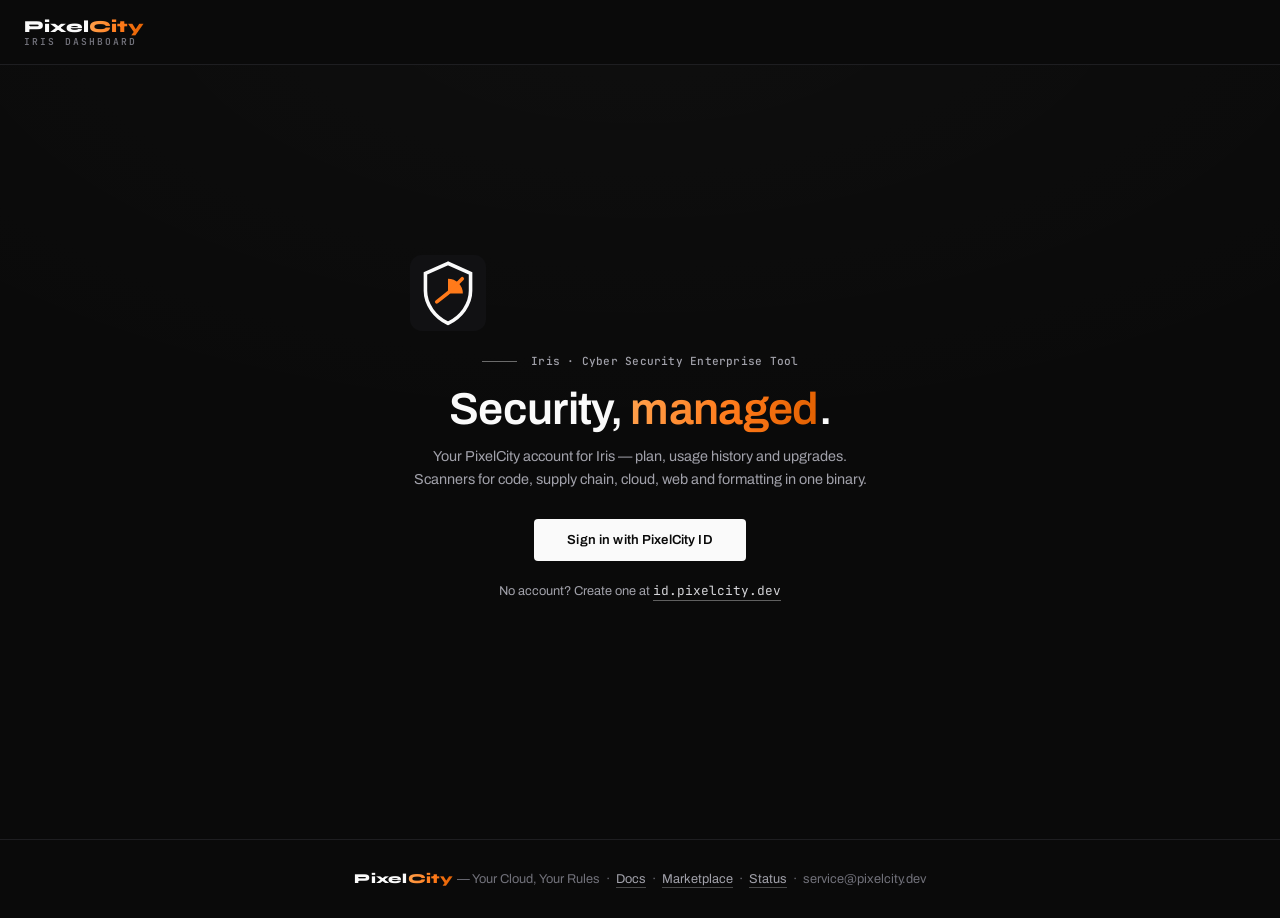
==== dashboard/web/index.html @ 7419ed1f "feat: trend range selector (7/30/90 days) - both trend panels get inline 7d/30d/90d links; selection" ====
<!DOCTYPE html>
<html lang="en">
<head>
<meta charset="UTF-8">
<meta name="viewport" content="width=device-width, initial-scale=1.0">
<title>Iris Dashboard · PixelCity</title>
<link rel="icon" type="image/svg+xml" href="data:image/svg+xml,%3Csvg xmlns='http://www.w3.org/2000/svg' viewBox='0 0 64 64'%3E%3Crect width='64' height='64' rx='10' fill='%230a0a0a'/%3E%3Cpath d='M32 7 13 15.5v14.7c0 11.4 8 22.3 19 27.3 11-5 19-15.9 19-27.3V15.5L32 7z' fill='none' stroke='%23fafafa' stroke-width='3.4' stroke-linejoin='round'/%3E%3Cpath d='M32 20a12.5 12.5 0 0 1 12.5 12.5H32V20z' fill='%23ff7a1a'/%3E%3Cpath d='M22.5 39.5 32 32l12-12' fill='none' stroke='%23ff7a1a' stroke-width='3.2' stroke-linecap='round' stroke-linejoin='round'/%3E%3C/svg%3E">
<link rel="preconnect" href="https://fonts.googleapis.com">
<link rel="preconnect" href="https://fonts.gstatic.com" crossorigin>
<link href="https://fonts.googleapis.com/css2?family=Archivo:wght@400;500;600;700&family=JetBrains+Mono:wght@400;500;600&family=Syne:wght@600;700;800&display=swap" rel="stylesheet">
<style>
/*
 * Iris Dashboard — PixelCity Marketplace design system.
 * Precision monochrome: neutral grayscale ramp, white primary actions,
 * hairlines over borders, Archivo for type, JetBrains Mono for metadata,
 * PixelCity brand orange for the wordmark + accents.
 */
:root {
  --color-ink: #0a0a0a;
  --color-panel: #111113;
  --color-panel-2: #17171a;
  --color-line: #27272a;
  --color-line-soft: #1e1e21;
  --color-muted: #a1a1aa;
  --color-dim: #71717a;
  --color-bright: #fafafa;
  --color-accent: #fafafa;
  --color-accent-2: #d4d4d8;
  --color-good: #86efac;
  --color-warn: #fbbf24;
  --color-bad: #fca5a5;
  --pc-orange: #ff7a1a;
  --pc-orange-soft: #ffa14d;
  --font-sans: "Archivo", ui-sans-serif, system-ui, -apple-system, "Segoe UI", Roboto, Helvetica, Arial, sans-serif;
  --font-display: "Archivo", ui-sans-serif, system-ui, sans-serif;
  --font-brand: "Syne", "Archivo", ui-sans-serif, sans-serif;
  --font-mono: "JetBrains Mono", "SFMono-Regular", Consolas, monospace;
}

* { box-sizing: border-box; margin: 0; padding: 0; }

:root { color-scheme: dark; }

html { background: var(--color-ink); scroll-behavior: smooth; }

body {
  margin: 0;
  min-height: 100vh;
  background:
    radial-gradient(140% 90% at 50% 0%, rgba(255, 255, 255, 0.02), transparent 55%),
    var(--color-ink);
  color: var(--color-bright);
  font-family: var(--font-sans);
  font-size: 15px;
  line-height: 1.6;
  text-rendering: optimizeLegibility;
  -webkit-font-smoothing: antialiased;
  -moz-osx-font-smoothing: grayscale;
}

a { color: inherit; text-decoration: none; }
button { font: inherit; cursor: pointer; }
h1, h2, h3 { font-family: var(--font-display); }

::selection { background: var(--color-accent); color: #0a0a0a; }
::-webkit-scrollbar { width: 4px; height: 4px; }
::-webkit-scrollbar-track { background: var(--color-ink); }
::-webkit-scrollbar-thumb { background: #27272a; }
::-webkit-scrollbar-thumb:hover { background: #3f3f46; }

.container-shell { width: min(1240px, calc(100% - 3rem)); margin: 0 auto; }

/* ---------------- brand ---------------- */

.brand {
  font-family: var(--font-brand);
  font-weight: 800;
  letter-spacing: 0.01em;
}

.brand-orange {
  background-image: linear-gradient(100deg, var(--pc-orange-soft), var(--pc-orange) 55%, #e05f00);
  background-clip: text;
  -webkit-background-clip: text;
  color: transparent;
}

.brand-mark { flex: 0 0 auto; display: flex; }

/* ---------------- header ---------------- */

header {
  position: sticky;
  top: 0;
  z-index: 50;
  border-bottom: 1px solid var(--color-line-soft);
  background: rgba(10, 10, 10, 0.9);
  backdrop-filter: blur(12px);
}

.header-shell { display: flex; height: 64px; align-items: center; gap: 16px; }

.header-title { display: flex; flex-direction: column; line-height: 1.15; }

.header-title .brand { font-size: 1.05rem; }

.header-title .sub {
  color: var(--color-dim);
  font-family: var(--font-mono);
  font-size: 0.6rem;
  font-weight: 600;
  letter-spacing: 0.22em;
  text-transform: uppercase;
}

.user-chip { margin-left: auto; display: flex; align-items: center; gap: 12px; font-size: 0.84rem; color: var(--color-muted); }
.user-chip .username { color: var(--color-bright); font-weight: 500; }

/* ---------------- buttons ---------------- */

.btn {
  display: inline-flex;
  align-items: center;
  justify-content: center;
  gap: 0.5rem;
  min-height: 2.6rem;
  padding: 0.6rem 1.5rem;
  border: 1px solid transparent;
  border-radius: 4px;
  font-size: 0.82rem;
  font-weight: 600;
  letter-spacing: 0.01em;
  line-height: 1;
  white-space: nowrap;
  transition: background-color 180ms ease, border-color 180ms ease, color 180ms ease, opacity 180ms ease;
}

.btn-primary { background: var(--color-accent); color: #0a0a0a; }
.btn-primary:hover { background: var(--color-accent-2); }

.btn-secondary { background: transparent; border-color: var(--color-line); color: var(--color-bright); }
.btn-secondary:hover { border-color: var(--color-accent); color: var(--color-accent-2); }

.btn-ghost { background: transparent; border-color: transparent; color: var(--color-muted); }
.btn-ghost:hover { color: var(--color-bright); }

.btn-orange { background: var(--pc-orange); color: #0a0a0a; }
.btn-orange:hover { background: var(--pc-orange-soft); }

.grid-2 { display: grid; grid-template-columns: 1fr 1fr; gap: 26px; }
@media (max-width: 760px) { .grid-2 { grid-template-columns: 1fr; } }
.form-row { display: grid; gap: 6px; margin-bottom: 12px; }
.form-row label { font-size: 0.78rem; color: var(--color-muted); }
.form-row input {
  background: var(--color-panel-2); border: 1px solid var(--color-line);
  border-radius: 4px; color: var(--color-bright); padding: 9px 12px; font: inherit; width: 100%;
}
.form-row input:focus { outline: none; border-color: var(--pc-orange); }
.form-note { font-size: 0.78rem; color: var(--color-dim); margin-left: 10px; }
.form-note.ok { color: var(--color-good); }
.form-note.err { color: var(--color-bad); }
.billing-toggle { display: flex; gap: 8px; margin: 12px 0 14px; }
.interval-btn.active { border-color: var(--pc-orange); color: var(--pc-orange-soft); }

.btn:focus-visible, a:focus-visible { outline: 1px solid var(--color-accent); outline-offset: 3px; }

/* ---------------- layout ---------------- */

main { padding: 48px 0 96px; }

.eyebrow {
  color: var(--color-muted);
  font-family: var(--font-mono);
  font-size: 0.7rem;
  font-weight: 500;
  letter-spacing: 0.02em;
}

.rule-label { display: flex; align-items: center; gap: 0.9rem; }
.rule-label::before { content: ""; width: 2.2rem; height: 1px; background: var(--color-accent); opacity: 0.4; }

.section-title {
  font-size: clamp(1.7rem, 3vw, 2.5rem);
  font-weight: 600;
  letter-spacing: -0.015em;
  line-height: 1.08;
}

.sub { color: var(--color-muted); font-size: 0.9rem; }

.view { display: none; }
.view.active { display: block; }

/* ---------------- cards + stats ---------------- */

.stats { display: grid; grid-template-columns: repeat(auto-fit, minmax(220px, 1fr)); gap: 14px; margin: 28px 0; }

.card {
  background: var(--color-panel);
  border: 1px solid var(--color-line-soft);
  border-radius: 4px;
  padding: 20px;
  transition: border-color 200ms ease, background-color 200ms ease;
}

.card:hover { border-color: #333338; background: var(--color-panel-2); }

.card .label {
  color: var(--color-dim);
  font-family: var(--font-mono);
  font-size: 0.66rem;
  font-weight: 600;
  letter-spacing: 0.16em;
  text-transform: uppercase;
  margin-bottom: 10px;
}

.card .value { font-size: 1.7rem; font-weight: 600; letter-spacing: -0.01em; }
.card .value.orange { color: var(--pc-orange); }

.bar { height: 3px; border-radius: 1px; background: var(--color-line-soft); margin-top: 14px; overflow: hidden; }
.bar-fill { height: 100%; background: var(--color-bright); transition: width 400ms ease; }
.bar-fill.warn { background: var(--pc-orange); }
.bar-fill.full { background: var(--color-bad); }

/* ---------------- sections ---------------- */

section.panel {
  background: var(--color-panel);
  border: 1px solid var(--color-line-soft);
  border-radius: 4px;
  padding: 26px;
  margin-bottom: 18px;
}

section.panel > h2 {
  font-size: 1.05rem;
  font-weight: 600;
  letter-spacing: -0.01em;
  margin-bottom: 18px;
}

/* ---------------- table ---------------- */

.table-shell { overflow: auto; border: 1px solid var(--color-line-soft); border-radius: 4px; }

.data-table { width: 100%; border-collapse: collapse; font-size: 0.88rem; }

.data-table th, .data-table td {
  padding: 0.85rem 0.95rem;
  border-bottom: 1px solid var(--color-line-soft);
  text-align: left;
  vertical-align: middle;
}

.data-table th {
  color: var(--color-dim);
  font-family: var(--font-mono);
  font-size: 0.66rem;
  font-weight: 600;
  letter-spacing: 0.16em;
  text-transform: uppercase;
}

.data-table tr:last-child td { border-bottom: 0; }
.data-table tbody tr { transition: background-color 150ms ease; }
.data-table tbody tr:hover { background: var(--color-panel-2); }

/* ---------------- badges ---------------- */

.badge {
  display: inline-flex;
  align-items: center;
  gap: 0.4rem;
  padding: 0.28rem 0.55rem;
  border: 1px solid var(--color-line);
  border-radius: 2px;
  background: transparent;
  color: var(--color-muted);
  font-family: var(--font-mono);
  font-size: 0.64rem;
  font-weight: 600;
  letter-spacing: 0.14em;
  text-transform: uppercase;
}

.badge-accent { border-color: rgba(255, 255, 255, 0.3); color: var(--color-accent-2); }
.badge-good { border-color: rgba(134, 239, 172, 0.35); color: var(--color-good); }
.badge-warn { border-color: rgba(251, 191, 36, 0.4); color: var(--color-warn); }
.badge-bad { border-color: rgba(252, 165, 165, 0.4); color: var(--color-bad); }
.badge-orange { border-color: rgba(255, 122, 26, 0.5); color: var(--pc-orange); }

/* ---------------- plans ---------------- */

.plan-cards { display: grid; grid-template-columns: repeat(auto-fit, minmax(280px, 1fr)); gap: 16px; }

.plan-card {
  border: 1px solid var(--color-line-soft);
  border-radius: 4px;
  background: var(--color-panel);
  padding: 26px;
  position: relative;
  transition: border-color 200ms ease, background-color 200ms ease;
}

.plan-card:hover { border-color: #333338; background: var(--color-panel-2); }
.plan-card.featured { border-color: rgba(255, 122, 26, 0.55); }

.plan-card h2 { font-size: 1.2rem; font-weight: 600; }
.plan-card .price { font-size: 2rem; font-weight: 600; margin: 12px 0; letter-spacing: -0.02em; }
.plan-card .price small { font-size: 0.78rem; color: var(--color-dim); font-weight: 400; }

.plan-card ul { list-style: none; margin: 18px 0 22px; }
.plan-card li { padding: 5px 0; font-size: 0.86rem; color: var(--color-muted); }
.plan-card li::before { content: "— "; color: var(--color-dim); }

.plan-card .badge { position: absolute; top: -10px; right: 16px; background: var(--color-ink); }
.plan-card .badge.filled { background: var(--pc-orange); border-color: var(--pc-orange); color: #0a0a0a; }

/* ---------------- upcoming ---------------- */

.upcoming-item { padding: 16px 0; border-bottom: 1px solid var(--color-line-soft); }
.upcoming-item:last-child { border-bottom: none; }
.upcoming-item h4 { font-size: 0.95rem; font-weight: 600; margin-bottom: 4px; display: flex; align-items: center; gap: 10px; }
.upcoming-item p { font-size: 0.86rem; color: var(--color-muted); }
.upcoming-item .meta { display: flex; gap: 8px; margin-top: 10px; align-items: center; flex-wrap: wrap; }

.tag {
  padding: 0.2rem 0.5rem;
  border: 1px solid var(--color-line);
  border-radius: 2px;
  color: var(--color-dim);
  font-family: var(--font-mono);
  font-size: 0.62rem;
  font-weight: 600;
  letter-spacing: 0.12em;
  text-transform: uppercase;
}

.notice {
  padding: 14px 18px;
  border: 1px solid rgba(255, 122, 26, 0.35);
  border-radius: 4px;
  background: rgba(255, 122, 26, 0.05);
  color: var(--color-muted);
  font-size: 0.86rem;
  margin-bottom: 20px;
}

.notice strong { color: var(--color-bright); font-weight: 600; }

.error {
  border: 1px solid rgba(252, 165, 165, 0.45);
  color: var(--color-bad);
  padding: 12px 16px;
  border-radius: 4px;
  font-size: 0.84rem;
  margin-bottom: 16px;
}

.mono { font-family: var(--font-mono); }

.spinner {
  width: 16px; height: 16px;
  border: 1.5px solid var(--color-line);
  border-top-color: var(--color-bright);
  border-radius: 50%;
  animation: spin 0.8s linear infinite;
  display: inline-block; vertical-align: middle;
}
@keyframes spin { to { transform: rotate(360deg); } }

/* ---------------- login ---------------- */

.login-wrap { min-height: 70vh; display: flex; align-items: center; justify-content: center; text-align: center; }
.login-wrap .section-title { font-size: clamp(2rem, 4vw, 2.8rem); }
.login-wrap .brand { font-size: clamp(2rem, 4vw, 2.8rem); }

footer {
  border-top: 1px solid var(--color-line-soft);
  padding: 28px 0;
  color: var(--color-dim);
  font-size: 0.8rem;
  text-align: center;
}
footer a { color: var(--color-muted); border-bottom: 1px solid rgba(255,255,255,0.25); padding-bottom: 1px; }
footer a:hover { color: var(--color-bright); border-color: var(--color-accent-2); }
footer .brand { font-size: 0.85rem; letter-spacing: 0.02em; }

@media (max-width: 640px) {
  .container-shell { width: min(100% - 1.75rem, 1240px); }
}
</style>
</head>
<body>

<header>
  <div class="container-shell header-shell">
    <a href="/" class="header-title" style="display:flex;flex-direction:column;">
      <span class="brand"><span style="color:var(--color-bright)">Pixel</span><span class="brand-orange">City</span></span>
      <span class="sub">Iris Dashboard</span>
    </a>
    <div class="user-chip" id="user-chip" style="display:none;">
      <span class="username" id="username"></span>
      <a class="btn btn-ghost" href="/auth/logout">Sign out</a>
    </div>
  </div>
</header>

<main class="container-shell">
  <!-- Not signed in -->
  <div id="view-login" class="view">
    <div class="login-wrap">
      <div>
        <svg class="brand-mark" viewBox="0 0 64 64" width="76" height="76" aria-hidden="true">
          <rect width="64" height="64" rx="10" fill="#111113"/>
          <path d="M32 7 13 15.5v14.7c0 11.4 8 22.3 19 27.3 11-5 19-15.9 19-27.3V15.5L32 7z" fill="none" stroke="#fafafa" stroke-width="3"/>
          <path d="M32 20a12.5 12.5 0 0 1 12.5 12.5H32V20z" fill="#ff7a1a"/>
          <path d="M22.5 39.5 32 32l12-12" fill="none" stroke="#ff7a1a" stroke-width="3" stroke-linecap="round" stroke-linejoin="round"/>
        </svg>
        <div class="rule-label" style="justify-content:center;margin-top:22px;">
          <span class="eyebrow">Iris · Cyber Security Enterprise Tool</span>
        </div>
        <h1 class="section-title" style="margin-top:14px;">Security, <span class="brand-orange">managed</span>.</h1>
        <p class="sub" style="max-width:460px;margin:12px auto 28px;">
          Your PixelCity account for Iris — plan, usage history and upgrades.
          Scanners for code, supply chain, cloud, web and formatting in one binary.
        </p>
        <a class="btn btn-primary" href="/auth/login" style="padding:0.8rem 2rem;">Sign in with PixelCity ID</a>
        <p class="sub" style="margin-top:20px;font-size:0.8rem;">
          No account? Create one at <a class="mono" href="https://id.pixelcity.dev" style="color:var(--color-accent-2);border-bottom:1px solid rgba(255,255,255,.35);padding-bottom:1px;">id.pixelcity.dev</a>
        </p>
      </div>
    </div>
  </div>

  <!-- Signed in -->
  <div id="view-app" class="view" style="display:none;">
    <div id="error-box" class="error" style="display:none;"></div>

    <div class="rule-label"><span class="eyebrow" id="plan-sub">Loading your plan…</span></div>
    <h1 class="section-title" id="greeting" style="margin-top:12px;">Welcome back</h1>

    <div class="stats">
      <div class="card">
        <div class="label">Plan</div>
        <div class="value" id="plan-tier">—</div>
      </div>
      <div class="card">
        <div class="label">Scans this period</div>
        <div class="value" id="scans-used">—</div>
        <div class="bar"><div class="bar-fill" id="scans-bar" style="width:0%"></div></div>
      </div>
      <div class="card">
        <div class="label">AI pages</div>
        <div class="value" id="ai-used">—</div>
        <div class="bar"><div class="bar-fill" id="ai-bar" style="width:0%"></div></div>
      </div>
      <div class="card">
        <div class="label">Renews</div>
        <div class="value" style="font-size:1.15rem;" id="renew-date">—</div>
      </div>
    </div>

    <section class="panel" id="section-admin" style="display:none;">
      <h2>Administration</h2>
      <div id="admin-trend" style="margin-bottom:14px"></div>
      <div class="table-shell">
        <table class="data-table">
          <thead><tr><th>User</th><th>Email</th><th>Scans</th><th>Last scan</th></tr></thead>
          <tbody id="admin-users-body"><tr><td colspan="4"><span class="spinner"></span></td></tr></tbody>
        </table>
      </div>
      <h3 style="margin-top:22px;">All scans</h3>
      <div id="admin-scans-filter" style="display:none;margin-bottom:8px;font-size:0.8rem;color:var(--color-muted)"></div>
      <div class="table-shell">
        <table class="data-table">
          <thead><tr><th>Time</th><th>User</th><th>Scanner</th><th>Target</th><th>Findings</th></tr></thead>
          <tbody id="admin-scans-body"><tr><td colspan="5"><span class="spinner"></span></td></tr></tbody>
        </table>
      </div>
    </section>

    <section class="panel">
      <h2>Scan history</h2>
      <div id="trend-chart" style="margin-bottom:14px"></div>
      <div class="table-shell">
        <table class="data-table">
          <thead><tr><th>Time</th><th>Scanner</th><th>Target</th><th>Findings</th><th>Duration</th></tr></thead>
          <tbody id="scans-body"><tr><td colspan="5"><span class="spinner"></span></td></tr></tbody>
        </table>
      </div>
    </section>

    <section class="panel">
      <h2>Billing history</h2>
      <div class="table-shell">
        <table class="data-table">
          <thead><tr><th>Date</th><th>Description</th><th>Amount</th><th>Status</th><th></th></tr></thead>
          <tbody id="usage-body"><tr><td colspan="5"><span class="spinner"></span></td></tr></tbody>
        </table>
      </div>
    </section>

    <section class="panel" id="section-account">
      <h2>Account</h2>
      <div class="grid-2">
        <div>
          <h3>Profile</h3>
          <div class="form-row"><label>Username</label><input id="acct-username" autocomplete="username"></div>
          <div class="form-row"><label>Email</label><input id="acct-email" type="email" autocomplete="email"></div>
          <div class="form-row"><label>First name</label><input id="acct-firstname" autocomplete="given-name"></div>
          <div class="form-row"><label>Last name</label><input id="acct-lastname" autocomplete="family-name"></div>
          <button class="btn btn-secondary" onclick="saveProfile()">Save profile</button>
          <span class="form-note" id="profile-note"></span>
        </div>
        <div>
          <h3>Change password</h3>
          <div class="form-row"><label>Current password</label><input id="pw-current" type="password" autocomplete="current-password"></div>
          <div class="form-row"><label>New password</label><input id="pw-new" type="password" autocomplete="new-password"></div>
          <div class="form-row"><label>Confirm new password</label><input id="pw-confirm" type="password" autocomplete="new-password"></div>
          <button class="btn btn-secondary" onclick="changePassword()">Update password</button>
          <span class="form-note" id="pw-note"></span>
        </div>
      </div>
      <h3 style="margin-top:22px;">Active sessions</h3>
      <div class="table-shell">
        <table class="data-table">
          <thead><tr><th>Started</th><th>Last access</th><th>IP address</th><th>Clients</th><th></th></tr></thead>
          <tbody id="sessions-body"><tr><td colspan="5"><span class="spinner"></span></td></tr></tbody>
        </table>
      </div>
    </section>

    <section class="panel" id="section-plans">
      <h2>Upgrade your plan</h2>
      <div class="plan-cards">
        <div class="plan-card">
          <h2>Free</h2>
          <div class="price">€0 <small>/ month</small></div>
          <ul>
            <li>All 10 core scanners</li>
            <li>Automated build tests</li>
            <li>Community rules &amp; formats</li>
            <li>CLI + CI integrations</li>
          </ul>
          <span class="badge">Current default</span>
        </div>
        <div class="plan-card featured">
          <span class="badge filled">Most popular</span>
          <h2>Pro</h2>
          <div class="price">$15 <small>/ month</small><br><span class="sub">or $150 / year</span></div>
          <ul>
            <li>Everything in Free</li>
            <li>Priority scan queue</li>
            <li>Extended rule packs &amp; history</li>
            <li>AI Agent (fair-use limits, your code never trains models)</li>
            <li>Email support</li>
          </ul>
          <div class="billing-toggle" role="group" aria-label="Pro billing interval">
            <button class="btn btn-ghost interval-btn" data-plan="pro" data-interval="monthly" onclick="setInterval('pro','monthly',this)">Monthly</button>
            <button class="btn btn-ghost interval-btn" data-plan="pro" data-interval="yearly" onclick="setInterval('pro','yearly',this)">Yearly −17%</button>
          </div>
          <button class="btn btn-orange" onclick="checkout('pro')">Buy Pro</button>
        </div>
        <div class="plan-card">
          <span class="badge">Enterprise</span>
          <h2>Enterprise</h2>
          <div class="price">$49 <small>/ month</small><br><span class="sub">or $490 / year</span></div>
          <ul>
            <li>Everything in Pro</li>
            <li>Unlimited seats &amp; org management</li>
            <li>SSO / SCIM via PixelCity ID</li>
            <li>Air-gapped DB updates, SLA 99.9%</li>
            <li>Dedicated support channel</li>
          </ul>
          <div class="billing-toggle" role="group" aria-label="Enterprise billing interval">
            <button class="btn btn-ghost interval-btn" data-plan="enterprise" data-interval="monthly" onclick="setInterval('enterprise','monthly',this)">Monthly</button>
            <button class="btn btn-ghost interval-btn" data-plan="enterprise" data-interval="yearly" onclick="setInterval('enterprise','yearly',this)">Yearly −17%</button>
          </div>
          <button class="btn btn-secondary" onclick="checkout('enterprise')">Buy Enterprise</button>
        </div>
      </div>
    </section>

    <section class="panel" id="section-upcoming">
      <h2 style="display:flex;align-items:center;gap:12px;">Upcoming Features <span class="badge badge-warn">Roadmap</span></h2>
      <div class="notice">
        These features are announced and in development — documentation is available, runtime is not
        enabled yet. The AI Agent ships with <strong>active usage limits</strong>; your code and findings
        are <strong>never used for model training</strong>.
      </div>
      <div class="upcoming-item">
        <h4>AI Agent <span class="badge badge-orange">Upcoming</span></h4>
        <p>AI-assisted remediation: ask questions about findings, generate fixes, review patches.
           Rate-limited per plan; data stays yours — no model training, ever.</p>
        <div class="meta"><span class="tag">docs</span><span class="tag">iris.ai</span><span class="tag">no-training</span></div>
      </div>
      <div class="upcoming-item">
        <h4>Team &amp; Organizations</h4>
        <p>Shared baselines, org-wide policies and per-team usage reporting.</p>
        <div class="meta"><span class="tag">roadmap</span></div>
      </div>
      <div class="upcoming-item">
        <h4>Scheduled Cloud Scans</h4>
        <p>Cron-style recurring scans of repos and URLs with drift alerts.</p>
        <div class="meta"><span class="tag">roadmap</span></div>
      </div>
    </section>
  </div>
</main>

<footer>
  <div class="container-shell">
    <span class="brand"><span style="color:var(--color-bright)">Pixel</span><span class="brand-orange">City</span></span>
    — Your Cloud, Your Rules &nbsp;·&nbsp;
    <a href="https://pixelcity.top/docs/iris">Docs</a> &nbsp;·&nbsp;
    <a href="https://marketplace.pixelcity.dev">Marketplace</a> &nbsp;·&nbsp;
    <a href="https://status.pixelcity.top">Status</a> &nbsp;·&nbsp;
    service@pixelcity.dev
  </div>
</footer>

<script>
const $ = (id) => document.getElementById(id);

async function init() {
  try {
    const me = await api('/api/v1/me');
    $('view-login').style.display = 'none';
    $('view-app').style.display = 'block';
    $('user-chip').style.display = 'flex';
    $('username').textContent = me.username || me.email;
    $('greeting').textContent = `Welcome back, ${me.username || 'user'}`;
    loadPlan();
    loadUsage();
    loadAccount();
    loadSessions();
    loadScans();
    loadTrend();
    if (me.admin) {
      $('section-admin').style.display = 'block';
      loadAdmin();
      loadAdminTrend();
    }
  } catch (e) {
    $('view-login').style.display = 'block';
    $('view-app').style.display = 'none';
  }
}

async function api(path, opts) {
  const r = await fetch(path, opts);
  if (r.status === 401) { showLogin(); throw new Error('unauthorized'); }
  const data = await r.json().catch(() => ({}));
  if (!r.ok) throw new Error(data.error || r.statusText);
  return data;
}

async function loadPlan() {
  try {
    const p = await api('/api/v1/plan');
    const tier = p.tier || 'free';
    const badge = tier === 'enterprise' ? 'badge-orange' : tier === 'pro' ? 'badge-accent' : '';
    $('plan-tier').innerHTML = `<span class="badge ${badge}">${tier.toUpperCase()}</span>`;
    $('plan-sub').textContent = p.name ? `${p.name} plan · PixelCity ID` : 'Iris plan · PixelCity ID';
    const used = p.scans_used ?? 0, quota = p.scan_quota ?? 0;
    $('scans-used').textContent = quota ? `${used} / ${quota}` : used;
    setBar('scans-bar', quota ? used / quota : 0);
    const aiUsed = p.ai_pages_used ?? 0, aiQuota = p.ai_pages_quota ?? 0;
    $('ai-used').textContent = aiQuota ? `${aiUsed} / ${aiQuota}` : tier === 'free' ? '—' : aiUsed;
    setBar('ai-bar', aiQuota ? aiUsed / aiQuota : 0);
    if (p.valid_until) $('renew-date').textContent = new Date(p.valid_until).toLocaleDateString();
  } catch (e) { planFallback(); }
}

function planFallback() {
  $('plan-tier').innerHTML = '<span class="badge">FREE</span>';
  $('plan-sub').textContent = 'Plan service unreachable — showing defaults.';
}

function setBar(id, frac) {
  const el = $(id); if (!el) return;
  el.style.width = Math.min(100, frac * 100) + '%';
  el.className = 'bar-fill' + (frac >= 1 ? ' full' : frac > .8 ? ' warn' : '');
}

async function loadScans() {
  try {
    const s = await api('/api/v1/scans?limit=25');
    const body = $('scans-body');
    if (!s.entries || !s.entries.length) {
      body.innerHTML = '<tr><td colspan="5" style="color:var(--color-dim)">No scans recorded yet — run <span class="mono">iris webscan https://example.com</span></td></tr>';
      return;
    }
    body.innerHTML = s.entries.map(e => `<tr style="cursor:pointer" onclick="toggleScanDetail(this,'${e.id}',5)">
      <td class="mono" style="font-size:0.78rem;color:var(--color-muted)">${e.time ? new Date(e.time).toLocaleString() : '—'}</td>
      <td><span class="mono">${esc(e.scanner)}</span></td>
      <td class="mono" style="font-size:0.78rem">${esc(shorten(e.target))}</td>
      <td style="white-space:nowrap">${sevChips(e)}</td>
      <td class="mono">${(e.duration_seconds ?? 0).toFixed(2)}s</td>
    </tr>`).join('');
  } catch (e) {
    $('scans-body').innerHTML = '<tr><td colspan="5" style="color:var(--color-dim)">Scan history unavailable.</td></tr>';
  }
}

let adminUserFilter = '';
let adminUsers = [];

async function loadAdmin() {
  try {
    const u = await api('/api/v1/admin/users');
    adminUsers = u.users || [];
    $('admin-users-body').innerHTML = adminUsers.map((x, i) => `<tr style="cursor:pointer" title="Show this user's scans" onclick="filterAdminScans(${i})">
      <td class="mono"><span style="border-bottom:1px dashed var(--color-dim)">${esc(x.username || '—')}</span></td>
      <td class="mono" style="font-size:0.78rem">${esc(x.email || '—')}</td>
      <td>${x.scans ?? 0}</td>
      <td class="mono" style="font-size:0.78rem">${x.last_scan ? new Date(x.last_scan).toLocaleString() : '—'}</td>
    </tr>`).join('') || '<tr><td colspan="4" style="color:var(--color-dim)">No users yet.</td></tr>';
  } catch (e) {
    $('admin-users-body').innerHTML = '<tr><td colspan="4" style="color:var(--color-dim)">Admin data unavailable.</td></tr>';
  }
  await loadAdminScans(adminUserFilter);
}

function filterAdminScans(i) {
  const u = (typeof adminUsers !== 'undefined' && adminUsers[i]) || null;
  if (!u) return;
  adminUserFilter = u.username || u.email || '';
  if (adminUserFilter) loadAdminScans(adminUserFilter);
}

function clearAdminFilter() { adminUserFilter = ''; loadAdminScans(''); }

async function loadAdminScans(userFilter) {
  try {
    const q = '/api/v1/admin/scans?limit=50' + (userFilter ? '&user=' + encodeURIComponent(userFilter) : '');
    const s = await api(q);
    const f = $('admin-scans-filter');
    if (userFilter) {
      f.style.display = 'block';
      f.innerHTML = `Filtered: <strong>${esc(userFilter)}</strong> — ${s.total} scan(s) · <a href="#" onclick="clearAdminFilter(); return false">show all</a>`;
    } else {
      f.style.display = 'none';
      f.innerHTML = '';
    }
    $('admin-scans-body').innerHTML = (s.entries || []).map(e => `<tr style="cursor:pointer" onclick="toggleScanDetail(this,'${e.id}',5)">
      <td class="mono" style="font-size:0.78rem">${e.time ? new Date(e.time).toLocaleString() : '—'}</td>
      <td class="mono">${esc(e.username || e.email || '—')}</td>
      <td><span class="mono">${esc(e.scanner)}</span></td>
      <td class="mono" style="font-size:0.78rem">${esc(shorten(e.target))}</td>
      <td style="white-space:nowrap">${sevChips(e)}</td>
    </tr>`).join('') || '<tr><td colspan="5" style="color:var(--color-dim)">No scans recorded yet.</td></tr>';
  } catch (e) {
    $('admin-scans-body').innerHTML = '<tr><td colspan="5" style="color:var(--color-dim)">Admin data unavailable.</td></tr>';
  }
}

const SEV_COLORS = { CRITICAL:'#ef4444', HIGH:'#f97316', MEDIUM:'#eab308', LOW:'#38bdf8', INFO:'#94a3b8' };

function sevChips(e) {
  const total = e.findings ?? 0;
  const c = e.severity_counts;
  if (!c || !Object.keys(c).length) return `<span class="mono">${total}</span>`;
  const chips = ['critical','high','medium','low','info'].filter(k => c[k]).map(k =>
    `<span style="color:${SEV_COLORS[k.toUpperCase()]};font-weight:600;font-size:0.72rem;margin-right:6px;white-space:nowrap">${k[0].toUpperCase()}·${c[k]}</span>`).join('');
  return `<span class="mono" style="margin-right:4px">${total}</span>${chips}`;
}

async function toggleScanDetail(row, id, colspan) {
  const tbody = row.parentElement;
  const open = tbody.querySelector('.scan-detail-row');
  if (open && open.dataset.id === id) {
    open.remove();
    tbody.querySelectorAll('tr[onclick]').forEach(r => r.style.background = '');
    return;
  }
  tbody.querySelectorAll('.scan-detail-row').forEach(n => n.remove());
  tbody.querySelectorAll('tr[onclick]').forEach(r => r.style.background = '');
  row.style.background = 'rgba(99,102,241,0.08)';
  const tr = document.createElement('tr');
  tr.className = 'scan-detail-row';
  tr.dataset.id = id;
  tr.innerHTML = `<td colspan="${colspan}"><span class="spinner"></span></td>`;
  tbody.appendChild(tr);
  try {
    const d = await api(`/api/v1/scans/${encodeURIComponent(id)}`);
    if (!tr.isConnected) return;
    tr.innerHTML = `<td colspan="${colspan}" style="padding:10px 8px 14px">${renderScanDetail(d)}</td>`;
  } catch (e) {
    if (!tr.isConnected) return;
    tr.innerHTML = `<td colspan="${colspan}" style="color:var(--color-dim);padding:10px">Could not load report: ${esc(String((e && e.message) || e))}</td>`;
  }
}

function renderScanDetail(d) {
  const e = d.entry || {};
  let h = '<div style="display:flex;flex-wrap:wrap;gap:14px;align-items:baseline;padding:2px 0 10px;border-bottom:1px solid rgba(148,163,184,0.18);margin-bottom:8px">';
  h += `<span class="mono" style="font-size:0.82rem">${esc(e.target || '')}</span>`;
  h += `<span class="mono" style="font-size:0.75rem;color:var(--color-muted)">${esc(e.scanner || '')} · ${e.time ? new Date(e.time).toLocaleString() : ''} · ${(e.duration_seconds ?? 0).toFixed(2)}s</span>`;
  if (e.iris_version) h += `<span class="mono" style="font-size:0.75rem;color:var(--color-muted)">iris ${esc(e.iris_version)}</span>`;
  h += `<span style="font-size:0.78rem">${sevChips(e)}</span>`;
  if (e.report_bytes > 0) {
    const id = encodeURIComponent(e.id);
    const link = f => `<a href="/api/v1/scans/${id}?format=${f}" style="color:#818cf8" onclick="event.stopPropagation()">${f.toUpperCase()}</a>`;
    h += `<span style="font-size:0.75rem;color:var(--color-muted)">Export: ${link('sarif')} · ${link('html')} · ${link('json')} · ${link('csv')}</span>`;
  }
  h += '</div>';

  const report = d.report;
  if (!report) {
    const note = e.report_omitted
      ? 'Full report exceeded the storage cap — metadata only.'
      : 'No stored report (this scan predates full-output storage).';
    return h + `<div style="color:var(--color-dim);font-size:0.85rem">${note}</div>`;
  }
  const findings = [];
  (report.results || []).forEach(r => (r.findings || []).forEach(f => findings.push(f)));
  if (!findings.length) {
    return h + '<div style="color:var(--color-dim);font-size:0.85rem">Clean scan — no findings recorded.</div>';
  }
  const MAX = 300;
  h += '<div class="table-shell"><table class="data-table"><thead><tr><th style="width:88px">Severity</th><th>Rule</th><th>Finding</th><th style="width:150px">Category</th></tr></thead><tbody>';
  findings.slice(0, MAX).forEach(f => {
    const sev = String(f.severity || 'INFO').toUpperCase();
    h += `<tr>
      <td><span style="color:${SEV_COLORS[sev] || SEV_COLORS.INFO};font-weight:600;font-size:0.78rem">${esc(sev)}</span></td>
      <td class="mono" style="font-size:0.74rem">${esc(f.rule_id || '')}</td>
      <td>${esc(f.title || '')}
        ${f.description ? `<div style="color:var(--color-muted);font-size:0.78rem;margin-top:2px">${esc(f.description)}</div>` : ''}
        ${f.fix ? `<div style="color:var(--color-dim);font-size:0.76rem;margin-top:2px">Fix: ${esc(f.fix)}</div>` : ''}
        ${f.code ? `<pre style="margin:6px 0 0;padding:6px 8px;background:#0b1220;border:1px solid rgba(148,163,184,0.2);border-radius:6px;font-size:0.72rem;overflow-x:auto;max-height:130px">${esc(f.code)}</pre>` : ''}
      </td>
      <td class="mono" style="font-size:0.74rem;color:var(--color-muted)">${esc(f.category || '')}</td>
    </tr>`;
  });
  h += '</tbody></table></div>';
  if (findings.length > MAX) h += `<div style="color:var(--color-dim);font-size:0.78rem;margin-top:6px">Showing first ${MAX} of ${findings.length} findings — full report available via <span class="mono">iris cloud usage</span> or the JSON API.</div>`;
  return h;
}

let trendDays = 30;
let adminTrendDays = 30;

function trendSelector(which) {
  const cur = which === 'admin' ? adminTrendDays : trendDays;
  const btn = d => `<a href="#" onclick="setTrendDays('${which}',${d});return false" style="margin-left:7px;${d === cur ? 'color:#818cf8;font-weight:600' : 'color:var(--color-muted)'}">${d}d</a>`;
  return `<span style="float:right">${btn(7)}${btn(30)}${btn(90)}</span>`;
}

function setTrendDays(which, d) {
  if (which === 'admin') { adminTrendDays = d; loadAdminTrend(); }
  else { trendDays = d; loadTrend(); }
}

async function loadTrend() {
  try {
    const t = await api('/api/v1/scans/trend?days=' + trendDays);
    renderTrend($('trend-chart'), t, 'Last ' + trendDays + ' days', 'own');
  } catch (e) { /* chart is non-critical */ }
}

async function loadAdminTrend() {
  try {
    const t = await api('/api/v1/admin/trend?days=' + adminTrendDays);
    renderTrend($('admin-trend'), t, 'All users · last ' + adminTrendDays + ' days', 'admin');
  } catch (e) { /* chart is non-critical */ }
}

// renderTrend draws a stacked-severity SVG bar chart of daily findings.
function renderTrend(el, t, label, which) {
  if (!el) return;
  const pts = (t && t.points) || [];
  if (!pts.length) return;
  const sel = which ? trendSelector(which) : '';
  const totalScans = pts.reduce((a, p) => a + (p.scans || 0), 0);
  const totalFindings = pts.reduce((a, p) => a + (p.findings || 0), 0);
  const summary = `<div style="font-size:0.78rem;color:var(--color-muted);margin-bottom:6px">${sel}${label} · <strong style="color:var(--color-fg,#e2e8f0)">${totalScans}</strong> scans · <strong style="color:var(--color-fg,#e2e8f0)">${totalFindings}</strong> findings</div>`;

  if (!totalFindings) {
    el.innerHTML = summary + '<div style="height:6px;background:rgba(148,163,184,0.15);border-radius:4px"></div>';
    return;
  }
  const W = 720, H = 96, n = pts.length, gap = n > 45 ? 1 : 2;
  const bw = Math.max(1.5, (W - gap * (n - 1)) / n);
  const max = Math.max(1, ...pts.map(p => p.findings));
  const order = ['critical', 'high', 'medium', 'low', 'info', 'unknown'];
  let bars = '';
  pts.forEach((p, i) => {
    const x = i * (bw + gap);
    const buckets = Object.assign({}, p.severity || {});
    const known = Object.keys(buckets).reduce((a, k) => a + buckets[k], 0);
    if (p.findings > known) buckets.unknown = p.findings - known;
    let y = H - 14;
    order.forEach(k => {
      const v = buckets[k] || 0;
      if (!v) return;
      const h = (v / max) * (H - 22);
      y -= h;
      const color = k === 'unknown' ? '#64748b' : (SEV_COLORS[k.toUpperCase()] || '#64748b');
      bars += `<rect x="${x.toFixed(1)}" y="${y.toFixed(1)}" width="${bw.toFixed(1)}" height="${Math.max(1, h).toFixed(1)}" fill="${color}"><title>${p.date} · ${k}: ${v} (${p.scans} scans)</title></rect>`;
    });
    if (!p.findings && p.scans) {
      bars += `<rect x="${x.toFixed(1)}" y="${H - 16}" width="${bw.toFixed(1)}" height="2" fill="#334155"><title>${p.date} · ${p.scans} scans · clean</title></rect>`;
    }
  });
  const first = pts[0].date, mid = pts[Math.floor(n / 2)].date, last = pts[n - 1].date;
  el.innerHTML = summary +
    `<svg viewBox="0 0 ${W} ${H}" preserveAspectRatio="none" style="width:100%;height:96px;display:block">${bars}<line x1="0" y1="${H - 13}" x2="${W}" y2="${H - 13}" stroke="rgba(148,163,184,0.25)" stroke-width="1"/></svg>` +
    `<div style="display:flex;justify-content:space-between;font-size:0.7rem;color:var(--color-muted);margin-top:3px"><span>${first}</span><span>${mid}</span><span>${last}</span></div>`;
}

function money(cents, currency) {
  if (cents == null) return '—';
  try {
    return new Intl.NumberFormat('en-US', { style: 'currency', currency: currency || 'USD' }).format(cents / 100);
  } catch (e) { return (cents / 100).toFixed(2); }
}

async function loadUsage() {
  try {
    const u = await api('/api/v1/usage?limit=25');
    const body = $('usage-body');
    if (!u.entries || !u.entries.length) {
      body.innerHTML = '<tr><td colspan="5" style="color:var(--color-dim)">No payments yet — upgrade below to get started.</td></tr>';
      return;
    }
    body.innerHTML = u.entries.map(e => `<tr>
      <td class="mono" style="font-size:0.78rem;color:var(--color-muted)">${e.date ? new Date(e.date * 1000).toLocaleString() : '—'}</td>
      <td>${esc(e.label || 'Payment')}</td>
      <td class="mono">${money(e.amount, e.currency)}</td>
      <td><span class="badge">${esc(e.status || 'unknown')}</span></td>
      <td>${e.url ? `<a class="btn btn-ghost" href="${esc(e.url)}" target="_blank" rel="noopener">Receipt</a>` : ''}</td>
    </tr>`).join('');
  } catch (e) {
    $('usage-body').innerHTML = '<tr><td colspan="5" style="color:var(--color-dim)">Usage service unreachable.</td></tr>';
  }
}

const billingInterval = { pro: 'monthly', enterprise: 'monthly' };

function setInterval(plan, interval, btn) {
  billingInterval[plan] = interval;
  document.querySelectorAll(`.interval-btn[data-plan="${plan}"]`).forEach(b =>
    b.classList.toggle('active', b === btn));
}
document.addEventListener('DOMContentLoaded', () => {
  document.querySelectorAll('.interval-btn[data-interval="monthly"]').forEach(b => b.classList.add('active'));
});

async function checkout(plan) {
  try {
    const cs = await api('/api/v1/billing/checkout', {
      method: 'POST',
      headers: { 'Content-Type': 'application/x-www-form-urlencoded' },
      body: `plan=${plan}&interval=${billingInterval[plan] || 'monthly'}`
    });
    if (cs.url) location.href = cs.url;
  } catch (e) { showError('Checkout failed: ' + e.message); }
}

async function loadAccount() {
  try {
    const a = await api('/api/v1/account');
    $('acct-username').value = a.username || '';
    $('acct-email').value = a.email || '';
    $('acct-firstname').value = a.firstName || a.first_name || '';
    $('acct-lastname').value = a.lastName || a.last_name || '';
  } catch (e) { /* leave fields empty */ }
}

async function saveProfile() {
  const note = $('profile-note');
  note.className = 'form-note'; note.textContent = 'Saving…';
  try {
    await api('/api/v1/account', {
      method: 'PATCH',
      headers: { 'Content-Type': 'application/json' },
      body: JSON.stringify({
        username: $('acct-username').value.trim(),
        email: $('acct-email').value.trim(),
        firstName: $('acct-firstname').value.trim(),
        lastName: $('acct-lastname').value.trim()
      })
    });
    note.className = 'form-note ok'; note.textContent = 'Profile saved.';
    init();
  } catch (e) {
    note.className = 'form-note err'; note.textContent = 'Save failed: ' + e.message;
  }
}

async function changePassword() {
  const note = $('pw-note');
  const np = $('pw-new').value, cp = $('pw-confirm').value;
  if (!np || np !== cp) {
    note.className = 'form-note err'; note.textContent = 'New passwords do not match.';
    return;
  }
  note.className = 'form-note'; note.textContent = 'Updating…';
  try {
    await api('/api/v1/account/password', {
      method: 'POST',
      headers: { 'Content-Type': 'application/json' },
      body: JSON.stringify({
        currentPassword: $('pw-current').value,
        newPassword: np,
        confirmation: cp
      })
    });
    $('pw-current').value = $('pw-new').value = $('pw-confirm').value = '';
    note.className = 'form-note ok'; note.textContent = 'Password updated.';
  } catch (e) {
    note.className = 'form-note err'; note.textContent = 'Update failed: ' + e.message;
  }
}

async function loadSessions() {
  try {
    const s = await api('/api/v1/account/sessions');
    const body = $('sessions-body');
    const list = s.sessions || s || [];
    if (!list.length) {
      body.innerHTML = '<tr><td colspan="5" style="color:var(--color-dim)">No active sessions.</td></tr>';
      return;
    }
    body.innerHTML = list.map(x => `<tr>
      <td class="mono" style="font-size:0.78rem">${x.started ? new Date(x.started * 1000).toLocaleString() : '—'}</td>
      <td class="mono" style="font-size:0.78rem">${x.lastAccess ? new Date(x.lastAccess * 1000).toLocaleString() : '—'}</td>
      <td class="mono">${esc(x.ipAddress || x.ip || '—')}</td>
      <td class="mono" style="font-size:0.78rem">${esc((x.clients || []).join(', ') || '—')}</td>
      <td><button class="btn btn-ghost" onclick="revokeSession('${esc(x.id)}')">Revoke</button></td>
    </tr>`).join('');
  } catch (e) {
    $('sessions-body').innerHTML = '<tr><td colspan="5" style="color:var(--color-dim)">Sessions unavailable.</td></tr>';
  }
}

async function revokeSession(id) {
  if (!confirm('Revoke this session?')) return;
  try {
    await api(`/api/v1/account/sessions/${encodeURIComponent(id)}`, { method: 'DELETE' });
    loadSessions();
  } catch (e) { showError('Revoke failed: ' + e.message); }
}

function showError(msg) { const el = $('error-box'); el.textContent = msg; el.style.display = 'block'; }
function esc(s) { const d = document.createElement('div'); d.textContent = s ?? ''; return d.innerHTML; }
function shorten(s) { s = s ?? ''; return s.length > 42 ? s.slice(0, 39) + '…' : s; }
function showLogin() { $('view-login').style.display = 'block'; $('view-app').style.display = 'none'; }

init();
</script>
</body>
</html>
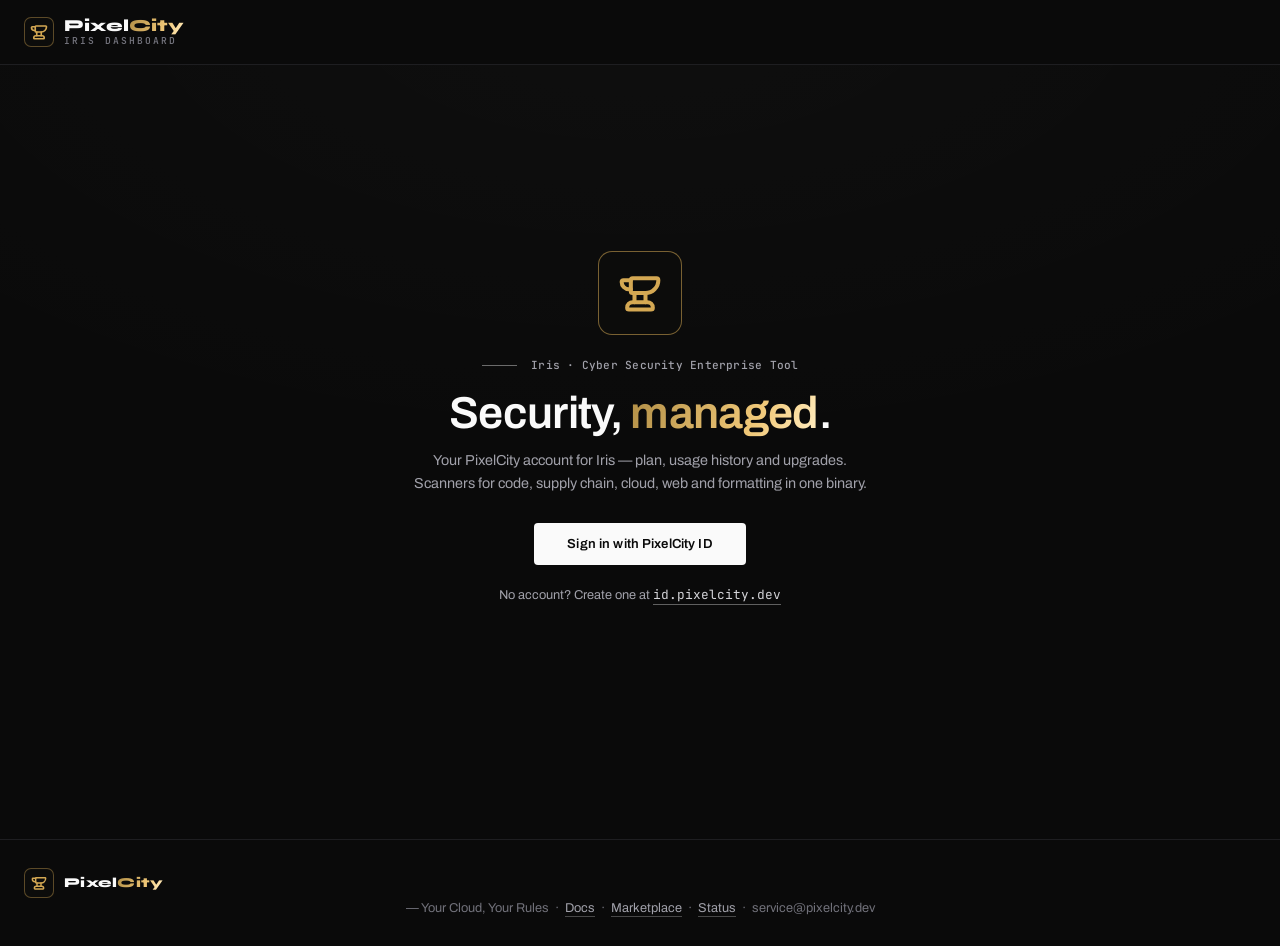
==== commit 47e06646: "feat: marketplace gold-anvil rebrand + power features for users and admins Rebrand (matches marketpl" ====
--- a/dashboard/web/index.html
+++ b/dashboard/web/index.html
@@ -4,7 +4,7 @@
 <meta charset="UTF-8">
 <meta name="viewport" content="width=device-width, initial-scale=1.0">
 <title>Iris Dashboard · PixelCity</title>
-<link rel="icon" type="image/svg+xml" href="data:image/svg+xml,%3Csvg xmlns='http://www.w3.org/2000/svg' viewBox='0 0 64 64'%3E%3Crect width='64' height='64' rx='10' fill='%230a0a0a'/%3E%3Cpath d='M32 7 13 15.5v14.7c0 11.4 8 22.3 19 27.3 11-5 19-15.9 19-27.3V15.5L32 7z' fill='none' stroke='%23fafafa' stroke-width='3.4' stroke-linejoin='round'/%3E%3Cpath d='M32 20a12.5 12.5 0 0 1 12.5 12.5H32V20z' fill='%23ff7a1a'/%3E%3Cpath d='M22.5 39.5 32 32l12-12' fill='none' stroke='%23ff7a1a' stroke-width='3.2' stroke-linecap='round' stroke-linejoin='round'/%3E%3C/svg%3E">
+<link rel="icon" type="image/svg+xml" href="data:image/svg+xml,%3Csvg xmlns='http://www.w3.org/2000/svg' viewBox='0 0 32 32'%3E%3Crect width='32' height='32' rx='7' fill='%230c0c0b'/%3E%3Cg transform='translate(4 4)' fill='none' stroke='%23d4a853' stroke-width='2' stroke-linecap='round' stroke-linejoin='round'%3E%3Cpath d='M7 10H6a4 4 0 0 1-4-4 1 1 0 0 1 1-1h4'/%3E%3Cpath d='M7 5a1 1 0 0 1 1-1h13a1 1 0 0 1 1 1 7 7 0 0 1-7 7H8a1 1 0 0 1-1-1z'/%3E%3Cpath d='M9 12v5'/%3E%3Cpath d='M15 12v5'/%3E%3Cpath d='M5 20a3 3 0 0 1 3-3h8a3 3 0 0 1 3 3 1 1 0 0 1-1 1H6a1 1 0 0 1-1-1'/%3E%3C/g%3E%3C/svg%3E">
 <link rel="preconnect" href="https://fonts.googleapis.com">
 <link rel="preconnect" href="https://fonts.gstatic.com" crossorigin>
 <link href="https://fonts.googleapis.com/css2?family=Archivo:wght@400;500;600;700&family=JetBrains+Mono:wght@400;500;600&family=Syne:wght@600;700;800&display=swap" rel="stylesheet">
@@ -78,12 +78,45 @@
   letter-spacing: 0.01em;
 }
 
-.brand-orange {
-  background-image: linear-gradient(100deg, var(--pc-orange-soft), var(--pc-orange) 55%, #e05f00);
+/* White-yellow marketplace wordmark: white "Pixel" + animated gold "City". */
+.brand-gold {
+  color: transparent;
+  background-image: linear-gradient(115deg, #b08d45, #f0c878 35%, #ffe9b8 50%, #d4a853 65%, #8b6a2a);
+  background-size: 200% 100%;
   background-clip: text;
   -webkit-background-clip: text;
-  color: transparent;
-}
+  animation: 8s ease-in-out infinite gold-shift;
+}
+@keyframes gold-shift { 0%, 100% { background-position: 0% 50%; } 50% { background-position: 100% 50%; } }
+@media (prefers-reduced-motion: reduce) {
+  .brand-gold { animation: none; }
+  .anvil-tile.big { animation: none; }
+}
+
+/* Anvil mark: dark rounded tile, gold stroke, draw-in animation. */
+.anvil-tile {
+  display: inline-flex;
+  align-items: center;
+  justify-content: center;
+  background: #0c0c0b;
+  border: 1px solid rgba(212, 168, 83, 0.4);
+  border-radius: 7px;
+  color: #d4a853;
+  flex: 0 0 auto;
+}
+.anvil-tile svg { display: block; }
+.anvil-tile.big {
+  width: 84px; height: 84px; border-radius: 14px;
+  border-color: rgba(212, 168, 83, 0.55);
+  animation: anvil-glow 3.2s ease-in-out infinite;
+}
+@keyframes anvil-glow {
+  0%, 100% { box-shadow: 0 0 0 1px rgba(212,168,83,0.12), 0 12px 40px rgba(212,168,83,0.10); }
+  50% { box-shadow: 0 0 0 1px rgba(212,168,83,0.35), 0 14px 52px rgba(212,168,83,0.26); }
+}
+.anvil-tile.small { width: 30px; height: 30px; }
+
+.brand-lockup { display: flex; align-items: center; gap: 10px; }
 
 .brand-mark { flex: 0 0 auto; display: flex; }
 
@@ -100,7 +133,7 @@
 
 .header-shell { display: flex; height: 64px; align-items: center; gap: 16px; }
 
-.header-title { display: flex; flex-direction: column; line-height: 1.15; }
+.header-title { display: flex; align-items: center; line-height: 1.15; }
 
 .header-title .brand { font-size: 1.05rem; }
 
@@ -156,6 +189,11 @@
   border-radius: 4px; color: var(--color-bright); padding: 9px 12px; font: inherit; width: 100%;
 }
 .form-row input:focus { outline: none; border-color: var(--pc-orange); }
+#section-tools input, #section-tools select {
+  background: var(--color-panel-2); border: 1px solid var(--color-line);
+  border-radius: 4px; color: var(--color-bright); padding: 9px 12px; font: inherit;
+}
+#section-tools input:focus, #section-tools select:focus { outline: none; border-color: var(--pc-orange); }
 .form-note { font-size: 0.78rem; color: var(--color-dim); margin-left: 10px; }
 .form-note.ok { color: var(--color-good); }
 .form-note.err { color: var(--color-bad); }
@@ -163,6 +201,40 @@
 .interval-btn.active { border-color: var(--pc-orange); color: var(--pc-orange-soft); }
 
 .btn:focus-visible, a:focus-visible { outline: 1px solid var(--color-accent); outline-offset: 3px; }
+
+/* ---------------- overview / palette ---------------- */
+.ov-grid { display: grid; grid-template-columns: 240px 1fr 240px; gap: 22px; align-items: start; }
+@media (max-width: 900px) { .ov-grid { grid-template-columns: 1fr; } }
+.donut-legend { display: grid; gap: 6px; margin-top: 10px; font-size: 0.78rem; }
+.donut-legend .row { display: flex; justify-content: space-between; color: var(--color-muted); }
+.donut-legend .dot { display: inline-block; width: 8px; height: 8px; border-radius: 50%; margin-right: 6px; }
+.top-rule { display: flex; align-items: baseline; gap: 10px; padding: 7px 0; border-bottom: 1px solid rgba(148,163,184,0.12); font-size: 0.83rem; }
+.top-rule .cnt { margin-left: auto; color: var(--color-bright); font-weight: 600; font-family: var(--font-mono); font-size: 0.78rem; }
+.scanner-chip { display: inline-block; border: 1px solid var(--color-line); background: var(--color-panel-2); border-radius: 999px; padding: 3px 11px; font-size: 0.74rem; margin: 0 6px 6px 0; color: var(--color-muted); }
+.scanner-chip b { color: var(--color-bright); }
+.toolbar { display: flex; flex-wrap: wrap; gap: 8px; align-items: center; margin-bottom: 10px; }
+.toolbar .spacer { flex: 1; }
+.sel-col { width: 30px; }
+#sel-all, .scan-sel { accent-color: var(--pc-orange); cursor: pointer; }
+.danger-zone { color: var(--color-bad); border-color: rgba(252,165,165,0.4); }
+.sys-grid { display: grid; grid-template-columns: repeat(auto-fill, minmax(190px, 1fr)); gap: 12px; }
+.sys-cell { background: var(--color-panel-2); border: 1px solid var(--color-line-soft); border-radius: 6px; padding: 10px 12px; }
+.sys-cell .k { font: 600 0.62rem/1 var(--font-mono); letter-spacing: 0.16em; text-transform: uppercase; color: var(--color-dim); }
+.sys-cell .v { margin-top: 5px; font-size: 0.95rem; color: var(--color-bright); word-break: break-all; }
+
+/* command palette */
+#palette { position: fixed; inset: 0; z-index: 200; background: rgba(5,5,7,0.7); backdrop-filter: blur(3px); display: none; align-items: flex-start; justify-content: center; padding-top: 12vh; }
+#palette.open { display: flex; }
+.pal-box { width: min(560px, calc(100vw - 2rem)); background: #141418; border: 1px solid var(--color-line); border-radius: 10px; box-shadow: 0 24px 80px rgba(0,0,0,0.6); overflow: hidden; }
+#pal-input { width: 100%; background: transparent; border: 0; border-bottom: 1px solid var(--color-line-soft); color: var(--color-bright); padding: 15px 16px; font: inherit; font-size: 0.95rem; outline: none; }
+#pal-list { max-height: 46vh; overflow-y: auto; padding: 6px; }
+.pal-item { display: flex; gap: 10px; align-items: center; padding: 9px 11px; border-radius: 6px; font-size: 0.86rem; color: var(--color-muted); cursor: pointer; }
+.pal-item .pal-key { margin-left: auto; font: 600 0.62rem var(--font-mono); letter-spacing: 0.1em; color: var(--color-dim); border: 1px solid var(--color-line); border-radius: 4px; padding: 2px 6px; }
+.pal-item.active { background: rgba(212,168,83,0.12); color: var(--color-bright); }
+.pal-hint { padding: 8px 14px; font-size: 0.7rem; color: var(--color-dim); border-top: 1px solid var(--color-line-soft); }
+
+.share-box { margin-top: 8px; font-size: 0.78rem; }
+.share-box input { width: 100%; background: var(--color-panel-2); border: 1px solid var(--color-line); color: var(--color-bright); border-radius: 4px; padding: 7px 10px; font-family: var(--font-mono); font-size: 0.74rem; }
 
 /* ---------------- layout ---------------- */
 
@@ -390,15 +462,21 @@
 @media (max-width: 640px) {
   .container-shell { width: min(100% - 1.75rem, 1240px); }
 }
+@keyframes toastIn { from { transform: translateX(24px); opacity: 0; } to { transform: none; opacity: 1; } }
 </style>
 </head>
 <body>
 
 <header>
   <div class="container-shell header-shell">
-    <a href="/" class="header-title" style="display:flex;flex-direction:column;">
-      <span class="brand"><span style="color:var(--color-bright)">Pixel</span><span class="brand-orange">City</span></span>
-      <span class="sub">Iris Dashboard</span>
+    <a href="/" class="header-title">
+      <span class="brand-lockup">
+        <span class="anvil-tile small"><svg viewBox="0 0 24 24" width="18" height="18" fill="none" stroke="currentColor" stroke-width="2.2" stroke-linecap="round" stroke-linejoin="round" aria-hidden="true"><path d="M7 10H6a4 4 0 0 1-4-4 1 1 0 0 1 1-1h4"/><path d="M7 5a1 1 0 0 1 1-1h13a1 1 0 0 1 1 1 7 7 0 0 1-7 7H8a1 1 0 0 1-1-1z"/><path d="M9 12v5"/><path d="M15 12v5"/><path d="M5 20a3 3 0 0 1 3-3h8a3 3 0 0 1 3 3 1 1 0 0 1-1 1H6a1 1 0 0 1-1-1"/></svg></span>
+        <span style="display:flex;flex-direction:column;line-height:1.1">
+          <span class="brand"><span style="color:var(--color-bright)">Pixel</span><span class="brand-gold">City</span></span>
+          <span class="sub">Iris Dashboard</span>
+        </span>
+      </span>
     </a>
     <div class="user-chip" id="user-chip" style="display:none;">
       <span class="username" id="username"></span>
@@ -412,16 +490,11 @@
   <div id="view-login" class="view">
     <div class="login-wrap">
       <div>
-        <svg class="brand-mark" viewBox="0 0 64 64" width="76" height="76" aria-hidden="true">
-          <rect width="64" height="64" rx="10" fill="#111113"/>
-          <path d="M32 7 13 15.5v14.7c0 11.4 8 22.3 19 27.3 11-5 19-15.9 19-27.3V15.5L32 7z" fill="none" stroke="#fafafa" stroke-width="3"/>
-          <path d="M32 20a12.5 12.5 0 0 1 12.5 12.5H32V20z" fill="#ff7a1a"/>
-          <path d="M22.5 39.5 32 32l12-12" fill="none" stroke="#ff7a1a" stroke-width="3" stroke-linecap="round" stroke-linejoin="round"/>
-        </svg>
+        <div class="anvil-tile big"><svg viewBox="0 0 24 24" width="44" height="44" fill="none" stroke="currentColor" stroke-width="2.2" stroke-linecap="round" stroke-linejoin="round" aria-hidden="true"><path d="M7 10H6a4 4 0 0 1-4-4 1 1 0 0 1 1-1h4"/><path d="M7 5a1 1 0 0 1 1-1h13a1 1 0 0 1 1 1 7 7 0 0 1-7 7H8a1 1 0 0 1-1-1z"/><path d="M9 12v5"/><path d="M15 12v5"/><path d="M5 20a3 3 0 0 1 3-3h8a3 3 0 0 1 3 3 1 1 0 0 1-1 1H6a1 1 0 0 1-1-1"/></svg></div>
         <div class="rule-label" style="justify-content:center;margin-top:22px;">
           <span class="eyebrow">Iris · Cyber Security Enterprise Tool</span>
         </div>
-        <h1 class="section-title" style="margin-top:14px;">Security, <span class="brand-orange">managed</span>.</h1>
+        <h1 class="section-title" style="margin-top:14px;">Security, <span class="brand-gold">managed</span>.</h1>
         <p class="sub" style="max-width:460px;margin:12px auto 28px;">
           Your PixelCity account for Iris — plan, usage history and upgrades.
           Scanners for code, supply chain, cloud, web and formatting in one binary.
@@ -471,6 +544,8 @@
           <tbody id="admin-users-body"><tr><td colspan="4"><span class="spinner"></span></td></tr></tbody>
         </table>
       </div>
+      <h3 style="margin-top:22px;">System</h3>
+      <div class="sys-grid" id="admin-system"><div class="sys-cell"><div class="k">status</div><div class="v">loading…</div></div></div>
       <h3 style="margin-top:22px;">All scans</h3>
       <div id="admin-scans-filter" style="display:none;margin-bottom:8px;font-size:0.8rem;color:var(--color-muted)"></div>
       <div class="table-shell">
@@ -481,14 +556,79 @@
       </div>
     </section>
 
+    <section class="panel" id="section-overview">
+      <h2 style="display:flex;align-items:center;gap:12px;">Security overview <span class="badge" id="ov-badge">loading</span></h2>
+      <div class="ov-grid">
+        <div>
+          <div id="ov-donut" style="display:flex;justify-content:center"></div>
+          <div class="donut-legend" id="ov-legend"></div>
+        </div>
+        <div>
+          <h3>Top rules</h3>
+          <div id="ov-top-rules"><span class="spinner"></span></div>
+        </div>
+        <div>
+          <h3>Scanners</h3>
+          <div id="ov-scanners"></div>
+          <div style="margin-top:14px;color:var(--color-dim);font-size:0.78rem" id="ov-note"></div>
+        </div>
+      </div>
+    </section>
+
     <section class="panel">
       <h2>Scan history</h2>
+      <div class="toolbar">
+        <button class="btn btn-ghost" onclick="loadScans();loadTrend();toast('Refreshed.')">Refresh</button>
+        <button class="btn btn-ghost" id="auto-btn" onclick="toggleAutoRefresh()">Auto-refresh: off</button>
+        <span class="spacer"></span>
+        <button class="btn btn-ghost danger-zone" id="bulk-btn" onclick="bulkDeleteSelected()" disabled>Delete selected</button>
+      </div>
       <div id="trend-chart" style="margin-bottom:14px"></div>
       <div class="table-shell">
         <table class="data-table">
-          <thead><tr><th>Time</th><th>Scanner</th><th>Target</th><th>Findings</th><th>Duration</th></tr></thead>
-          <tbody id="scans-body"><tr><td colspan="5"><span class="spinner"></span></td></tr></tbody>
+          <thead><tr><th class="sel-col"><input type="checkbox" id="sel-all" title="Select all" onclick="toggleSelectAll(this)"></th><th>Time</th><th>Scanner</th><th>Target</th><th>Findings</th><th>Duration</th></tr></thead>
+          <tbody id="scans-body"><tr><td colspan="6"><span class="spinner"></span></td></tr></tbody>
         </table>
+      </div>
+    </section>
+
+    <section class="panel" id="section-tools">
+      <h2>Tools</h2>
+      <div class="grid-2" style="align-items:end;margin-bottom:14px;">
+        <div>
+          <h3>Findings explorer</h3>
+          <div style="display:flex;gap:8px;flex-wrap:wrap;">
+            <input id="fx-q" placeholder="Search findings…" style="flex:1;min-width:180px" onkeydown="if(event.key==='Enter')runFindings()">
+            <select id="fx-sev">
+              <option value="">All severities</option>
+              <option>CRITICAL</option><option>HIGH</option><option>MEDIUM</option><option>LOW</option><option>INFO</option>
+            </select>
+            <button class="btn btn-secondary" onclick="runFindings()">Search</button>
+            <button class="btn btn-ghost" onclick="exportFindingsCSV()">CSV</button>
+          </div>
+          <label id="fx-allwrap" style="display:none;margin-top:8px;font-size:0.78rem;color:var(--color-muted);cursor:pointer">
+            <input type="checkbox" id="fx-all" style="vertical-align:-2px"> Search all users (admin)
+          </label>
+        </div>
+        <div>
+          <h3>Compare scans</h3>
+          <div style="display:flex;gap:8px;flex-wrap:wrap;align-items:center;">
+            <select id="cmp-a" style="flex:1;min-width:140px"></select>
+            <span style="color:var(--color-muted)">vs</span>
+            <select id="cmp-b" style="flex:1;min-width:140px"></select>
+            <button class="btn btn-secondary" onclick="runCompare()">Compare</button>
+          </div>
+        </div>
+      </div>
+      <div id="findings-results" style="display:none"></div>
+      <div id="compare-results" style="display:none"></div>
+      <div style="margin-top:18px;border-top:1px solid rgba(148,163,184,0.18);padding-top:14px;">
+        <h3>Web search</h3>
+        <div style="display:flex;gap:8px;flex-wrap:wrap;">
+          <input id="ws-q" placeholder="Search the web…" style="flex:1;min-width:200px" onkeydown="if(event.key==='Enter')runWebSearch()">
+          <button class="btn btn-secondary" onclick="runWebSearch()">Search</button>
+        </div>
+        <div id="ws-results" style="margin-top:12px"></div>
       </div>
     </section>
 
@@ -610,9 +750,20 @@
   </div>
 </main>
 
+<div id="palette" onclick="if(event.target===this)closePalette()">
+  <div class="pal-box">
+    <input id="pal-input" placeholder="Type a command or jump to…" autocomplete="off" spellcheck="false" oninput="renderPalette()" onkeydown="paletteKey(event)">
+    <div id="pal-list"></div>
+    <div class="pal-hint">↑↓ navigate · Enter run · Esc close · Ctrl+K anywhere</div>
+  </div>
+</div>
+
 <footer>
   <div class="container-shell">
-    <span class="brand"><span style="color:var(--color-bright)">Pixel</span><span class="brand-orange">City</span></span>
+    <span class="brand-lockup">
+      <span class="anvil-tile small"><svg viewBox="0 0 24 24" width="16" height="16" fill="none" stroke="currentColor" stroke-width="2.2" stroke-linecap="round" stroke-linejoin="round" aria-hidden="true"><path d="M7 10H6a4 4 0 0 1-4-4 1 1 0 0 1 1-1h4"/><path d="M7 5a1 1 0 0 1 1-1h13a1 1 0 0 1 1 1 7 7 0 0 1-7 7H8a1 1 0 0 1-1-1z"/><path d="M9 12v5"/><path d="M15 12v5"/><path d="M5 20a3 3 0 0 1 3-3h8a3 3 0 0 1 3 3 1 1 0 0 1-1 1H6a1 1 0 0 1-1-1"/></svg></span>
+      <span class="brand"><span style="color:var(--color-bright)">Pixel</span><span class="brand-gold">City</span></span>
+    </span>
     — Your Cloud, Your Rules &nbsp;·&nbsp;
     <a href="https://pixelcity.top/docs/iris">Docs</a> &nbsp;·&nbsp;
     <a href="https://marketplace.pixelcity.dev">Marketplace</a> &nbsp;·&nbsp;
@@ -638,11 +789,18 @@
     loadSessions();
     loadScans();
     loadTrend();
+    loadOverview();
     if (me.admin) {
+      me_admin = true;
       $('section-admin').style.display = 'block';
+      $('fx-allwrap').style.display = 'block';
       loadAdmin();
       loadAdminTrend();
+      loadSystem();
     }
+    document.addEventListener('keydown', e => {
+      if ((e.ctrlKey || e.metaKey) && e.key.toLowerCase() === 'k') { e.preventDefault(); openPalette(); }
+    });
   } catch (e) {
     $('view-login').style.display = 'block';
     $('view-app').style.display = 'none';
@@ -661,14 +819,15 @@
   try {
     const p = await api('/api/v1/plan');
     const tier = p.tier || 'free';
-    const badge = tier === 'enterprise' ? 'badge-orange' : tier === 'pro' ? 'badge-accent' : '';
+    const badge = tier === 'admin' || tier === 'enterprise' ? 'badge-orange' : tier === 'pro' ? 'badge-accent' : '';
     $('plan-tier').innerHTML = `<span class="badge ${badge}">${tier.toUpperCase()}</span>`;
     $('plan-sub').textContent = p.name ? `${p.name} plan · PixelCity ID` : 'Iris plan · PixelCity ID';
     const used = p.scans_used ?? 0, quota = p.scan_quota ?? 0;
-    $('scans-used').textContent = quota ? `${used} / ${quota}` : used;
+    const unlimited = tier === 'admin';
+    $('scans-used').textContent = quota ? `${used} / ${quota}` : unlimited ? `${used} · unlimited` : String(used);
     setBar('scans-bar', quota ? used / quota : 0);
     const aiUsed = p.ai_pages_used ?? 0, aiQuota = p.ai_pages_quota ?? 0;
-    $('ai-used').textContent = aiQuota ? `${aiUsed} / ${aiQuota}` : tier === 'free' ? '—' : aiUsed;
+    $('ai-used').textContent = aiQuota ? `${aiUsed} / ${aiQuota}` : unlimited ? `${aiUsed} · unlimited` : tier === 'free' ? '—' : String(aiUsed);
     setBar('ai-bar', aiQuota ? aiUsed / aiQuota : 0);
     if (p.valid_until) $('renew-date').textContent = new Date(p.valid_until).toLocaleDateString();
   } catch (e) { planFallback(); }
@@ -690,18 +849,22 @@
     const s = await api('/api/v1/scans?limit=25');
     const body = $('scans-body');
     if (!s.entries || !s.entries.length) {
-      body.innerHTML = '<tr><td colspan="5" style="color:var(--color-dim)">No scans recorded yet — run <span class="mono">iris webscan https://example.com</span></td></tr>';
+      body.innerHTML = '<tr><td colspan="6" style="color:var(--color-dim)">No scans recorded yet — run <span class="mono">iris webscan https://example.com</span></td></tr>';
+      updateBulkBtn();
       return;
     }
-    body.innerHTML = s.entries.map(e => `<tr style="cursor:pointer" onclick="toggleScanDetail(this,'${e.id}',5)">
+    fillCompareSelects(s.entries || []);
+    body.innerHTML = s.entries.map(e => `<tr style="cursor:pointer" onclick="toggleScanDetail(this,'${e.id}',6)">
+      <td class="sel-col"><input type="checkbox" class="scan-sel" data-id="${esc(e.id)}" onclick="event.stopPropagation()" onchange="updateBulkBtn()"></td>
       <td class="mono" style="font-size:0.78rem;color:var(--color-muted)">${e.time ? new Date(e.time).toLocaleString() : '—'}</td>
       <td><span class="mono">${esc(e.scanner)}</span></td>
       <td class="mono" style="font-size:0.78rem">${esc(shorten(e.target))}</td>
       <td style="white-space:nowrap">${sevChips(e)}</td>
       <td class="mono">${(e.duration_seconds ?? 0).toFixed(2)}s</td>
     </tr>`).join('');
+    updateBulkBtn();
   } catch (e) {
-    $('scans-body').innerHTML = '<tr><td colspan="5" style="color:var(--color-dim)">Scan history unavailable.</td></tr>';
+    $('scans-body').innerHTML = '<tr><td colspan="6" style="color:var(--color-dim)">Scan history unavailable.</td></tr>';
   }
 }
 
@@ -801,11 +964,17 @@
   h += `<span class="mono" style="font-size:0.75rem;color:var(--color-muted)">${esc(e.scanner || '')} · ${e.time ? new Date(e.time).toLocaleString() : ''} · ${(e.duration_seconds ?? 0).toFixed(2)}s</span>`;
   if (e.iris_version) h += `<span class="mono" style="font-size:0.75rem;color:var(--color-muted)">iris ${esc(e.iris_version)}</span>`;
   h += `<span style="font-size:0.78rem">${sevChips(e)}</span>`;
+  h += `<span style="margin-left:auto;font-size:0.75rem;display:flex;gap:8px;align-items:center">
+    <button class="btn btn-ghost" style="border-color:rgba(212,168,83,.45);color:#d4a853" onclick="event.stopPropagation();createShare('${e.id}')">Share</button>
+    <button class="btn btn-ghost" style="color:var(--color-dim);border-color:var(--color-line)" onclick="event.stopPropagation();revokeShares('${e.id}')">Revoke</button>
+    <button class="btn btn-ghost" style="color:var(--color-bad);border-color:rgba(252,165,165,.35)" onclick="event.stopPropagation();deleteScan('${e.id}')">Delete</button>
+  </span>`;
   if (e.report_bytes > 0) {
     const id = encodeURIComponent(e.id);
     const link = f => `<a href="/api/v1/scans/${id}?format=${f}" style="color:#818cf8" onclick="event.stopPropagation()">${f.toUpperCase()}</a>`;
     h += `<span style="font-size:0.75rem;color:var(--color-muted)">Export: ${link('sarif')} · ${link('html')} · ${link('json')} · ${link('csv')}</span>`;
   }
+  h += `<div id="share-${encodeURIComponent(e.id)}"></div>`;
   h += '</div>';
 
   const report = d.report;
@@ -1050,6 +1219,383 @@
 function shorten(s) { s = s ?? ''; return s.length > 42 ? s.slice(0, 39) + '…' : s; }
 function showLogin() { $('view-login').style.display = 'block'; $('view-app').style.display = 'none'; }
 
+// ---- toast notifications ----
+function toast(msg, kind) {
+  let el = $('toast-box');
+  if (!el) {
+    el = document.createElement('div');
+    el.id = 'toast-box';
+    el.style.cssText = 'position:fixed;right:18px;bottom:18px;z-index:99;display:flex;flex-direction:column;gap:8px;max-width:360px';
+    document.body.appendChild(el);
+  }
+  const t = document.createElement('div');
+  const color = kind === 'err' ? 'var(--color-bad)' : kind === 'warn' ? 'var(--color-warn)' : 'var(--color-good)';
+  t.style.cssText = `background:#141418;border:1px solid ${color};border-left-width:4px;border-radius:8px;padding:10px 14px;font-size:0.85rem;color:var(--color-bright);box-shadow:0 8px 24px rgba(0,0,0,.45);animation:toastIn .18s ease`;
+  t.textContent = msg;
+  el.appendChild(t);
+  setTimeout(() => { t.style.opacity = '0'; t.style.transition = 'opacity .3s'; setTimeout(() => t.remove(), 350); }, kind === 'err' ? 6000 : 3500);
+}
+
+// ---- delete scan ----
+async function deleteScan(id) {
+  if (!confirm('Delete this scan and its stored report? This cannot be undone.')) return;
+  try {
+    await api('/api/v1/scans/' + encodeURIComponent(id), { method: 'DELETE' });
+    toast('Scan deleted.');
+    loadScans(); loadPlan(); loadTrend();
+    if (me_admin) { loadAdminScans(adminUserFilter); loadAdminTrend(); }
+  } catch (e) { toast('Delete failed: ' + e.message, 'err'); }
+}
+let me_admin = false;
+
+// ---- findings explorer ----
+async function runFindings() {
+  const box = $('findings-results');
+  box.style.display = 'block';
+  box.innerHTML = '<span class="spinner"></span>';
+  try {
+    const url = findingsURL(false);
+    const r = await api(url);
+    const rows = r.findings || [];
+    if (!rows.length) {
+      box.innerHTML = '<div style="color:var(--color-dim);font-size:0.85rem;padding:8px 0">No findings match — try a broader search or run <span class="mono">iris scan ./repo</span>.</div>';
+      return;
+    }
+    let h = `<div style="color:var(--color-muted);font-size:0.78rem;margin-bottom:8px">${rows.length} finding(s)${r.truncated ? ' (truncated)' : ''} across ${r.scans_searched} scan(s)</div>`;
+    h += '<div class="table-shell"><table class="data-table"><thead><tr><th>Severity</th><th>Rule</th><th>Finding</th><th>File</th><th>Scan</th></tr></thead><tbody>';
+    rows.forEach(f => {
+      const sev = String(f.severity || 'INFO').toUpperCase();
+      h += `<tr>
+        <td><span style="color:${SEV_COLORS[sev] || SEV_COLORS.INFO};font-weight:600;font-size:0.78rem">${esc(sev)}</span></td>
+        <td class="mono" style="font-size:0.74rem">${esc(f.rule_id || '')}</td>
+        <td>${esc(f.title || '')}</td>
+        <td class="mono" style="font-size:0.74rem">${esc(f.file || '')}${f.line ? ':' + f.line : ''}</td>
+        <td class="mono" style="font-size:0.72rem;color:var(--color-muted);cursor:pointer" onclick="toggleScanDetailByRow('${esc(f.scan_id)}')">${esc(shorten(f.target || f.scan_id))}</td>
+      </tr>`;
+    });
+    box.innerHTML = h + '</tbody></table></div>';
+    toast(`${rows.length} finding(s) found.`);
+  } catch (e) { box.innerHTML = ''; toast('Findings search failed: ' + e.message, 'err'); }
+}
+
+function findingsURL(csv) {
+  const q = $('fx-q').value.trim(), sev = $('fx-sev').value;
+  const all = me_admin && $('fx-all') && $('fx-all').checked;
+  let url = '/api/v1/scans/findings?limit=' + (csv ? 500 : 200) +
+    (q ? '&q=' + encodeURIComponent(q) : '') + (sev ? '&severity=' + encodeURIComponent(sev) : '');
+  if (all) url += '&user=*';
+  if (csv) url += '&format=csv';
+  return url;
+}
+
+function exportFindingsCSV() {
+  const a = document.createElement('a');
+  a.href = findingsURL(true);
+  a.download = 'iris-findings.csv';
+  document.body.appendChild(a); a.click(); a.remove();
+  toast('Findings CSV download started.');
+}
+
+function toggleScanDetailByRow(id) {
+  const row = document.querySelector(`#scans-body tr[onclick*="'${id}'"]`);
+  if (row) { row.scrollIntoView({ behavior: 'smooth', block: 'center' }); toggleScanDetail(row, id, 5); }
+  else toast('Scan not in the recent list — open Scan history.', 'warn');
+}
+
+// ---- compare ----
+function fillCompareSelects(entries) {
+  const opts = entries.map(e =>
+    `<option value="${esc(e.id)}">${esc(new Date(e.time).toLocaleDateString())} · ${esc(e.scanner)} · ${esc(shorten(e.target))}</option>`).join('');
+  ['cmp-a', 'cmp-b'].forEach(id => {
+    const el = $(id); if (!el) return;
+    const cur = el.value;
+    el.innerHTML = opts || '<option>No scans yet</option>';
+    if (cur && entries.some(e => e.id === cur)) el.value = cur;
+  });
+}
+
+async function runCompare() {
+  const box = $('compare-results');
+  const a = $('cmp-a').value, b = $('cmp-b').value;
+  if (!a || !b) { toast('Pick two scans to compare.', 'warn'); return; }
+  if (a === b) { toast('Pick two different scans.', 'warn'); return; }
+  box.style.display = 'block';
+  box.innerHTML = '<span class="spinner"></span>';
+  try {
+    const r = await api(`/api/v1/scans/compare?a=${encodeURIComponent(a)}&b=${encodeURIComponent(b)}`);
+    const s = r.summary || {};
+    const chip = (n, color, label) => `<span class="badge" style="border-color:${color};margin-right:8px">${n} ${label}</span>`;
+    let h = `<div style="padding:4px 0 10px">${chip(s.added || 0, 'rgba(252,165,165,.5)', 'new')}${chip(s.resolved || 0, 'rgba(134,239,172,.5)', 'resolved')}${chip(s.unchanged || 0, 'rgba(148,163,184,.4)', 'unchanged')}</div>`;
+    const renderRows = (rows, label) => {
+      if (!rows.length) return '';
+      let x = `<h4 style="margin:10px 0 6px">${label}</h4><div class="table-shell"><table class="data-table"><thead><tr><th>Severity</th><th>Rule</th><th>Finding</th><th>File</th></tr></thead><tbody>`;
+      rows.forEach(f => {
+        const sev = String(f.severity || 'INFO').toUpperCase();
+        x += `<tr><td><span style="color:${SEV_COLORS[sev] || SEV_COLORS.INFO};font-weight:600;font-size:0.78rem">${esc(sev)}</span></td>
+          <td class="mono" style="font-size:0.74rem">${esc(f.rule_id || '')}</td>
+          <td>${esc(f.title || '')}</td>
+          <td class="mono" style="font-size:0.74rem">${esc(f.file || '')}${f.line ? ':' + f.line : ''}</td></tr>`;
+      });
+      return x + '</tbody></table></div>';
+    };
+    h += renderRows(r.added || [], 'New findings') + renderRows(r.resolved || [], 'Resolved findings');
+    if (!(r.added || []).length && !(r.resolved || []).length)
+      h += '<div style="color:var(--color-dim);font-size:0.85rem">No differences — the scans are equivalent.</div>';
+    box.innerHTML = h;
+    toast(`Diff: ${s.added || 0} new, ${s.resolved || 0} resolved.`);
+  } catch (e) { box.innerHTML = ''; toast('Compare failed: ' + e.message, 'err'); }
+}
+
+// ---- web search ----
+async function runWebSearch() {
+  const box = $('ws-results');
+  const q = $('ws-q').value.trim();
+  if (!q) { toast('Type something to search.', 'warn'); return; }
+  box.innerHTML = '<span class="spinner"></span>';
+  try {
+    const r = await api('/api/v1/tools/search?q=' + encodeURIComponent(q));
+    const rows = r.results || [];
+    if (!rows.length) { box.innerHTML = '<div style="color:var(--color-dim);font-size:0.85rem">No results.</div>'; return; }
+    box.innerHTML = rows.map(x => `<div style="padding:8px 0;border-bottom:1px solid rgba(148,163,184,.14)">
+      <a href="${esc(x.url)}" target="_blank" rel="noopener noreferrer" style="color:#818cf8;font-size:0.9rem">${esc(x.title || x.url)}</a>
+      <div style="color:var(--color-muted);font-size:0.78rem;word-break:break-all">${esc(x.url)}</div>
+      ${x.content ? `<div style="color:var(--color-dim);font-size:0.82rem;margin-top:3px">${esc(x.content.slice(0, 300))}</div>` : ''}
+      ${x.engine ? `<span class="mono" style="font-size:0.7rem;color:var(--color-muted)">${esc(x.engine)}</span>` : ''}
+    </div>`).join('');
+    toast(`${rows.length} result(s).`);
+  } catch (e) { box.innerHTML = ''; toast('Search failed: ' + e.message, 'err'); }
+}
+
+// ---- security overview ----
+const SEV_ORDER = ['critical', 'high', 'medium', 'low', 'info'];
+
+async function loadOverview() {
+  try {
+    const st = await api('/api/v1/stats');
+    const sev = st.severity || {};
+    const total = SEV_ORDER.reduce((n, k) => n + (sev[k] || 0), 0);
+    $('ov-badge').textContent = total ? `${total} findings` : 'clean';
+    $('ov-badge').className = 'badge' + (total ? (sev.critical ? ' badge-bad' : sev.high ? ' badge-warn' : ' badge-good') : ' badge-good');
+    renderDonut(sev, total);
+    // top rules
+    const rules = st.top_rules || [];
+    $('ov-top-rules').innerHTML = rules.length ? rules.map(r => {
+      const k = String(r.severity || 'INFO').toUpperCase();
+      return `<div class="top-rule">
+        <span style="color:${SEV_COLORS[k] || SEV_COLORS.INFO};font-weight:700;font-size:0.72rem;width:66px">${esc(k)}</span>
+        <span class="mono" style="font-size:0.74rem;color:var(--color-muted)">${esc(r.rule_id || r.title || '')}</span>
+        <span class="cnt">×${r.count}</span>
+      </div>`;
+    }).join('') : '<div style="color:var(--color-dim);font-size:0.85rem">No findings recorded.</div>';
+    // scanners
+    $('ov-scanners').innerHTML = (st.scanners || []).sort((a, b) => b.count - a.count)
+      .map(x => `<span class="scanner-chip">${esc(x.scanner)} <b>${x.count}</b></span>`).join('')
+      || '<span style="color:var(--color-dim);font-size:0.85rem">No scans yet.</span>';
+    $('ov-note').textContent = `${st.scans || 0} scan(s) · ${st.scans_with_reports || 0} with stored reports`;
+  } catch (e) {
+    $('ov-badge').textContent = 'unavailable';
+    $('ov-top-rules').innerHTML = '<div style="color:var(--color-dim);font-size:0.85rem">Stats unavailable.</div>';
+  }
+}
+
+function renderDonut(sev, total) {
+  const R = 54, C = 2 * Math.PI * R;
+  let off = 0, segs = '', legend = '';
+  const shown = SEV_ORDER.filter(k => sev[k] > 0);
+  shown.forEach(k => {
+    const frac = sev[k] / (total || 1);
+    const len = frac * C;
+    segs += `<circle cx="70" cy="70" r="${R}" fill="none" stroke="${SEV_COLORS[k.toUpperCase()]}" stroke-width="16"
+      stroke-dasharray="${len.toFixed(2)} ${(C - len).toFixed(2)}" stroke-dashoffset="${(-off).toFixed(2)}"
+      transform="rotate(-90 70 70)"><title>${k}: ${sev[k]}</title></circle>`;
+    off += len;
+    legend += `<div class="row"><span><span class="dot" style="background:${SEV_COLORS[k.toUpperCase()]}"></span>${k}</span><span class="mono">${sev[k]}</span></div>`;
+  });
+  if (!shown.length) {
+    segs = `<circle cx="70" cy="70" r="${R}" fill="none" stroke="#233" stroke-width="16"/>`;
+    legend = '<div class="row"><span>No findings</span></div>';
+  }
+  $('ov-donut').innerHTML = `<svg width="140" height="140" viewBox="0 0 140 140" role="img" aria-label="Findings by severity">
+    <circle cx="70" cy="70" r="${R}" fill="none" stroke="rgba(148,163,184,0.10)" stroke-width="16"/>
+    ${segs}
+    <text x="70" y="66" text-anchor="middle" fill="#fafafa" font-size="26" font-weight="700" font-family="ui-monospace,monospace">${total}</text>
+    <text x="70" y="86" text-anchor="middle" fill="#8a8a94" font-size="9" letter-spacing="2" font-family="ui-monospace,monospace">FINDINGS</text>
+  </svg>`;
+  $('ov-legend').innerHTML = legend;
+}
+
+// ---- bulk selection / delete ----
+function toggleSelectAll(box) {
+  document.querySelectorAll('.scan-sel').forEach(c => { c.checked = box.checked; });
+  updateBulkBtn();
+}
+
+function updateBulkBtn() {
+  const n = document.querySelectorAll('.scan-sel:checked').length;
+  const b = $('bulk-btn');
+  b.disabled = n === 0;
+  b.textContent = n ? `Delete selected (${n})` : 'Delete selected';
+}
+
+async function bulkDeleteSelected() {
+  const ids = [...document.querySelectorAll('.scan-sel:checked')].map(c => c.dataset.id);
+  if (!ids.length) return;
+  if (!confirm(`Delete ${ids.length} scan(s) and their stored reports? This cannot be undone.`)) return;
+  try {
+    const r = await api('/api/v1/scans/bulk-delete', {
+      method: 'POST', headers: { 'Content-Type': 'application/json' },
+      body: JSON.stringify({ ids })
+    });
+    toast(`Deleted ${r.deleted_count} scan(s)${r.failed_count ? `, ${r.failed_count} failed` : ''}.`, r.failed_count ? 'warn' : 'ok');
+    loadScans(); loadOverview(); loadPlan(); loadTrend();
+    if (me_admin) loadAdminScans(adminUserFilter);
+  } catch (e) { toast('Bulk delete failed: ' + e.message, 'err'); }
+}
+
+// ---- auto refresh ----
+let autoTimer = null;
+function toggleAutoRefresh() {
+  const b = $('auto-btn');
+  if (autoTimer) {
+    clearInterval(autoTimer); autoTimer = null;
+    b.textContent = 'Auto-refresh: off';
+    b.style.color = '';
+    toast('Auto-refresh off.');
+  } else {
+    autoTimer = setInterval(() => {
+      loadScans(); loadOverview(); loadTrend();
+      if (me_admin) { loadAdminScans(adminUserFilter); loadSystem(); }
+    }, 20000);
+    b.textContent = 'Auto-refresh: 20s';
+    b.style.color = 'var(--color-good)';
+    toast('Auto-refresh on (20s).');
+  }
+}
+
+// ---- share links ----
+async function createShare(id) {
+  try {
+    const r = await api(`/api/v1/scans/${encodeURIComponent(id)}/share`, { method: 'POST' });
+    try { await navigator.clipboard.writeText(r.url); toast('Share link copied to clipboard (expires ' + new Date(r.expires_at).toLocaleDateString() + ').'); }
+    catch (_) { toast('Share link: ' + r.url); }
+    const el = document.getElementById('share-' + encodeURIComponent(id));
+    if (el) el.innerHTML = shareBoxHTML(id, r.url);
+  } catch (e) { toast('Share failed: ' + e.message, 'err'); }
+}
+
+async function revokeShares(id) {
+  try {
+    const r = await api(`/api/v1/scans/${encodeURIComponent(id)}/share`, { method: 'DELETE' });
+    toast(`Revoked ${r.revoked} share link(s).`);
+    const el = document.getElementById('share-' + encodeURIComponent(id));
+    if (el) el.innerHTML = '';
+  } catch (e) { toast('Revoke failed: ' + e.message, 'err'); }
+}
+
+function shareBoxHTML(id, url) {
+  return `<div class="share-box"><input readonly value="${esc(url)}" onclick="this.select()"></div>`;
+}
+
+// ---- command palette ----
+const PAL_ITEMS = [
+  { t: 'Go to overview', k: 'G O', run: () => scrollToId('section-overview') },
+  { t: 'Go to scan history', k: 'G S', run: () => scrollToId('scans-body') },
+  { t: 'Go to tools (findings / compare / search)', k: 'G T', run: () => scrollToId('section-tools') },
+  { t: 'Go to billing history', k: 'G B', run: () => scrollToId('usage-body') },
+  { t: 'Go to account', k: 'G A', run: () => scrollToId('section-account') },
+  { t: 'Go to plans', k: 'G P', run: () => scrollToId('section-plans') },
+  { t: 'Findings explorer: focus search', k: 'F', run: () => { scrollToId('section-tools'); setTimeout(() => $('fx-q').focus(), 350); } },
+  { t: 'Findings explorer: export CSV', k: 'C', run: () => exportFindingsCSV() },
+  { t: 'Web search: focus', k: 'W', run: () => { scrollToId('section-tools'); setTimeout(() => $('ws-q').focus(), 350); } },
+  { t: 'Compare scans: pick A/B', k: 'D', run: () => { scrollToId('section-tools'); setTimeout(() => $('cmp-a').focus(), 350); } },
+  { t: 'Refresh all data', k: 'R', run: () => { loadScans(); loadOverview(); loadTrend(); loadPlan(); toast('Refreshed.'); } },
+  { t: 'Toggle auto-refresh (20s)', k: 'A', run: () => toggleAutoRefresh() },
+  { t: 'Sign out', k: 'Q', run: () => { location.href = '/auth/logout'; } },
+  { t: 'Admin: users', k: '', run: () => scrollToId('admin-users-body'), admin: true },
+  { t: 'Admin: all scans', k: '', run: () => scrollToId('admin-scans-body'), admin: true },
+  { t: 'Admin: system diagnostics', k: '', run: () => scrollToId('admin-system'), admin: true },
+];
+
+function scrollToId(id) {
+  const el = $(id);
+  if (el) el.scrollIntoView({ behavior: 'smooth', block: 'start' });
+}
+
+let palIndex = 0;
+function openPalette() {
+  $('palette').classList.add('open');
+  $('pal-input').value = '';
+  palIndex = 0;
+  renderPalette();
+  setTimeout(() => $('pal-input').focus(), 30);
+}
+function closePalette() { $('palette').classList.remove('open'); }
+
+function palFiltered() {
+  const q = $('pal-input').value.trim().toLowerCase();
+  return PAL_ITEMS.filter(it => (!it.admin || me_admin) && (!q || it.t.toLowerCase().includes(q)));
+}
+
+function renderPalette() {
+  const items = palFiltered();
+  if (palIndex >= items.length) palIndex = Math.max(0, items.length - 1);
+  $('pal-list').innerHTML = items.length ? items.map((it, i) =>
+    `<div class="pal-item${i === palIndex ? ' active' : ''}" onclick="palRun(${i})" onmouseover="palIndex=${i};renderPalette()">
+       <span>${esc(it.t)}</span>${it.k ? `<span class="pal-key">${esc(it.k)}</span>` : ''}
+     </div>`).join('')
+    : '<div class="pal-item">No matches</div>';
+}
+
+function paletteKey(e) {
+  const items = palFiltered();
+  if (e.key === 'Escape') { closePalette(); return; }
+  if (e.key === 'ArrowDown') { e.preventDefault(); palIndex = Math.min(items.length - 1, palIndex + 1); renderPalette(); }
+  else if (e.key === 'ArrowUp') { e.preventDefault(); palIndex = Math.max(0, palIndex - 1); renderPalette(); }
+  else if (e.key === 'Enter') { e.preventDefault(); palRun(palIndex); }
+}
+
+function palRun(i) {
+  const items = palFiltered();
+  const it = items[i];
+  if (!it) return;
+  closePalette();
+  it.run();
+}
+
+// ---- admin system diagnostics ----
+async function loadSystem() {
+  try {
+    const d = await api('/api/v1/admin/system');
+    const fmtB = n => {
+      n = n || 0;
+      if (n >= 1 << 30) return (n / (1 << 30)).toFixed(2) + ' GB';
+      if (n >= 1 << 20) return (n / (1 << 20)).toFixed(2) + ' MB';
+      if (n >= 1 << 10) return (n / (1 << 10)).toFixed(1) + ' KB';
+      return n + ' B';
+    };
+    const up = d.uptime_seconds || 0;
+    const uptime = up >= 86400 ? Math.floor(up / 86400) + 'd ' + Math.floor(up % 86400 / 3600) + 'h'
+      : up >= 3600 ? Math.floor(up / 3600) + 'h ' + Math.floor(up % 3600 / 60) + 'm'
+      : Math.floor(up / 60) + 'm';
+    const cells = [
+      ['version', d.version], ['uptime', uptime],
+      ['scans', d.scans_total], ['users', d.users_total],
+      ['scans file', fmtB(d.storage && d.storage.scans_file_bytes)],
+      ['reports', `${d.storage ? d.storage.reports_count : 0} · ${fmtB(d.storage && d.storage.reports_bytes)}`],
+      ['tokens / shares', `${fmtB(d.storage && d.storage.tokens_bytes)} / ${fmtB(d.storage && d.storage.shares_bytes)}`],
+      ['retention', d.retention_days ? d.retention_days + ' days' : 'forever'],
+      ['report cap', fmtB(d.max_report_bytes)],
+      ['per-user cap', d.max_scans_per_user + ' scans'],
+      ['web search', d.searxng_configured ? 'configured' : 'off'],
+      ['data dir', d.data_dir],
+    ];
+    $('admin-system').innerHTML = cells.map(([k, v]) =>
+      `<div class="sys-cell"><div class="k">${esc(k)}</div><div class="v">${esc(String(v ?? '—'))}</div></div>`).join('');
+  } catch (e) {
+    $('admin-system').innerHTML = '<div class="sys-cell"><div class="k">status</div><div class="v">unavailable</div></div>';
+  }
+}
+
 init();
 </script>
 </body>
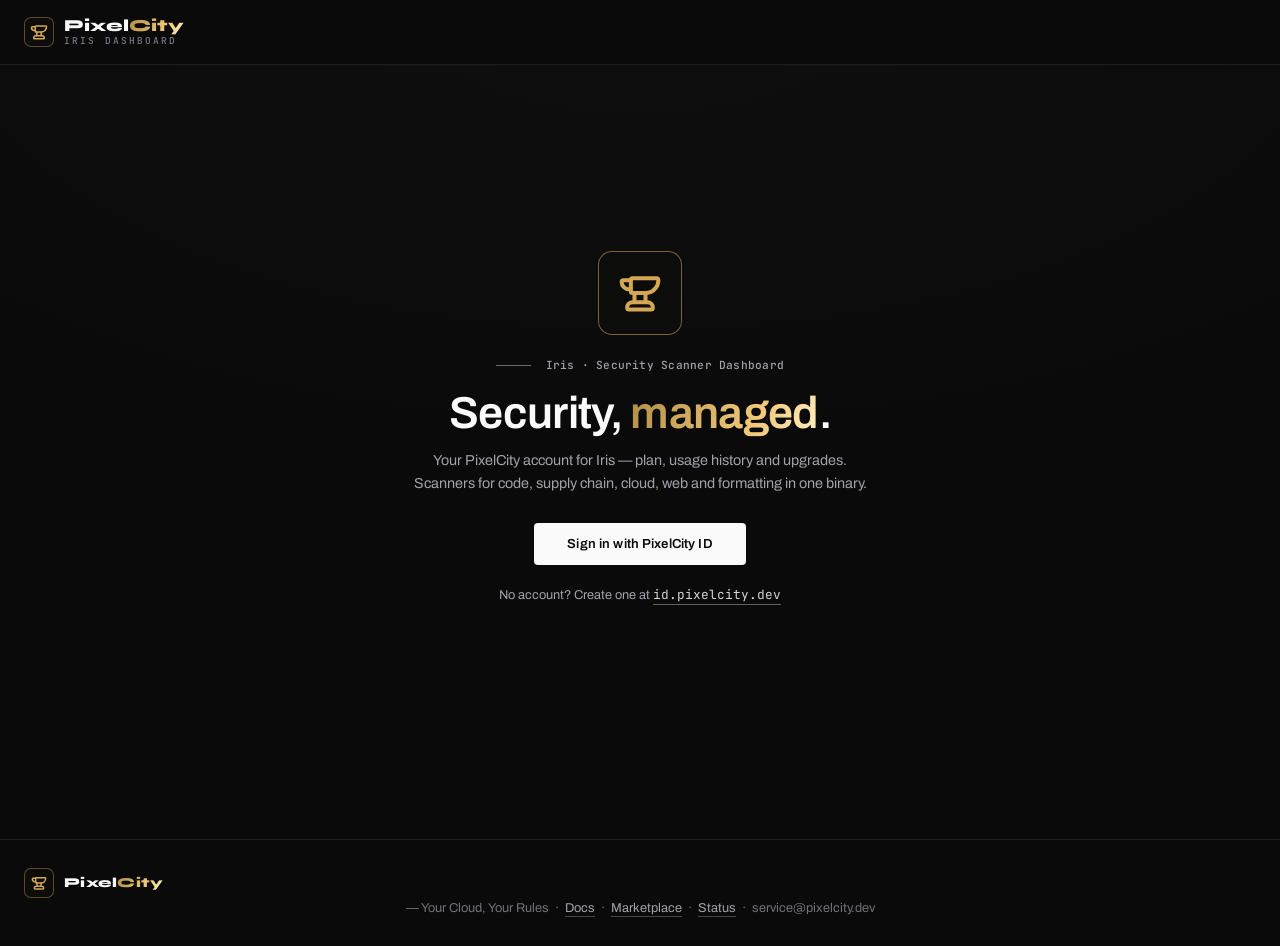
==== commit 6d763a55: "Harden scanners and clarify Iris project onboarding." ====
--- a/dashboard/web/index.html
+++ b/dashboard/web/index.html
@@ -4,468 +4,43 @@
 <meta charset="UTF-8">
 <meta name="viewport" content="width=device-width, initial-scale=1.0">
 <title>Iris Dashboard · PixelCity</title>
+<meta name="description" content="Iris Dashboard — review account usage, scan history, and reports for the Iris security scanning CLI." />
+<meta property="og:type" content="website" />
+<meta property="og:site_name" content="Iris · PixelCity" />
+<meta property="og:title" content="Iris — PixelCity Security Platform" />
+<meta property="og:description" content="Review account usage, scan history, and reports for the Iris security scanning CLI." />
+<meta property="og:url" content="https://dashboard.pixelcity.dev/" />
+<meta property="og:image" content="https://dashboard.pixelcity.dev/og.png" />
+<meta property="og:image:width" content="1200" />
+<meta property="og:image:height" content="630" />
+<meta property="og:image:alt" content="Iris — PixelCity Security Platform" />
+<meta name="twitter:card" content="summary_large_image" />
+<meta name="twitter:title" content="Iris — PixelCity Security Platform" />
+<meta name="twitter:description" content="Review account usage, scan history, and reports for the Iris security scanning CLI." />
+<meta name="twitter:image" content="https://dashboard.pixelcity.dev/og.png" />
+<meta name="theme-color" content="#0c0c0b" />
 <link rel="icon" type="image/svg+xml" href="data:image/svg+xml,%3Csvg xmlns='http://www.w3.org/2000/svg' viewBox='0 0 32 32'%3E%3Crect width='32' height='32' rx='7' fill='%230c0c0b'/%3E%3Cg transform='translate(4 4)' fill='none' stroke='%23d4a853' stroke-width='2' stroke-linecap='round' stroke-linejoin='round'%3E%3Cpath d='M7 10H6a4 4 0 0 1-4-4 1 1 0 0 1 1-1h4'/%3E%3Cpath d='M7 5a1 1 0 0 1 1-1h13a1 1 0 0 1 1 1 7 7 0 0 1-7 7H8a1 1 0 0 1-1-1z'/%3E%3Cpath d='M9 12v5'/%3E%3Cpath d='M15 12v5'/%3E%3Cpath d='M5 20a3 3 0 0 1 3-3h8a3 3 0 0 1 3 3 1 1 0 0 1-1 1H6a1 1 0 0 1-1-1'/%3E%3C/g%3E%3C/svg%3E">
-<link rel="preconnect" href="https://fonts.googleapis.com">
-<link rel="preconnect" href="https://fonts.gstatic.com" crossorigin>
-<link href="https://fonts.googleapis.com/css2?family=Archivo:wght@400;500;600;700&family=JetBrains+Mono:wght@400;500;600&family=Syne:wght@600;700;800&display=swap" rel="stylesheet">
-<style>
-/*
- * Iris Dashboard — PixelCity Marketplace design system.
- * Precision monochrome: neutral grayscale ramp, white primary actions,
- * hairlines over borders, Archivo for type, JetBrains Mono for metadata,
- * PixelCity brand orange for the wordmark + accents.
- */
-:root {
-  --color-ink: #0a0a0a;
-  --color-panel: #111113;
-  --color-panel-2: #17171a;
-  --color-line: #27272a;
-  --color-line-soft: #1e1e21;
-  --color-muted: #a1a1aa;
-  --color-dim: #71717a;
-  --color-bright: #fafafa;
-  --color-accent: #fafafa;
-  --color-accent-2: #d4d4d8;
-  --color-good: #86efac;
-  --color-warn: #fbbf24;
-  --color-bad: #fca5a5;
-  --pc-orange: #ff7a1a;
-  --pc-orange-soft: #ffa14d;
-  --font-sans: "Archivo", ui-sans-serif, system-ui, -apple-system, "Segoe UI", Roboto, Helvetica, Arial, sans-serif;
-  --font-display: "Archivo", ui-sans-serif, system-ui, sans-serif;
-  --font-brand: "Syne", "Archivo", ui-sans-serif, sans-serif;
-  --font-mono: "JetBrains Mono", "SFMono-Regular", Consolas, monospace;
-}
-
-* { box-sizing: border-box; margin: 0; padding: 0; }
-
-:root { color-scheme: dark; }
-
-html { background: var(--color-ink); scroll-behavior: smooth; }
-
-body {
-  margin: 0;
-  min-height: 100vh;
-  background:
-    radial-gradient(140% 90% at 50% 0%, rgba(255, 255, 255, 0.02), transparent 55%),
-    var(--color-ink);
-  color: var(--color-bright);
-  font-family: var(--font-sans);
-  font-size: 15px;
-  line-height: 1.6;
-  text-rendering: optimizeLegibility;
-  -webkit-font-smoothing: antialiased;
-  -moz-osx-font-smoothing: grayscale;
-}
-
-a { color: inherit; text-decoration: none; }
-button { font: inherit; cursor: pointer; }
-h1, h2, h3 { font-family: var(--font-display); }
-
-::selection { background: var(--color-accent); color: #0a0a0a; }
-::-webkit-scrollbar { width: 4px; height: 4px; }
-::-webkit-scrollbar-track { background: var(--color-ink); }
-::-webkit-scrollbar-thumb { background: #27272a; }
-::-webkit-scrollbar-thumb:hover { background: #3f3f46; }
-
-.container-shell { width: min(1240px, calc(100% - 3rem)); margin: 0 auto; }
-
-/* ---------------- brand ---------------- */
-
-.brand {
-  font-family: var(--font-brand);
-  font-weight: 800;
-  letter-spacing: 0.01em;
-}
-
-/* White-yellow marketplace wordmark: white "Pixel" + animated gold "City". */
-.brand-gold {
-  color: transparent;
-  background-image: linear-gradient(115deg, #b08d45, #f0c878 35%, #ffe9b8 50%, #d4a853 65%, #8b6a2a);
-  background-size: 200% 100%;
-  background-clip: text;
-  -webkit-background-clip: text;
-  animation: 8s ease-in-out infinite gold-shift;
-}
-@keyframes gold-shift { 0%, 100% { background-position: 0% 50%; } 50% { background-position: 100% 50%; } }
-@media (prefers-reduced-motion: reduce) {
-  .brand-gold { animation: none; }
-  .anvil-tile.big { animation: none; }
-}
-
-/* Anvil mark: dark rounded tile, gold stroke, draw-in animation. */
-.anvil-tile {
-  display: inline-flex;
-  align-items: center;
-  justify-content: center;
-  background: #0c0c0b;
-  border: 1px solid rgba(212, 168, 83, 0.4);
-  border-radius: 7px;
-  color: #d4a853;
-  flex: 0 0 auto;
-}
-.anvil-tile svg { display: block; }
-.anvil-tile.big {
-  width: 84px; height: 84px; border-radius: 14px;
-  border-color: rgba(212, 168, 83, 0.55);
-  animation: anvil-glow 3.2s ease-in-out infinite;
-}
-@keyframes anvil-glow {
-  0%, 100% { box-shadow: 0 0 0 1px rgba(212,168,83,0.12), 0 12px 40px rgba(212,168,83,0.10); }
-  50% { box-shadow: 0 0 0 1px rgba(212,168,83,0.35), 0 14px 52px rgba(212,168,83,0.26); }
-}
-.anvil-tile.small { width: 30px; height: 30px; }
-
-.brand-lockup { display: flex; align-items: center; gap: 10px; }
-
-.brand-mark { flex: 0 0 auto; display: flex; }
-
-/* ---------------- header ---------------- */
-
-header {
-  position: sticky;
-  top: 0;
-  z-index: 50;
-  border-bottom: 1px solid var(--color-line-soft);
-  background: rgba(10, 10, 10, 0.9);
-  backdrop-filter: blur(12px);
-}
-
-.header-shell { display: flex; height: 64px; align-items: center; gap: 16px; }
-
-.header-title { display: flex; align-items: center; line-height: 1.15; }
-
-.header-title .brand { font-size: 1.05rem; }
-
-.header-title .sub {
-  color: var(--color-dim);
-  font-family: var(--font-mono);
-  font-size: 0.6rem;
-  font-weight: 600;
-  letter-spacing: 0.22em;
-  text-transform: uppercase;
-}
-
-.user-chip { margin-left: auto; display: flex; align-items: center; gap: 12px; font-size: 0.84rem; color: var(--color-muted); }
-.user-chip .username { color: var(--color-bright); font-weight: 500; }
-
-/* ---------------- buttons ---------------- */
-
-.btn {
-  display: inline-flex;
-  align-items: center;
-  justify-content: center;
-  gap: 0.5rem;
-  min-height: 2.6rem;
-  padding: 0.6rem 1.5rem;
-  border: 1px solid transparent;
-  border-radius: 4px;
-  font-size: 0.82rem;
-  font-weight: 600;
-  letter-spacing: 0.01em;
-  line-height: 1;
-  white-space: nowrap;
-  transition: background-color 180ms ease, border-color 180ms ease, color 180ms ease, opacity 180ms ease;
-}
-
-.btn-primary { background: var(--color-accent); color: #0a0a0a; }
-.btn-primary:hover { background: var(--color-accent-2); }
-
-.btn-secondary { background: transparent; border-color: var(--color-line); color: var(--color-bright); }
-.btn-secondary:hover { border-color: var(--color-accent); color: var(--color-accent-2); }
-
-.btn-ghost { background: transparent; border-color: transparent; color: var(--color-muted); }
-.btn-ghost:hover { color: var(--color-bright); }
-
-.btn-orange { background: var(--pc-orange); color: #0a0a0a; }
-.btn-orange:hover { background: var(--pc-orange-soft); }
-
-.grid-2 { display: grid; grid-template-columns: 1fr 1fr; gap: 26px; }
-@media (max-width: 760px) { .grid-2 { grid-template-columns: 1fr; } }
-.form-row { display: grid; gap: 6px; margin-bottom: 12px; }
-.form-row label { font-size: 0.78rem; color: var(--color-muted); }
-.form-row input {
-  background: var(--color-panel-2); border: 1px solid var(--color-line);
-  border-radius: 4px; color: var(--color-bright); padding: 9px 12px; font: inherit; width: 100%;
-}
-.form-row input:focus { outline: none; border-color: var(--pc-orange); }
-#section-tools input, #section-tools select {
-  background: var(--color-panel-2); border: 1px solid var(--color-line);
-  border-radius: 4px; color: var(--color-bright); padding: 9px 12px; font: inherit;
-}
-#section-tools input:focus, #section-tools select:focus { outline: none; border-color: var(--pc-orange); }
-.form-note { font-size: 0.78rem; color: var(--color-dim); margin-left: 10px; }
-.form-note.ok { color: var(--color-good); }
-.form-note.err { color: var(--color-bad); }
-.billing-toggle { display: flex; gap: 8px; margin: 12px 0 14px; }
-.interval-btn.active { border-color: var(--pc-orange); color: var(--pc-orange-soft); }
-
-.btn:focus-visible, a:focus-visible { outline: 1px solid var(--color-accent); outline-offset: 3px; }
-
-/* ---------------- overview / palette ---------------- */
-.ov-grid { display: grid; grid-template-columns: 240px 1fr 240px; gap: 22px; align-items: start; }
-@media (max-width: 900px) { .ov-grid { grid-template-columns: 1fr; } }
-.donut-legend { display: grid; gap: 6px; margin-top: 10px; font-size: 0.78rem; }
-.donut-legend .row { display: flex; justify-content: space-between; color: var(--color-muted); }
-.donut-legend .dot { display: inline-block; width: 8px; height: 8px; border-radius: 50%; margin-right: 6px; }
-.top-rule { display: flex; align-items: baseline; gap: 10px; padding: 7px 0; border-bottom: 1px solid rgba(148,163,184,0.12); font-size: 0.83rem; }
-.top-rule .cnt { margin-left: auto; color: var(--color-bright); font-weight: 600; font-family: var(--font-mono); font-size: 0.78rem; }
-.scanner-chip { display: inline-block; border: 1px solid var(--color-line); background: var(--color-panel-2); border-radius: 999px; padding: 3px 11px; font-size: 0.74rem; margin: 0 6px 6px 0; color: var(--color-muted); }
-.scanner-chip b { color: var(--color-bright); }
-.toolbar { display: flex; flex-wrap: wrap; gap: 8px; align-items: center; margin-bottom: 10px; }
-.toolbar .spacer { flex: 1; }
-.sel-col { width: 30px; }
-#sel-all, .scan-sel { accent-color: var(--pc-orange); cursor: pointer; }
-.danger-zone { color: var(--color-bad); border-color: rgba(252,165,165,0.4); }
-.sys-grid { display: grid; grid-template-columns: repeat(auto-fill, minmax(190px, 1fr)); gap: 12px; }
-.sys-cell { background: var(--color-panel-2); border: 1px solid var(--color-line-soft); border-radius: 6px; padding: 10px 12px; }
-.sys-cell .k { font: 600 0.62rem/1 var(--font-mono); letter-spacing: 0.16em; text-transform: uppercase; color: var(--color-dim); }
-.sys-cell .v { margin-top: 5px; font-size: 0.95rem; color: var(--color-bright); word-break: break-all; }
-
-/* command palette */
-#palette { position: fixed; inset: 0; z-index: 200; background: rgba(5,5,7,0.7); backdrop-filter: blur(3px); display: none; align-items: flex-start; justify-content: center; padding-top: 12vh; }
-#palette.open { display: flex; }
-.pal-box { width: min(560px, calc(100vw - 2rem)); background: #141418; border: 1px solid var(--color-line); border-radius: 10px; box-shadow: 0 24px 80px rgba(0,0,0,0.6); overflow: hidden; }
-#pal-input { width: 100%; background: transparent; border: 0; border-bottom: 1px solid var(--color-line-soft); color: var(--color-bright); padding: 15px 16px; font: inherit; font-size: 0.95rem; outline: none; }
-#pal-list { max-height: 46vh; overflow-y: auto; padding: 6px; }
-.pal-item { display: flex; gap: 10px; align-items: center; padding: 9px 11px; border-radius: 6px; font-size: 0.86rem; color: var(--color-muted); cursor: pointer; }
-.pal-item .pal-key { margin-left: auto; font: 600 0.62rem var(--font-mono); letter-spacing: 0.1em; color: var(--color-dim); border: 1px solid var(--color-line); border-radius: 4px; padding: 2px 6px; }
-.pal-item.active { background: rgba(212,168,83,0.12); color: var(--color-bright); }
-.pal-hint { padding: 8px 14px; font-size: 0.7rem; color: var(--color-dim); border-top: 1px solid var(--color-line-soft); }
-
-.share-box { margin-top: 8px; font-size: 0.78rem; }
-.share-box input { width: 100%; background: var(--color-panel-2); border: 1px solid var(--color-line); color: var(--color-bright); border-radius: 4px; padding: 7px 10px; font-family: var(--font-mono); font-size: 0.74rem; }
-
-/* ---------------- layout ---------------- */
-
-main { padding: 48px 0 96px; }
-
-.eyebrow {
-  color: var(--color-muted);
-  font-family: var(--font-mono);
-  font-size: 0.7rem;
-  font-weight: 500;
-  letter-spacing: 0.02em;
-}
-
-.rule-label { display: flex; align-items: center; gap: 0.9rem; }
-.rule-label::before { content: ""; width: 2.2rem; height: 1px; background: var(--color-accent); opacity: 0.4; }
-
-.section-title {
-  font-size: clamp(1.7rem, 3vw, 2.5rem);
-  font-weight: 600;
-  letter-spacing: -0.015em;
-  line-height: 1.08;
-}
-
-.sub { color: var(--color-muted); font-size: 0.9rem; }
-
-.view { display: none; }
-.view.active { display: block; }
-
-/* ---------------- cards + stats ---------------- */
-
-.stats { display: grid; grid-template-columns: repeat(auto-fit, minmax(220px, 1fr)); gap: 14px; margin: 28px 0; }
-
-.card {
-  background: var(--color-panel);
-  border: 1px solid var(--color-line-soft);
-  border-radius: 4px;
-  padding: 20px;
-  transition: border-color 200ms ease, background-color 200ms ease;
-}
-
-.card:hover { border-color: #333338; background: var(--color-panel-2); }
-
-.card .label {
-  color: var(--color-dim);
-  font-family: var(--font-mono);
-  font-size: 0.66rem;
-  font-weight: 600;
-  letter-spacing: 0.16em;
-  text-transform: uppercase;
-  margin-bottom: 10px;
-}
-
-.card .value { font-size: 1.7rem; font-weight: 600; letter-spacing: -0.01em; }
-.card .value.orange { color: var(--pc-orange); }
-
-.bar { height: 3px; border-radius: 1px; background: var(--color-line-soft); margin-top: 14px; overflow: hidden; }
-.bar-fill { height: 100%; background: var(--color-bright); transition: width 400ms ease; }
-.bar-fill.warn { background: var(--pc-orange); }
-.bar-fill.full { background: var(--color-bad); }
-
-/* ---------------- sections ---------------- */
-
-section.panel {
-  background: var(--color-panel);
-  border: 1px solid var(--color-line-soft);
-  border-radius: 4px;
-  padding: 26px;
-  margin-bottom: 18px;
-}
-
-section.panel > h2 {
-  font-size: 1.05rem;
-  font-weight: 600;
-  letter-spacing: -0.01em;
-  margin-bottom: 18px;
-}
-
-/* ---------------- table ---------------- */
-
-.table-shell { overflow: auto; border: 1px solid var(--color-line-soft); border-radius: 4px; }
-
-.data-table { width: 100%; border-collapse: collapse; font-size: 0.88rem; }
-
-.data-table th, .data-table td {
-  padding: 0.85rem 0.95rem;
-  border-bottom: 1px solid var(--color-line-soft);
-  text-align: left;
-  vertical-align: middle;
-}
-
-.data-table th {
-  color: var(--color-dim);
-  font-family: var(--font-mono);
-  font-size: 0.66rem;
-  font-weight: 600;
-  letter-spacing: 0.16em;
-  text-transform: uppercase;
-}
-
-.data-table tr:last-child td { border-bottom: 0; }
-.data-table tbody tr { transition: background-color 150ms ease; }
-.data-table tbody tr:hover { background: var(--color-panel-2); }
-
-/* ---------------- badges ---------------- */
-
-.badge {
-  display: inline-flex;
-  align-items: center;
-  gap: 0.4rem;
-  padding: 0.28rem 0.55rem;
-  border: 1px solid var(--color-line);
-  border-radius: 2px;
-  background: transparent;
-  color: var(--color-muted);
-  font-family: var(--font-mono);
-  font-size: 0.64rem;
-  font-weight: 600;
-  letter-spacing: 0.14em;
-  text-transform: uppercase;
-}
-
-.badge-accent { border-color: rgba(255, 255, 255, 0.3); color: var(--color-accent-2); }
-.badge-good { border-color: rgba(134, 239, 172, 0.35); color: var(--color-good); }
-.badge-warn { border-color: rgba(251, 191, 36, 0.4); color: var(--color-warn); }
-.badge-bad { border-color: rgba(252, 165, 165, 0.4); color: var(--color-bad); }
-.badge-orange { border-color: rgba(255, 122, 26, 0.5); color: var(--pc-orange); }
-
-/* ---------------- plans ---------------- */
-
-.plan-cards { display: grid; grid-template-columns: repeat(auto-fit, minmax(280px, 1fr)); gap: 16px; }
-
-.plan-card {
-  border: 1px solid var(--color-line-soft);
-  border-radius: 4px;
-  background: var(--color-panel);
-  padding: 26px;
-  position: relative;
-  transition: border-color 200ms ease, background-color 200ms ease;
-}
-
-.plan-card:hover { border-color: #333338; background: var(--color-panel-2); }
-.plan-card.featured { border-color: rgba(255, 122, 26, 0.55); }
-
-.plan-card h2 { font-size: 1.2rem; font-weight: 600; }
-.plan-card .price { font-size: 2rem; font-weight: 600; margin: 12px 0; letter-spacing: -0.02em; }
-.plan-card .price small { font-size: 0.78rem; color: var(--color-dim); font-weight: 400; }
-
-.plan-card ul { list-style: none; margin: 18px 0 22px; }
-.plan-card li { padding: 5px 0; font-size: 0.86rem; color: var(--color-muted); }
-.plan-card li::before { content: "— "; color: var(--color-dim); }
-
-.plan-card .badge { position: absolute; top: -10px; right: 16px; background: var(--color-ink); }
-.plan-card .badge.filled { background: var(--pc-orange); border-color: var(--pc-orange); color: #0a0a0a; }
-
-/* ---------------- upcoming ---------------- */
-
-.upcoming-item { padding: 16px 0; border-bottom: 1px solid var(--color-line-soft); }
-.upcoming-item:last-child { border-bottom: none; }
-.upcoming-item h4 { font-size: 0.95rem; font-weight: 600; margin-bottom: 4px; display: flex; align-items: center; gap: 10px; }
-.upcoming-item p { font-size: 0.86rem; color: var(--color-muted); }
-.upcoming-item .meta { display: flex; gap: 8px; margin-top: 10px; align-items: center; flex-wrap: wrap; }
-
-.tag {
-  padding: 0.2rem 0.5rem;
-  border: 1px solid var(--color-line);
-  border-radius: 2px;
-  color: var(--color-dim);
-  font-family: var(--font-mono);
-  font-size: 0.62rem;
-  font-weight: 600;
-  letter-spacing: 0.12em;
-  text-transform: uppercase;
-}
-
-.notice {
-  padding: 14px 18px;
-  border: 1px solid rgba(255, 122, 26, 0.35);
-  border-radius: 4px;
-  background: rgba(255, 122, 26, 0.05);
-  color: var(--color-muted);
-  font-size: 0.86rem;
-  margin-bottom: 20px;
-}
-
-.notice strong { color: var(--color-bright); font-weight: 600; }
-
-.error {
-  border: 1px solid rgba(252, 165, 165, 0.45);
-  color: var(--color-bad);
-  padding: 12px 16px;
-  border-radius: 4px;
-  font-size: 0.84rem;
-  margin-bottom: 16px;
-}
-
-.mono { font-family: var(--font-mono); }
-
-.spinner {
-  width: 16px; height: 16px;
-  border: 1.5px solid var(--color-line);
-  border-top-color: var(--color-bright);
-  border-radius: 50%;
-  animation: spin 0.8s linear infinite;
-  display: inline-block; vertical-align: middle;
-}
-@keyframes spin { to { transform: rotate(360deg); } }
-
-/* ---------------- login ---------------- */
-
-.login-wrap { min-height: 70vh; display: flex; align-items: center; justify-content: center; text-align: center; }
-.login-wrap .section-title { font-size: clamp(2rem, 4vw, 2.8rem); }
-.login-wrap .brand { font-size: clamp(2rem, 4vw, 2.8rem); }
-
-footer {
-  border-top: 1px solid var(--color-line-soft);
-  padding: 28px 0;
-  color: var(--color-dim);
-  font-size: 0.8rem;
-  text-align: center;
-}
-footer a { color: var(--color-muted); border-bottom: 1px solid rgba(255,255,255,0.25); padding-bottom: 1px; }
-footer a:hover { color: var(--color-bright); border-color: var(--color-accent-2); }
-footer .brand { font-size: 0.85rem; letter-spacing: 0.02em; }
-
-@media (max-width: 640px) {
-  .container-shell { width: min(100% - 1.75rem, 1240px); }
-}
-@keyframes toastIn { from { transform: translateX(24px); opacity: 0; } to { transform: none; opacity: 1; } }
-</style>
+<link rel="preload" href="fonts/Archivo.woff2" as="font" type="font/woff2" crossorigin>
+<link rel="preload" href="fonts/JetBrainsMono.woff2" as="font" type="font/woff2" crossorigin>
+<link rel="stylesheet" href="css/tokens.css">
+<link rel="stylesheet" href="css/base.css">
+<link rel="stylesheet" href="css/layout.css">
+<link rel="stylesheet" href="css/components.css">
+<link rel="stylesheet" href="css/sections.css">
 </head>
 <body>
+<div id="boot" aria-hidden="true">
+  <div class="boot-inner">
+    <svg class="boot-mark" viewBox="0 0 32 32" fill="none" stroke="currentColor" stroke-width="1.6" stroke-linecap="round" stroke-linejoin="round" aria-hidden="true">
+      <path d="M7 10H6a4 4 0 0 1-4-4 1 1 0 0 1 1-1h4"/>
+      <path d="M7 5a1 1 0 0 1 1-1h13a1 1 0 0 1 1 1 7 7 0 0 1-7 7H8a1 1 0 0 1-1-1z"/>
+      <path d="M9 12v5"/><path d="M15 12v5"/>
+      <path d="M5 20a3 3 0 0 1 3-3h8a3 3 0 0 1 3 3 1 1 0 0 1-1 1H6a1 1 0 0 1-1-1"/>
+    </svg>
+    <div class="boot-word">Iris<span> · PixelCity</span></div>
+    <div class="boot-bar"><i></i></div>
+  </div>
+</div>
 
 <header>
   <div class="container-shell header-shell">
@@ -480,7 +55,7 @@
     </a>
     <div class="user-chip" id="user-chip" style="display:none;">
       <span class="username" id="username"></span>
-      <a class="btn btn-ghost" href="/auth/logout">Sign out</a>
+      <button class="btn btn-ghost" type="button" id="sign-out">Sign out</button>
     </div>
   </div>
 </header>
@@ -492,7 +67,7 @@
       <div>
         <div class="anvil-tile big"><svg viewBox="0 0 24 24" width="44" height="44" fill="none" stroke="currentColor" stroke-width="2.2" stroke-linecap="round" stroke-linejoin="round" aria-hidden="true"><path d="M7 10H6a4 4 0 0 1-4-4 1 1 0 0 1 1-1h4"/><path d="M7 5a1 1 0 0 1 1-1h13a1 1 0 0 1 1 1 7 7 0 0 1-7 7H8a1 1 0 0 1-1-1z"/><path d="M9 12v5"/><path d="M15 12v5"/><path d="M5 20a3 3 0 0 1 3-3h8a3 3 0 0 1 3 3 1 1 0 0 1-1 1H6a1 1 0 0 1-1-1"/></svg></div>
         <div class="rule-label" style="justify-content:center;margin-top:22px;">
-          <span class="eyebrow">Iris · Cyber Security Enterprise Tool</span>
+          <span class="eyebrow">Iris · Security Scanner Dashboard</span>
         </div>
         <h1 class="section-title" style="margin-top:14px;">Security, <span class="brand-gold">managed</span>.</h1>
         <p class="sub" style="max-width:460px;margin:12px auto 28px;">
@@ -509,251 +84,411 @@
 
   <!-- Signed in -->
   <div id="view-app" class="view" style="display:none;">
-    <div id="error-box" class="error" style="display:none;"></div>
-
-    <div class="rule-label"><span class="eyebrow" id="plan-sub">Loading your plan…</span></div>
-    <h1 class="section-title" id="greeting" style="margin-top:12px;">Welcome back</h1>
-
-    <div class="stats">
-      <div class="card">
-        <div class="label">Plan</div>
-        <div class="value" id="plan-tier">—</div>
-      </div>
-      <div class="card">
-        <div class="label">Scans this period</div>
-        <div class="value" id="scans-used">—</div>
-        <div class="bar"><div class="bar-fill" id="scans-bar" style="width:0%"></div></div>
-      </div>
-      <div class="card">
-        <div class="label">AI pages</div>
-        <div class="value" id="ai-used">—</div>
-        <div class="bar"><div class="bar-fill" id="ai-bar" style="width:0%"></div></div>
-      </div>
-      <div class="card">
-        <div class="label">Renews</div>
-        <div class="value" style="font-size:1.15rem;" id="renew-date">—</div>
-      </div>
-    </div>
-
-    <section class="panel" id="section-admin" style="display:none;">
-      <h2>Administration</h2>
-      <div id="admin-trend" style="margin-bottom:14px"></div>
-      <div class="table-shell">
-        <table class="data-table">
-          <thead><tr><th>User</th><th>Email</th><th>Scans</th><th>Last scan</th></tr></thead>
-          <tbody id="admin-users-body"><tr><td colspan="4"><span class="spinner"></span></td></tr></tbody>
-        </table>
-      </div>
-      <h3 style="margin-top:22px;">System</h3>
-      <div class="sys-grid" id="admin-system"><div class="sys-cell"><div class="k">status</div><div class="v">loading…</div></div></div>
-      <h3 style="margin-top:22px;">All scans</h3>
-      <div id="admin-scans-filter" style="display:none;margin-bottom:8px;font-size:0.8rem;color:var(--color-muted)"></div>
-      <div class="table-shell">
-        <table class="data-table">
-          <thead><tr><th>Time</th><th>User</th><th>Scanner</th><th>Target</th><th>Findings</th></tr></thead>
-          <tbody id="admin-scans-body"><tr><td colspan="5"><span class="spinner"></span></td></tr></tbody>
-        </table>
-      </div>
-    </section>
-
-    <section class="panel" id="section-overview">
-      <h2 style="display:flex;align-items:center;gap:12px;">Security overview <span class="badge" id="ov-badge">loading</span></h2>
-      <div class="ov-grid">
-        <div>
-          <div id="ov-donut" style="display:flex;justify-content:center"></div>
-          <div class="donut-legend" id="ov-legend"></div>
-        </div>
-        <div>
-          <h3>Top rules</h3>
-          <div id="ov-top-rules"><span class="spinner"></span></div>
-        </div>
-        <div>
-          <h3>Scanners</h3>
-          <div id="ov-scanners"></div>
-          <div style="margin-top:14px;color:var(--color-dim);font-size:0.78rem" id="ov-note"></div>
-        </div>
-      </div>
-    </section>
-
-    <section class="panel">
-      <h2>Scan history</h2>
-      <div class="toolbar">
-        <button class="btn btn-ghost" onclick="loadScans();loadTrend();toast('Refreshed.')">Refresh</button>
-        <button class="btn btn-ghost" id="auto-btn" onclick="toggleAutoRefresh()">Auto-refresh: off</button>
-        <span class="spacer"></span>
-        <button class="btn btn-ghost danger-zone" id="bulk-btn" onclick="bulkDeleteSelected()" disabled>Delete selected</button>
-      </div>
-      <div id="trend-chart" style="margin-bottom:14px"></div>
-      <div class="table-shell">
-        <table class="data-table">
-          <thead><tr><th class="sel-col"><input type="checkbox" id="sel-all" title="Select all" onclick="toggleSelectAll(this)"></th><th>Time</th><th>Scanner</th><th>Target</th><th>Findings</th><th>Duration</th></tr></thead>
-          <tbody id="scans-body"><tr><td colspan="6"><span class="spinner"></span></td></tr></tbody>
-        </table>
-      </div>
-    </section>
-
-    <section class="panel" id="section-tools">
-      <h2>Tools</h2>
-      <div class="grid-2" style="align-items:end;margin-bottom:14px;">
-        <div>
-          <h3>Findings explorer</h3>
-          <div style="display:flex;gap:8px;flex-wrap:wrap;">
-            <input id="fx-q" placeholder="Search findings…" style="flex:1;min-width:180px" onkeydown="if(event.key==='Enter')runFindings()">
-            <select id="fx-sev">
-              <option value="">All severities</option>
-              <option>CRITICAL</option><option>HIGH</option><option>MEDIUM</option><option>LOW</option><option>INFO</option>
-            </select>
-            <button class="btn btn-secondary" onclick="runFindings()">Search</button>
-            <button class="btn btn-ghost" onclick="exportFindingsCSV()">CSV</button>
-          </div>
-          <label id="fx-allwrap" style="display:none;margin-top:8px;font-size:0.78rem;color:var(--color-muted);cursor:pointer">
-            <input type="checkbox" id="fx-all" style="vertical-align:-2px"> Search all users (admin)
-          </label>
-        </div>
-        <div>
-          <h3>Compare scans</h3>
-          <div style="display:flex;gap:8px;flex-wrap:wrap;align-items:center;">
-            <select id="cmp-a" style="flex:1;min-width:140px"></select>
-            <span style="color:var(--color-muted)">vs</span>
-            <select id="cmp-b" style="flex:1;min-width:140px"></select>
-            <button class="btn btn-secondary" onclick="runCompare()">Compare</button>
-          </div>
-        </div>
-      </div>
-      <div id="findings-results" style="display:none"></div>
-      <div id="compare-results" style="display:none"></div>
-      <div style="margin-top:18px;border-top:1px solid rgba(148,163,184,0.18);padding-top:14px;">
-        <h3>Web search</h3>
-        <div style="display:flex;gap:8px;flex-wrap:wrap;">
-          <input id="ws-q" placeholder="Search the web…" style="flex:1;min-width:200px" onkeydown="if(event.key==='Enter')runWebSearch()">
-          <button class="btn btn-secondary" onclick="runWebSearch()">Search</button>
-        </div>
-        <div id="ws-results" style="margin-top:12px"></div>
-      </div>
-    </section>
-
-    <section class="panel">
-      <h2>Billing history</h2>
-      <div class="table-shell">
-        <table class="data-table">
-          <thead><tr><th>Date</th><th>Description</th><th>Amount</th><th>Status</th><th></th></tr></thead>
-          <tbody id="usage-body"><tr><td colspan="5"><span class="spinner"></span></td></tr></tbody>
-        </table>
-      </div>
-    </section>
-
-    <section class="panel" id="section-account">
-      <h2>Account</h2>
-      <div class="grid-2">
-        <div>
-          <h3>Profile</h3>
-          <div class="form-row"><label>Username</label><input id="acct-username" autocomplete="username"></div>
-          <div class="form-row"><label>Email</label><input id="acct-email" type="email" autocomplete="email"></div>
-          <div class="form-row"><label>First name</label><input id="acct-firstname" autocomplete="given-name"></div>
-          <div class="form-row"><label>Last name</label><input id="acct-lastname" autocomplete="family-name"></div>
-          <button class="btn btn-secondary" onclick="saveProfile()">Save profile</button>
-          <span class="form-note" id="profile-note"></span>
-        </div>
-        <div>
-          <h3>Change password</h3>
-          <div class="form-row"><label>Current password</label><input id="pw-current" type="password" autocomplete="current-password"></div>
-          <div class="form-row"><label>New password</label><input id="pw-new" type="password" autocomplete="new-password"></div>
-          <div class="form-row"><label>Confirm new password</label><input id="pw-confirm" type="password" autocomplete="new-password"></div>
-          <button class="btn btn-secondary" onclick="changePassword()">Update password</button>
-          <span class="form-note" id="pw-note"></span>
-        </div>
-      </div>
-      <h3 style="margin-top:22px;">Active sessions</h3>
-      <div class="table-shell">
-        <table class="data-table">
-          <thead><tr><th>Started</th><th>Last access</th><th>IP address</th><th>Clients</th><th></th></tr></thead>
-          <tbody id="sessions-body"><tr><td colspan="5"><span class="spinner"></span></td></tr></tbody>
-        </table>
-      </div>
-    </section>
-
-    <section class="panel" id="section-plans">
-      <h2>Upgrade your plan</h2>
-      <div class="plan-cards">
-        <div class="plan-card">
-          <h2>Free</h2>
-          <div class="price">€0 <small>/ month</small></div>
-          <ul>
-            <li>All 10 core scanners</li>
-            <li>Automated build tests</li>
-            <li>Community rules &amp; formats</li>
-            <li>CLI + CI integrations</li>
-          </ul>
-          <span class="badge">Current default</span>
-        </div>
-        <div class="plan-card featured">
-          <span class="badge filled">Most popular</span>
-          <h2>Pro</h2>
-          <div class="price">$15 <small>/ month</small><br><span class="sub">or $150 / year</span></div>
-          <ul>
-            <li>Everything in Free</li>
-            <li>Priority scan queue</li>
-            <li>Extended rule packs &amp; history</li>
-            <li>AI Agent (fair-use limits, your code never trains models)</li>
-            <li>Email support</li>
-          </ul>
-          <div class="billing-toggle" role="group" aria-label="Pro billing interval">
-            <button class="btn btn-ghost interval-btn" data-plan="pro" data-interval="monthly" onclick="setInterval('pro','monthly',this)">Monthly</button>
-            <button class="btn btn-ghost interval-btn" data-plan="pro" data-interval="yearly" onclick="setInterval('pro','yearly',this)">Yearly −17%</button>
-          </div>
-          <button class="btn btn-orange" onclick="checkout('pro')">Buy Pro</button>
-        </div>
-        <div class="plan-card">
-          <span class="badge">Enterprise</span>
-          <h2>Enterprise</h2>
-          <div class="price">$49 <small>/ month</small><br><span class="sub">or $490 / year</span></div>
-          <ul>
-            <li>Everything in Pro</li>
-            <li>Unlimited seats &amp; org management</li>
-            <li>SSO / SCIM via PixelCity ID</li>
-            <li>Air-gapped DB updates, SLA 99.9%</li>
-            <li>Dedicated support channel</li>
-          </ul>
-          <div class="billing-toggle" role="group" aria-label="Enterprise billing interval">
-            <button class="btn btn-ghost interval-btn" data-plan="enterprise" data-interval="monthly" onclick="setInterval('enterprise','monthly',this)">Monthly</button>
-            <button class="btn btn-ghost interval-btn" data-plan="enterprise" data-interval="yearly" onclick="setInterval('enterprise','yearly',this)">Yearly −17%</button>
-          </div>
-          <button class="btn btn-secondary" onclick="checkout('enterprise')">Buy Enterprise</button>
-        </div>
-      </div>
-    </section>
-
-    <section class="panel" id="section-upcoming">
-      <h2 style="display:flex;align-items:center;gap:12px;">Upcoming Features <span class="badge badge-warn">Roadmap</span></h2>
-      <div class="notice">
-        These features are announced and in development — documentation is available, runtime is not
-        enabled yet. The AI Agent ships with <strong>active usage limits</strong>; your code and findings
-        are <strong>never used for model training</strong>.
-      </div>
-      <div class="upcoming-item">
-        <h4>AI Agent <span class="badge badge-orange">Upcoming</span></h4>
-        <p>AI-assisted remediation: ask questions about findings, generate fixes, review patches.
-           Rate-limited per plan; data stays yours — no model training, ever.</p>
-        <div class="meta"><span class="tag">docs</span><span class="tag">iris.ai</span><span class="tag">no-training</span></div>
-      </div>
-      <div class="upcoming-item">
-        <h4>Team &amp; Organizations</h4>
-        <p>Shared baselines, org-wide policies and per-team usage reporting.</p>
-        <div class="meta"><span class="tag">roadmap</span></div>
-      </div>
-      <div class="upcoming-item">
-        <h4>Scheduled Cloud Scans</h4>
-        <p>Cron-style recurring scans of repos and URLs with drift alerts.</p>
-        <div class="meta"><span class="tag">roadmap</span></div>
-      </div>
-    </section>
+    <div id="error-box" class="error" role="alert" style="display:none;"></div>
+
+    <div class="app-grid">
+      <nav id="sidebar" aria-label="Dashboard sections">
+        <button class="nav-item active" data-section="overview"><svg class="nav-ico" viewBox="0 0 24 24" fill="none" stroke="currentColor" stroke-width="2" stroke-linecap="round" stroke-linejoin="round" aria-hidden="true"><rect x="3" y="3" width="7" height="7"/><rect x="14" y="3" width="7" height="7"/><rect x="14" y="14" width="7" height="7"/><rect x="3" y="14" width="7" height="7"/></svg>Overview</button>
+        <button class="nav-item" data-section="scans"><svg class="nav-ico" viewBox="0 0 24 24" fill="none" stroke="currentColor" stroke-width="2" stroke-linecap="round" stroke-linejoin="round" aria-hidden="true"><circle cx="12" cy="12" r="9"/><path d="M12 7v5l3 2"/></svg>Scans</button>
+        <button class="nav-item" data-section="tools"><svg class="nav-ico" viewBox="0 0 24 24" fill="none" stroke="currentColor" stroke-width="2" stroke-linecap="round" stroke-linejoin="round" aria-hidden="true"><line x1="4" y1="21" x2="4" y2="14"/><line x1="4" y1="10" x2="4" y2="3"/><line x1="12" y1="21" x2="12" y2="12"/><line x1="12" y1="8" x2="12" y2="3"/><line x1="20" y1="21" x2="20" y2="16"/><line x1="20" y1="12" x2="20" y2="3"/><line x1="1" y1="14" x2="7" y2="14"/><line x1="9" y1="8" x2="15" y2="8"/><line x1="17" y1="16" x2="23" y2="16"/></svg>Tools</button>
+        <button class="nav-item" data-section="billing"><svg class="nav-ico" viewBox="0 0 24 24" fill="none" stroke="currentColor" stroke-width="2" stroke-linecap="round" stroke-linejoin="round" aria-hidden="true"><rect x="1" y="4" width="22" height="16" rx="2"/><line x1="1" y1="10" x2="23" y2="10"/></svg>Billing</button>
+        <button class="nav-item" data-section="account"><svg class="nav-ico" viewBox="0 0 24 24" fill="none" stroke="currentColor" stroke-width="2" stroke-linecap="round" stroke-linejoin="round" aria-hidden="true"><path d="M20 21v-2a4 4 0 0 0-4-4H8a4 4 0 0 0-4 4v2"/><circle cx="12" cy="7" r="4"/></svg>Account</button>
+        <button class="nav-item" data-section="plans"><svg class="nav-ico" viewBox="0 0 24 24" fill="none" stroke="currentColor" stroke-width="2" stroke-linecap="round" stroke-linejoin="round" aria-hidden="true"><path d="M21 16V8a2 2 0 0 0-1-1.73l-7-4a2 2 0 0 0-2 0l-7 4A2 2 0 0 0 3 8v8a2 2 0 0 0 1 1.73l7 4a2 2 0 0 0 2 0l7-4A2 2 0 0 0 21 16z"/><polyline points="3.27 6.96 12 12.01 20.73 6.96"/><line x1="12" y1="22.08" x2="12" y2="12"/></svg>Plans</button>
+        <button class="nav-item" data-section="roadmap"><svg class="nav-ico" viewBox="0 0 24 24" fill="none" stroke="currentColor" stroke-width="2" stroke-linecap="round" stroke-linejoin="round" aria-hidden="true"><polygon points="1 6 1 22 8 18 16 22 23 18 23 2 16 6 8 2 1 6"/><line x1="8" y1="2" x2="8" y2="18"/><line x1="16" y1="6" x2="16" y2="22"/></svg>Roadmap</button>
+        <button class="nav-item" data-section="admin" id="nav-admin" style="display:none"><svg class="nav-ico" viewBox="0 0 24 24" fill="none" stroke="currentColor" stroke-width="2" stroke-linecap="round" stroke-linejoin="round" aria-hidden="true"><path d="M12 22s8-4 8-10V5l-8-3-8 3v7c0 6 8 10 8 10z"/></svg>Admin</button>
+        <div class="nav-foot">CTRL + K<br>COMMAND PALETTE</div>
+      </nav>
+
+      <div id="content">
+
+      <!-- ======== overview ======== -->
+      <section class="app-sec active" id="sec-overview">
+        <div class="sec-head">
+          <div class="rule-label"><span class="eyebrow" id="plan-sub">Loading your plan…</span></div>
+          <h1 class="section-title" id="greeting">Welcome back</h1>
+        </div>
+
+        <div class="stats">
+          <div class="card">
+            <div class="label">Plan</div>
+            <div class="value" id="plan-tier">—</div>
+          </div>
+          <div class="card">
+            <div class="label">Scans today</div>
+            <div class="value" id="today-used">—</div>
+            <div class="bar"><div class="bar-fill" id="today-bar" style="width:0%"></div></div>
+            <div class="stat-note" id="today-reset">resets 00:00 UTC</div>
+          </div>
+          <div class="card">
+            <div class="label">All-time scans</div>
+            <div class="value" id="scans-used">—</div>
+            <div class="bar"><div class="bar-fill" id="scans-bar" style="width:0%"></div></div>
+            <div class="stat-note" id="scans-note"></div>
+          </div>
+          <div class="card">
+            <div class="label">AI pages</div>
+            <div class="value" id="ai-used">—</div>
+            <div class="bar"><div class="bar-fill" id="ai-bar" style="width:0%"></div></div>
+          </div>
+        </div>
+
+        <section class="panel" id="section-overview">
+          <h2 style="display:flex;align-items:center;gap:12px;">Security overview <span class="badge" id="ov-badge">loading</span></h2>
+          <div class="ov-grid">
+            <div>
+              <div id="ov-donut" style="display:flex;justify-content:center"></div>
+              <div class="donut-legend" id="ov-legend"></div>
+            </div>
+            <div>
+              <h3>Top rules</h3>
+              <div id="ov-top-rules"><div class="skel-lines"><span class="skel w90"></span><span class="skel w90"></span><span class="skel w90"></span><span class="skel w90"></span></div></div>
+            </div>
+            <div>
+              <h3>Scanners</h3>
+              <div id="ov-scanners"></div>
+              <div style="margin-top:14px;color:var(--color-dim);font-size:0.78rem" id="ov-note"></div>
+            </div>
+          </div>
+        </section>
+      </section>
+
+      <!-- ======== scans ======== -->
+      <section class="app-sec" id="sec-scans">
+        <div class="sec-head">
+          <div class="rule-label"><span class="eyebrow">Activity · your scans</span></div>
+          <h1 class="section-title">Scan history</h1>
+          <p class="sub">Recent scans with expandable reports, exports, share links and bulk actions.</p>
+        </div>
+        <section class="panel">
+          <div class="toolbar">
+            <button class="btn btn-ghost" data-action="refresh-scans">Refresh</button>
+            <button class="btn btn-ghost" id="auto-btn" data-action="toggle-auto">Auto-refresh: off</button>
+            <span class="spacer"></span>
+            <button class="btn btn-ghost danger-zone" id="bulk-btn" data-action="bulk-delete" disabled>Delete selected</button>
+          </div>
+          <div id="trend-chart" style="margin-bottom:14px"></div>
+          <div class="table-shell">
+            <table class="data-table">
+              <thead><tr><th class="sel-col"><input type="checkbox" id="sel-all" title="Select all"></th><th>Time</th><th>Scanner</th><th>Target</th><th>Findings</th><th>Duration</th></tr></thead>
+              <tbody id="scans-body"><tr class="skel-row"><td><span class="skel w70"></span></td><td><span class="skel w40"></span></td><td><span class="skel w55"></span></td><td><span class="skel w90"></span></td><td><span class="skel w40"></span></td><td><span class="skel w55"></span></td></tr><tr class="skel-row"><td><span class="skel w70"></span></td><td><span class="skel w40"></span></td><td><span class="skel w55"></span></td><td><span class="skel w90"></span></td><td><span class="skel w40"></span></td><td><span class="skel w55"></span></td></tr><tr class="skel-row"><td><span class="skel w70"></span></td><td><span class="skel w40"></span></td><td><span class="skel w55"></span></td><td><span class="skel w90"></span></td><td><span class="skel w40"></span></td><td><span class="skel w55"></span></td></tr><tr class="skel-row"><td><span class="skel w70"></span></td><td><span class="skel w40"></span></td><td><span class="skel w55"></span></td><td><span class="skel w90"></span></td><td><span class="skel w40"></span></td><td><span class="skel w55"></span></td></tr></tbody>
+            </table>
+          </div>
+        </section>
+      </section>
+
+      <!-- ======== tools ======== -->
+      <section class="app-sec" id="sec-tools">
+        <div class="sec-head">
+          <div class="rule-label"><span class="eyebrow">Workbench</span></div>
+          <h1 class="section-title">Tools</h1>
+          <p class="sub">Findings explorer with CSV export, scan comparison and privacy-respecting web search.</p>
+        </div>
+        <section class="panel" id="section-tools">
+          <div class="grid-2" style="align-items:end;margin-bottom:14px;">
+            <div>
+              <h3>Findings explorer</h3>
+              <div style="display:flex;gap:8px;flex-wrap:wrap;">
+                <input id="fx-q" placeholder="Search findings…" aria-label="Search findings" data-enter="run-findings" style="flex:1;min-width:180px">
+                <select id="fx-sev" aria-label="Severity filter">
+                  <option value="">All severities</option>
+                  <option>CRITICAL</option><option>HIGH</option><option>MEDIUM</option><option>LOW</option><option>INFO</option>
+                </select>
+                <button class="btn btn-secondary" data-action="run-findings">Search</button>
+                <button class="btn btn-ghost" data-action="export-findings">CSV</button>
+              </div>
+              <label id="fx-allwrap" style="display:none;margin-top:8px;font-size:0.78rem;color:var(--color-muted);cursor:pointer">
+                <input type="checkbox" id="fx-all" style="vertical-align:-2px"> Search all users (admin)
+              </label>
+            </div>
+            <div>
+              <h3>Compare scans</h3>
+              <div style="display:flex;gap:8px;flex-wrap:wrap;align-items:center;">
+                <select id="cmp-a" aria-label="Compare scan A" style="flex:1;min-width:140px"></select>
+                <span style="color:var(--color-muted)">vs</span>
+                <select id="cmp-b" aria-label="Compare scan B" style="flex:1;min-width:140px"></select>
+                <button class="btn btn-secondary" data-action="run-compare">Compare</button>
+              </div>
+            </div>
+          </div>
+          <div id="findings-results" style="display:none"></div>
+          <div id="compare-results" style="display:none"></div>
+          <div style="margin-top:18px;border-top:1px solid rgba(148,163,184,0.18);padding-top:14px;">
+            <h3>Web search</h3>
+            <div style="display:flex;gap:8px;flex-wrap:wrap;">
+              <input id="ws-q" placeholder="Search the web…" aria-label="Web search" data-enter="run-web-search" style="flex:1;min-width:200px">
+              <button class="btn btn-secondary" data-action="run-web-search">Search</button>
+            </div>
+            <div id="ws-results" style="margin-top:12px"></div>
+          </div>
+        </section>
+      </section>
+
+      <!-- ======== billing ======== -->
+      <section class="app-sec" id="sec-billing">
+        <div class="sec-head">
+          <div class="rule-label"><span class="eyebrow">Payments</span></div>
+          <h1 class="section-title">Billing</h1>
+          <p class="sub">Payment history, receipts and your next renewal — upgrade from the Plans section.</p>
+        </div>
+        <section class="panel">
+          <h2>Billing history</h2>
+          <div class="table-shell">
+            <table class="data-table">
+              <thead><tr><th>Date</th><th>Description</th><th>Amount</th><th>Status</th><th></th></tr></thead>
+              <tbody id="usage-body"><tr class="skel-row"><td><span class="skel w70"></span></td><td><span class="skel w40"></span></td><td><span class="skel w55"></span></td><td><span class="skel w90"></span></td><td><span class="skel w40"></span></td></tr><tr class="skel-row"><td><span class="skel w70"></span></td><td><span class="skel w40"></span></td><td><span class="skel w55"></span></td><td><span class="skel w90"></span></td><td><span class="skel w40"></span></td></tr><tr class="skel-row"><td><span class="skel w70"></span></td><td><span class="skel w40"></span></td><td><span class="skel w55"></span></td><td><span class="skel w90"></span></td><td><span class="skel w40"></span></td></tr></tbody>
+            </table>
+          </div>
+        </section>
+      </section>
+
+      <!-- ======== account ======== -->
+      <section class="app-sec" id="sec-account">
+        <div class="sec-head">
+          <div class="rule-label"><span class="eyebrow">PixelCity ID</span></div>
+          <h1 class="section-title">Account</h1>
+          <p class="sub">Profile, password and active sessions — managed through PixelCity ID.</p>
+        </div>
+        <section class="panel" id="section-account">
+          <div class="grid-2">
+            <div>
+              <h3>Profile</h3>
+              <div class="form-row"><label for="acct-username">Username</label><input id="acct-username" autocomplete="username"></div>
+              <div class="form-row"><label for="acct-email">Email</label><input id="acct-email" type="email" autocomplete="email"></div>
+              <div class="form-row"><label for="acct-firstname">First name</label><input id="acct-firstname" autocomplete="given-name"></div>
+              <div class="form-row"><label for="acct-lastname">Last name</label><input id="acct-lastname" autocomplete="family-name"></div>
+              <button class="btn btn-secondary" data-action="save-profile">Save profile</button>
+              <span class="form-note" id="profile-note" role="status"></span>
+            </div>
+            <div>
+              <h3>Change password</h3>
+              <div class="form-row"><label for="pw-current">Current password</label><input id="pw-current" type="password" autocomplete="current-password"></div>
+              <div class="form-row"><label for="pw-new">New password</label><input id="pw-new" type="password" autocomplete="new-password"></div>
+              <div class="form-row"><label for="pw-confirm">Confirm new password</label><input id="pw-confirm" type="password" autocomplete="new-password"></div>
+              <button class="btn btn-secondary" data-action="change-password">Update password</button>
+              <span class="form-note" id="pw-note" role="status"></span>
+            </div>
+          </div>
+          <h3 style="margin-top:22px;">Active sessions</h3>
+          <div class="table-shell">
+            <table class="data-table">
+              <thead><tr><th>Started</th><th>Last access</th><th>IP address</th><th>Clients</th><th></th></tr></thead>
+              <tbody id="sessions-body"><tr class="skel-row"><td><span class="skel w70"></span></td><td><span class="skel w40"></span></td><td><span class="skel w55"></span></td><td><span class="skel w90"></span></td><td><span class="skel w40"></span></td></tr><tr class="skel-row"><td><span class="skel w70"></span></td><td><span class="skel w40"></span></td><td><span class="skel w55"></span></td><td><span class="skel w90"></span></td><td><span class="skel w40"></span></td></tr><tr class="skel-row"><td><span class="skel w70"></span></td><td><span class="skel w40"></span></td><td><span class="skel w55"></span></td><td><span class="skel w90"></span></td><td><span class="skel w40"></span></td></tr></tbody>
+            </table>
+          </div>
+        </section>
+      </section>
+
+      <!-- ======== plans ======== -->
+      <section class="app-sec" id="sec-plans">
+        <div class="sec-head">
+          <div class="rule-label"><span class="eyebrow">Upgrades</span></div>
+          <h1 class="section-title">Plans</h1>
+          <p class="sub">Daily limits reset at 00:00 UTC. Paid plans add quota, AI pages and priority queues.</p>
+        </div>
+        <section class="panel" id="section-plans">
+          <div class="plan-cards">
+            <div class="plan-card">
+              <h2>Free</h2>
+              <div class="price">€0 <small>/ month</small></div>
+              <ul>
+                <li>All 10 core scanners</li>
+                <li>50 scans / day · 100 all-time</li>
+                <li>Community rules &amp; formats</li>
+                <li>CLI + CI integrations</li>
+              </ul>
+              <span class="badge">Current default</span>
+            </div>
+            <div class="plan-card featured">
+              <span class="badge filled">Most popular</span>
+              <h2>Pro</h2>
+              <div class="price">€15 <small>/ month</small><br><span class="sub">or €150 / year — 2 months free</span></div>
+              <ul>
+                <li>Everything in Free</li>
+                <li>250 scans / day · 1000 all-time</li>
+                <li>Extended rule packs &amp; history</li>
+                <li>AI Agent (fair-use limits, your code never trains models)</li>
+                <li>Email support</li>
+              </ul>
+              <div class="billing-toggle" role="group" aria-label="Pro billing interval">
+                <button class="btn btn-ghost interval-btn" data-action="set-interval" data-plan="pro" data-interval="monthly">Monthly</button>
+                <button class="btn btn-ghost interval-btn" data-action="set-interval" data-plan="pro" data-interval="yearly">Yearly −17%</button>
+              </div>
+              <button class="btn btn-gold" data-action="checkout" data-plan="pro">Buy Pro</button>
+            </div>
+            <div class="plan-card">
+              <span class="badge">Enterprise</span>
+              <h2>Enterprise</h2>
+              <div class="price">€49 <small>/ month</small><br><span class="sub">or €490 / year — 2 months free</span></div>
+              <ul>
+                <li>Everything in Pro</li>
+                <li>2000 scans / day · 10000 all-time</li>
+                <li>Unlimited seats &amp; org management</li>
+                <li>SSO / SCIM via PixelCity ID</li>
+                <li>Air-gapped DB updates, SLA 99.9%</li>
+              </ul>
+              <div class="billing-toggle" role="group" aria-label="Enterprise billing interval">
+                <button class="btn btn-ghost interval-btn" data-action="set-interval" data-plan="enterprise" data-interval="monthly">Monthly</button>
+                <button class="btn btn-ghost interval-btn" data-action="set-interval" data-plan="enterprise" data-interval="yearly">Yearly −17%</button>
+              </div>
+              <button class="btn btn-secondary" data-action="checkout" data-plan="enterprise">Buy Enterprise</button>
+            </div>
+          </div>
+        </section>
+      </section>
+
+      <!-- ======== roadmap ======== -->
+      <section class="app-sec" id="sec-roadmap">
+        <div class="sec-head">
+          <div class="rule-label"><span class="eyebrow">What's next</span></div>
+          <h1 class="section-title">Roadmap</h1>
+          <p class="sub">Announced features in development — documentation exists, runtime not enabled yet.</p>
+        </div>
+        <section class="panel" id="section-upcoming">
+          <div class="notice">
+            These features are announced and in development — documentation is available, runtime is not
+            enabled yet. The AI Agent ships with <strong>active usage limits</strong>; your code and findings
+            are <strong>never used for model training</strong>.
+          </div>
+          <div class="upcoming-item">
+            <h4>AI Agent <span class="badge badge-gold">Upcoming</span></h4>
+            <p>AI-assisted remediation: ask questions about findings, generate fixes, review patches.
+               Rate-limited per plan; data stays yours — no model training, ever.</p>
+            <div class="meta"><span class="tag">docs</span><span class="tag">iris.ai</span><span class="tag">no-training</span></div>
+          </div>
+          <div class="upcoming-item">
+            <h4>Team &amp; Organizations</h4>
+            <p>Shared baselines, org-wide policies and per-team usage reporting.</p>
+            <div class="meta"><span class="tag">roadmap</span></div>
+          </div>
+          <div class="upcoming-item">
+            <h4>Scheduled Cloud Scans</h4>
+            <p>Cron-style recurring scans of repos and URLs with drift alerts.</p>
+            <div class="meta"><span class="tag">roadmap</span></div>
+          </div>
+        </section>
+      </section>
+
+      <!-- ======== admin ======== -->
+      <section class="app-sec" id="sec-admin">
+        <div class="sec-head">
+          <div class="rule-label"><span class="eyebrow">Administration · <span id="admin-kc-status">keycloak</span></span></div>
+          <h1 class="section-title">Administration</h1>
+          <p class="sub">Full user management — plans, daily limits, bans, passwords, sessions, deletion — plus system diagnostics.</p>
+        </div>
+
+        <section class="panel">
+          <div style="display:flex;align-items:center;gap:10px;flex-wrap:wrap;margin-bottom:14px;">
+            <h2 style="margin:0;margin-right:auto;">Users <span class="badge" id="admin-count">0</span></h2>
+            <input id="admin-search" placeholder="Filter users…" aria-label="Filter users" data-enter="admin-refresh" style="background:var(--color-panel-2);border:1px solid var(--color-line);border-radius:4px;color:var(--color-bright);padding:8px 12px;font:inherit;min-width:180px">
+            <button class="btn btn-ghost" data-action="admin-refresh">Refresh</button>
+            <button class="btn btn-secondary" data-action="toggle-create-user">+ Create user</button>
+          </div>
+
+          <div id="admin-create" class="create-box" style="display:none">
+            <div class="form-row"><label for="new-username">Username</label><input id="new-username" placeholder="e.g. jane.doe" autocomplete="off"></div>
+            <div class="form-row"><label for="new-email">Email</label><input id="new-email" type="email" placeholder="jane@example.com" autocomplete="off"></div>
+            <div class="form-row"><label for="new-first">First name</label><input id="new-first" autocomplete="off"></div>
+            <div class="form-row"><label for="new-last">Last name</label><input id="new-last" autocomplete="off"></div>
+            <div class="form-row"><label for="new-password">Initial password (min 8)</label><input id="new-password" type="password" autocomplete="new-password"></div>
+            <div class="form-row"><label for="new-tier">Plan tier</label>
+              <select id="new-tier">
+                <option value="">default (free)</option>
+                <option value="free">Free</option>
+                <option value="pro">Pro</option>
+                <option value="enterprise">Enterprise</option>
+                <option value="admin">Admin (unlimited)</option>
+              </select>
+            </div>
+            <div style="display:flex;gap:8px;align-items:center;flex-wrap:wrap">
+              <button class="btn btn-primary" data-action="admin-create">Create user</button>
+              <button class="btn btn-ghost" data-action="toggle-create-user">Cancel</button>
+              <span class="form-note" id="create-note" role="status"></span>
+            </div>
+          </div>
+
+          <div class="table-shell">
+            <table class="data-table">
+              <thead><tr><th>User</th><th>Plan</th><th>Today</th><th>Scans</th><th>Last scan</th><th>Status</th><th></th></tr></thead>
+              <tbody id="admin-users-body"><tr class="skel-row"><td><span class="skel w70"></span></td><td><span class="skel w40"></span></td><td><span class="skel w55"></span></td><td><span class="skel w90"></span></td><td><span class="skel w40"></span></td><td><span class="skel w55"></span></td><td><span class="skel w70"></span></td></tr><tr class="skel-row"><td><span class="skel w70"></span></td><td><span class="skel w40"></span></td><td><span class="skel w55"></span></td><td><span class="skel w90"></span></td><td><span class="skel w40"></span></td><td><span class="skel w55"></span></td><td><span class="skel w70"></span></td></tr><tr class="skel-row"><td><span class="skel w70"></span></td><td><span class="skel w40"></span></td><td><span class="skel w55"></span></td><td><span class="skel w90"></span></td><td><span class="skel w40"></span></td><td><span class="skel w55"></span></td><td><span class="skel w70"></span></td></tr><tr class="skel-row"><td><span class="skel w70"></span></td><td><span class="skel w40"></span></td><td><span class="skel w55"></span></td><td><span class="skel w90"></span></td><td><span class="skel w40"></span></td><td><span class="skel w55"></span></td><td><span class="skel w70"></span></td></tr></tbody>
+            </table>
+          </div>
+
+          <div id="adm-detail" class="user-editor" style="display:none">
+            <div style="display:flex;gap:10px;align-items:center;flex-wrap:wrap">
+              <h3 id="adm-title" style="margin:0;font-size:1rem;">—</h3>
+              <span class="mono" id="adm-sub" style="font-size:0.7rem;color:var(--color-dim)"></span>
+              <span class="badge" id="adm-src-badge"></span>
+              <span class="badge badge-bad" id="adm-banned-badge" style="display:none">Banned</span>
+              <span class="badge badge-warn" id="adm-disabled-badge" style="display:none">Login disabled</span>
+              <span style="flex:1"></span>
+              <button class="btn btn-ghost" data-action="admin-close-detail">Close</button>
+            </div>
+            <div class="grid-2" style="margin-top:16px;gap:20px;">
+              <div>
+                <div class="form-row"><label for="adm-tier">Plan tier</label>
+                  <select id="adm-tier">
+                    <option value="">default (billing / role)</option>
+                    <option value="free">Free</option>
+                    <option value="pro">Pro</option>
+                    <option value="enterprise">Enterprise</option>
+                    <option value="admin">Admin (unlimited)</option>
+                  </select>
+                </div>
+                <div class="form-row"><label for="adm-daily">Daily scan limit (0 = tier default)</label><input id="adm-daily" type="number" min="0" max="100000"></div>
+                <div class="form-row"><label for="adm-note">Admin note</label><input id="adm-note" placeholder="optional"></div>
+                <button class="btn btn-secondary" data-action="admin-save">Save changes</button>
+                <span class="form-note" id="adm-save-note" role="status"></span>
+              </div>
+              <div>
+                <div class="form-row"><label for="adm-pw">New password (min 8)</label><input id="adm-pw" type="password" autocomplete="new-password"></div>
+                <button class="btn btn-secondary" data-action="admin-reset-pw">Reset password</button>
+                <div style="display:flex;gap:8px;flex-wrap:wrap;margin-top:16px;">
+                  <button class="btn btn-ghost" id="adm-ban-btn" data-action="admin-toggle-ban">Ban user</button>
+                  <button class="btn btn-ghost" id="adm-enable-btn" data-action="admin-toggle-enabled">Disable login</button>
+                  <button class="btn btn-ghost" data-action="admin-revoke">Revoke sessions</button>
+                  <button class="btn btn-ghost danger-zone" data-action="admin-delete">Delete user</button>
+                </div>
+                <div class="stat-note" style="line-height:1.6">Ban blocks API + sessions instantly. Disable login stops new sign-ins at Keycloak. Revoke ends live sessions, clears stored tokens and share links. Delete removes the account and purges all scans.</div>
+              </div>
+            </div>
+            <div style="margin-top:16px;">
+              <div class="label" style="color:var(--color-dim);font:600 0.66rem var(--font-mono);letter-spacing:.16em;text-transform:uppercase;margin-bottom:6px">Recent scans</div>
+              <div id="adm-scans" class="mono" style="font-size:0.76rem;color:var(--color-dim);line-height:1.8">—</div>
+            </div>
+          </div>
+        </section>
+
+        <section class="panel">
+          <h2>Activity</h2>
+          <div id="admin-trend" style="margin-bottom:6px"></div>
+        </section>
+
+        <section class="panel">
+          <h2>System</h2>
+          <div class="sys-grid" id="admin-system"><div class="sys-cell"><div class="k">status</div><div class="v">loading…</div></div></div>
+        </section>
+
+        <section class="panel">
+          <h2>All scans</h2>
+          <div id="admin-scans-filter" style="display:none;margin-bottom:8px;font-size:0.8rem;color:var(--color-muted)"></div>
+          <div class="table-shell">
+            <table class="data-table">
+              <thead><tr><th>Time</th><th>User</th><th>Scanner</th><th>Target</th><th>Findings</th></tr></thead>
+              <tbody id="admin-scans-body"><tr class="skel-row"><td><span class="skel w70"></span></td><td><span class="skel w40"></span></td><td><span class="skel w55"></span></td><td><span class="skel w90"></span></td><td><span class="skel w40"></span></td></tr><tr class="skel-row"><td><span class="skel w70"></span></td><td><span class="skel w40"></span></td><td><span class="skel w55"></span></td><td><span class="skel w90"></span></td><td><span class="skel w40"></span></td></tr><tr class="skel-row"><td><span class="skel w70"></span></td><td><span class="skel w40"></span></td><td><span class="skel w55"></span></td><td><span class="skel w90"></span></td><td><span class="skel w40"></span></td></tr><tr class="skel-row"><td><span class="skel w70"></span></td><td><span class="skel w40"></span></td><td><span class="skel w55"></span></td><td><span class="skel w90"></span></td><td><span class="skel w40"></span></td></tr></tbody>
+            </table>
+          </div>
+        </section>
+      </section>
+
+      </div><!-- /content -->
+    </div><!-- /app-grid -->
   </div>
 </main>
 
-<div id="palette" onclick="if(event.target===this)closePalette()">
+<div id="palette" role="dialog" aria-modal="true" aria-label="Command palette">
   <div class="pal-box">
-    <input id="pal-input" placeholder="Type a command or jump to…" autocomplete="off" spellcheck="false" oninput="renderPalette()" onkeydown="paletteKey(event)">
-    <div id="pal-list"></div>
+    <input id="pal-input" placeholder="Type a command or jump to…" autocomplete="off" spellcheck="false" aria-label="Command">
+    <div id="pal-list" role="listbox" aria-label="Commands"></div>
     <div class="pal-hint">↑↓ navigate · Enter run · Esc close · Ctrl+K anywhere</div>
   </div>
 </div>
@@ -772,831 +507,6 @@
   </div>
 </footer>
 
-<script>
-const $ = (id) => document.getElementById(id);
-
-async function init() {
-  try {
-    const me = await api('/api/v1/me');
-    $('view-login').style.display = 'none';
-    $('view-app').style.display = 'block';
-    $('user-chip').style.display = 'flex';
-    $('username').textContent = me.username || me.email;
-    $('greeting').textContent = `Welcome back, ${me.username || 'user'}`;
-    loadPlan();
-    loadUsage();
-    loadAccount();
-    loadSessions();
-    loadScans();
-    loadTrend();
-    loadOverview();
-    if (me.admin) {
-      me_admin = true;
-      $('section-admin').style.display = 'block';
-      $('fx-allwrap').style.display = 'block';
-      loadAdmin();
-      loadAdminTrend();
-      loadSystem();
-    }
-    document.addEventListener('keydown', e => {
-      if ((e.ctrlKey || e.metaKey) && e.key.toLowerCase() === 'k') { e.preventDefault(); openPalette(); }
-    });
-  } catch (e) {
-    $('view-login').style.display = 'block';
-    $('view-app').style.display = 'none';
-  }
-}
-
-async function api(path, opts) {
-  const r = await fetch(path, opts);
-  if (r.status === 401) { showLogin(); throw new Error('unauthorized'); }
-  const data = await r.json().catch(() => ({}));
-  if (!r.ok) throw new Error(data.error || r.statusText);
-  return data;
-}
-
-async function loadPlan() {
-  try {
-    const p = await api('/api/v1/plan');
-    const tier = p.tier || 'free';
-    const badge = tier === 'admin' || tier === 'enterprise' ? 'badge-orange' : tier === 'pro' ? 'badge-accent' : '';
-    $('plan-tier').innerHTML = `<span class="badge ${badge}">${tier.toUpperCase()}</span>`;
-    $('plan-sub').textContent = p.name ? `${p.name} plan · PixelCity ID` : 'Iris plan · PixelCity ID';
-    const used = p.scans_used ?? 0, quota = p.scan_quota ?? 0;
-    const unlimited = tier === 'admin';
-    $('scans-used').textContent = quota ? `${used} / ${quota}` : unlimited ? `${used} · unlimited` : String(used);
-    setBar('scans-bar', quota ? used / quota : 0);
-    const aiUsed = p.ai_pages_used ?? 0, aiQuota = p.ai_pages_quota ?? 0;
-    $('ai-used').textContent = aiQuota ? `${aiUsed} / ${aiQuota}` : unlimited ? `${aiUsed} · unlimited` : tier === 'free' ? '—' : String(aiUsed);
-    setBar('ai-bar', aiQuota ? aiUsed / aiQuota : 0);
-    if (p.valid_until) $('renew-date').textContent = new Date(p.valid_until).toLocaleDateString();
-  } catch (e) { planFallback(); }
-}
-
-function planFallback() {
-  $('plan-tier').innerHTML = '<span class="badge">FREE</span>';
-  $('plan-sub').textContent = 'Plan service unreachable — showing defaults.';
-}
-
-function setBar(id, frac) {
-  const el = $(id); if (!el) return;
-  el.style.width = Math.min(100, frac * 100) + '%';
-  el.className = 'bar-fill' + (frac >= 1 ? ' full' : frac > .8 ? ' warn' : '');
-}
-
-async function loadScans() {
-  try {
-    const s = await api('/api/v1/scans?limit=25');
-    const body = $('scans-body');
-    if (!s.entries || !s.entries.length) {
-      body.innerHTML = '<tr><td colspan="6" style="color:var(--color-dim)">No scans recorded yet — run <span class="mono">iris webscan https://example.com</span></td></tr>';
-      updateBulkBtn();
-      return;
-    }
-    fillCompareSelects(s.entries || []);
-    body.innerHTML = s.entries.map(e => `<tr style="cursor:pointer" onclick="toggleScanDetail(this,'${e.id}',6)">
-      <td class="sel-col"><input type="checkbox" class="scan-sel" data-id="${esc(e.id)}" onclick="event.stopPropagation()" onchange="updateBulkBtn()"></td>
-      <td class="mono" style="font-size:0.78rem;color:var(--color-muted)">${e.time ? new Date(e.time).toLocaleString() : '—'}</td>
-      <td><span class="mono">${esc(e.scanner)}</span></td>
-      <td class="mono" style="font-size:0.78rem">${esc(shorten(e.target))}</td>
-      <td style="white-space:nowrap">${sevChips(e)}</td>
-      <td class="mono">${(e.duration_seconds ?? 0).toFixed(2)}s</td>
-    </tr>`).join('');
-    updateBulkBtn();
-  } catch (e) {
-    $('scans-body').innerHTML = '<tr><td colspan="6" style="color:var(--color-dim)">Scan history unavailable.</td></tr>';
-  }
-}
-
-let adminUserFilter = '';
-let adminUsers = [];
-
-async function loadAdmin() {
-  try {
-    const u = await api('/api/v1/admin/users');
-    adminUsers = u.users || [];
-    $('admin-users-body').innerHTML = adminUsers.map((x, i) => `<tr style="cursor:pointer" title="Show this user's scans" onclick="filterAdminScans(${i})">
-      <td class="mono"><span style="border-bottom:1px dashed var(--color-dim)">${esc(x.username || '—')}</span></td>
-      <td class="mono" style="font-size:0.78rem">${esc(x.email || '—')}</td>
-      <td>${x.scans ?? 0}</td>
-      <td class="mono" style="font-size:0.78rem">${x.last_scan ? new Date(x.last_scan).toLocaleString() : '—'}</td>
-    </tr>`).join('') || '<tr><td colspan="4" style="color:var(--color-dim)">No users yet.</td></tr>';
-  } catch (e) {
-    $('admin-users-body').innerHTML = '<tr><td colspan="4" style="color:var(--color-dim)">Admin data unavailable.</td></tr>';
-  }
-  await loadAdminScans(adminUserFilter);
-}
-
-function filterAdminScans(i) {
-  const u = (typeof adminUsers !== 'undefined' && adminUsers[i]) || null;
-  if (!u) return;
-  adminUserFilter = u.username || u.email || '';
-  if (adminUserFilter) loadAdminScans(adminUserFilter);
-}
-
-function clearAdminFilter() { adminUserFilter = ''; loadAdminScans(''); }
-
-async function loadAdminScans(userFilter) {
-  try {
-    const q = '/api/v1/admin/scans?limit=50' + (userFilter ? '&user=' + encodeURIComponent(userFilter) : '');
-    const s = await api(q);
-    const f = $('admin-scans-filter');
-    if (userFilter) {
-      f.style.display = 'block';
-      f.innerHTML = `Filtered: <strong>${esc(userFilter)}</strong> — ${s.total} scan(s) · <a href="#" onclick="clearAdminFilter(); return false">show all</a>`;
-    } else {
-      f.style.display = 'none';
-      f.innerHTML = '';
-    }
-    $('admin-scans-body').innerHTML = (s.entries || []).map(e => `<tr style="cursor:pointer" onclick="toggleScanDetail(this,'${e.id}',5)">
-      <td class="mono" style="font-size:0.78rem">${e.time ? new Date(e.time).toLocaleString() : '—'}</td>
-      <td class="mono">${esc(e.username || e.email || '—')}</td>
-      <td><span class="mono">${esc(e.scanner)}</span></td>
-      <td class="mono" style="font-size:0.78rem">${esc(shorten(e.target))}</td>
-      <td style="white-space:nowrap">${sevChips(e)}</td>
-    </tr>`).join('') || '<tr><td colspan="5" style="color:var(--color-dim)">No scans recorded yet.</td></tr>';
-  } catch (e) {
-    $('admin-scans-body').innerHTML = '<tr><td colspan="5" style="color:var(--color-dim)">Admin data unavailable.</td></tr>';
-  }
-}
-
-const SEV_COLORS = { CRITICAL:'#ef4444', HIGH:'#f97316', MEDIUM:'#eab308', LOW:'#38bdf8', INFO:'#94a3b8' };
-
-function sevChips(e) {
-  const total = e.findings ?? 0;
-  const c = e.severity_counts;
-  if (!c || !Object.keys(c).length) return `<span class="mono">${total}</span>`;
-  const chips = ['critical','high','medium','low','info'].filter(k => c[k]).map(k =>
-    `<span style="color:${SEV_COLORS[k.toUpperCase()]};font-weight:600;font-size:0.72rem;margin-right:6px;white-space:nowrap">${k[0].toUpperCase()}·${c[k]}</span>`).join('');
-  return `<span class="mono" style="margin-right:4px">${total}</span>${chips}`;
-}
-
-async function toggleScanDetail(row, id, colspan) {
-  const tbody = row.parentElement;
-  const open = tbody.querySelector('.scan-detail-row');
-  if (open && open.dataset.id === id) {
-    open.remove();
-    tbody.querySelectorAll('tr[onclick]').forEach(r => r.style.background = '');
-    return;
-  }
-  tbody.querySelectorAll('.scan-detail-row').forEach(n => n.remove());
-  tbody.querySelectorAll('tr[onclick]').forEach(r => r.style.background = '');
-  row.style.background = 'rgba(99,102,241,0.08)';
-  const tr = document.createElement('tr');
-  tr.className = 'scan-detail-row';
-  tr.dataset.id = id;
-  tr.innerHTML = `<td colspan="${colspan}"><span class="spinner"></span></td>`;
-  tbody.appendChild(tr);
-  try {
-    const d = await api(`/api/v1/scans/${encodeURIComponent(id)}`);
-    if (!tr.isConnected) return;
-    tr.innerHTML = `<td colspan="${colspan}" style="padding:10px 8px 14px">${renderScanDetail(d)}</td>`;
-  } catch (e) {
-    if (!tr.isConnected) return;
-    tr.innerHTML = `<td colspan="${colspan}" style="color:var(--color-dim);padding:10px">Could not load report: ${esc(String((e && e.message) || e))}</td>`;
-  }
-}
-
-function renderScanDetail(d) {
-  const e = d.entry || {};
-  let h = '<div style="display:flex;flex-wrap:wrap;gap:14px;align-items:baseline;padding:2px 0 10px;border-bottom:1px solid rgba(148,163,184,0.18);margin-bottom:8px">';
-  h += `<span class="mono" style="font-size:0.82rem">${esc(e.target || '')}</span>`;
-  h += `<span class="mono" style="font-size:0.75rem;color:var(--color-muted)">${esc(e.scanner || '')} · ${e.time ? new Date(e.time).toLocaleString() : ''} · ${(e.duration_seconds ?? 0).toFixed(2)}s</span>`;
-  if (e.iris_version) h += `<span class="mono" style="font-size:0.75rem;color:var(--color-muted)">iris ${esc(e.iris_version)}</span>`;
-  h += `<span style="font-size:0.78rem">${sevChips(e)}</span>`;
-  h += `<span style="margin-left:auto;font-size:0.75rem;display:flex;gap:8px;align-items:center">
-    <button class="btn btn-ghost" style="border-color:rgba(212,168,83,.45);color:#d4a853" onclick="event.stopPropagation();createShare('${e.id}')">Share</button>
-    <button class="btn btn-ghost" style="color:var(--color-dim);border-color:var(--color-line)" onclick="event.stopPropagation();revokeShares('${e.id}')">Revoke</button>
-    <button class="btn btn-ghost" style="color:var(--color-bad);border-color:rgba(252,165,165,.35)" onclick="event.stopPropagation();deleteScan('${e.id}')">Delete</button>
-  </span>`;
-  if (e.report_bytes > 0) {
-    const id = encodeURIComponent(e.id);
-    const link = f => `<a href="/api/v1/scans/${id}?format=${f}" style="color:#818cf8" onclick="event.stopPropagation()">${f.toUpperCase()}</a>`;
-    h += `<span style="font-size:0.75rem;color:var(--color-muted)">Export: ${link('sarif')} · ${link('html')} · ${link('json')} · ${link('csv')}</span>`;
-  }
-  h += `<div id="share-${encodeURIComponent(e.id)}"></div>`;
-  h += '</div>';
-
-  const report = d.report;
-  if (!report) {
-    const note = e.report_omitted
-      ? 'Full report exceeded the storage cap — metadata only.'
-      : 'No stored report (this scan predates full-output storage).';
-    return h + `<div style="color:var(--color-dim);font-size:0.85rem">${note}</div>`;
-  }
-  const findings = [];
-  (report.results || []).forEach(r => (r.findings || []).forEach(f => findings.push(f)));
-  if (!findings.length) {
-    return h + '<div style="color:var(--color-dim);font-size:0.85rem">Clean scan — no findings recorded.</div>';
-  }
-  const MAX = 300;
-  h += '<div class="table-shell"><table class="data-table"><thead><tr><th style="width:88px">Severity</th><th>Rule</th><th>Finding</th><th style="width:150px">Category</th></tr></thead><tbody>';
-  findings.slice(0, MAX).forEach(f => {
-    const sev = String(f.severity || 'INFO').toUpperCase();
-    h += `<tr>
-      <td><span style="color:${SEV_COLORS[sev] || SEV_COLORS.INFO};font-weight:600;font-size:0.78rem">${esc(sev)}</span></td>
-      <td class="mono" style="font-size:0.74rem">${esc(f.rule_id || '')}</td>
-      <td>${esc(f.title || '')}
-        ${f.description ? `<div style="color:var(--color-muted);font-size:0.78rem;margin-top:2px">${esc(f.description)}</div>` : ''}
-        ${f.fix ? `<div style="color:var(--color-dim);font-size:0.76rem;margin-top:2px">Fix: ${esc(f.fix)}</div>` : ''}
-        ${f.code ? `<pre style="margin:6px 0 0;padding:6px 8px;background:#0b1220;border:1px solid rgba(148,163,184,0.2);border-radius:6px;font-size:0.72rem;overflow-x:auto;max-height:130px">${esc(f.code)}</pre>` : ''}
-      </td>
-      <td class="mono" style="font-size:0.74rem;color:var(--color-muted)">${esc(f.category || '')}</td>
-    </tr>`;
-  });
-  h += '</tbody></table></div>';
-  if (findings.length > MAX) h += `<div style="color:var(--color-dim);font-size:0.78rem;margin-top:6px">Showing first ${MAX} of ${findings.length} findings — full report available via <span class="mono">iris cloud usage</span> or the JSON API.</div>`;
-  return h;
-}
-
-let trendDays = 30;
-let adminTrendDays = 30;
-
-function trendSelector(which) {
-  const cur = which === 'admin' ? adminTrendDays : trendDays;
-  const btn = d => `<a href="#" onclick="setTrendDays('${which}',${d});return false" style="margin-left:7px;${d === cur ? 'color:#818cf8;font-weight:600' : 'color:var(--color-muted)'}">${d}d</a>`;
-  return `<span style="float:right">${btn(7)}${btn(30)}${btn(90)}</span>`;
-}
-
-function setTrendDays(which, d) {
-  if (which === 'admin') { adminTrendDays = d; loadAdminTrend(); }
-  else { trendDays = d; loadTrend(); }
-}
-
-async function loadTrend() {
-  try {
-    const t = await api('/api/v1/scans/trend?days=' + trendDays);
-    renderTrend($('trend-chart'), t, 'Last ' + trendDays + ' days', 'own');
-  } catch (e) { /* chart is non-critical */ }
-}
-
-async function loadAdminTrend() {
-  try {
-    const t = await api('/api/v1/admin/trend?days=' + adminTrendDays);
-    renderTrend($('admin-trend'), t, 'All users · last ' + adminTrendDays + ' days', 'admin');
-  } catch (e) { /* chart is non-critical */ }
-}
-
-// renderTrend draws a stacked-severity SVG bar chart of daily findings.
-function renderTrend(el, t, label, which) {
-  if (!el) return;
-  const pts = (t && t.points) || [];
-  if (!pts.length) return;
-  const sel = which ? trendSelector(which) : '';
-  const totalScans = pts.reduce((a, p) => a + (p.scans || 0), 0);
-  const totalFindings = pts.reduce((a, p) => a + (p.findings || 0), 0);
-  const summary = `<div style="font-size:0.78rem;color:var(--color-muted);margin-bottom:6px">${sel}${label} · <strong style="color:var(--color-fg,#e2e8f0)">${totalScans}</strong> scans · <strong style="color:var(--color-fg,#e2e8f0)">${totalFindings}</strong> findings</div>`;
-
-  if (!totalFindings) {
-    el.innerHTML = summary + '<div style="height:6px;background:rgba(148,163,184,0.15);border-radius:4px"></div>';
-    return;
-  }
-  const W = 720, H = 96, n = pts.length, gap = n > 45 ? 1 : 2;
-  const bw = Math.max(1.5, (W - gap * (n - 1)) / n);
-  const max = Math.max(1, ...pts.map(p => p.findings));
-  const order = ['critical', 'high', 'medium', 'low', 'info', 'unknown'];
-  let bars = '';
-  pts.forEach((p, i) => {
-    const x = i * (bw + gap);
-    const buckets = Object.assign({}, p.severity || {});
-    const known = Object.keys(buckets).reduce((a, k) => a + buckets[k], 0);
-    if (p.findings > known) buckets.unknown = p.findings - known;
-    let y = H - 14;
-    order.forEach(k => {
-      const v = buckets[k] || 0;
-      if (!v) return;
-      const h = (v / max) * (H - 22);
-      y -= h;
-      const color = k === 'unknown' ? '#64748b' : (SEV_COLORS[k.toUpperCase()] || '#64748b');
-      bars += `<rect x="${x.toFixed(1)}" y="${y.toFixed(1)}" width="${bw.toFixed(1)}" height="${Math.max(1, h).toFixed(1)}" fill="${color}"><title>${p.date} · ${k}: ${v} (${p.scans} scans)</title></rect>`;
-    });
-    if (!p.findings && p.scans) {
-      bars += `<rect x="${x.toFixed(1)}" y="${H - 16}" width="${bw.toFixed(1)}" height="2" fill="#334155"><title>${p.date} · ${p.scans} scans · clean</title></rect>`;
-    }
-  });
-  const first = pts[0].date, mid = pts[Math.floor(n / 2)].date, last = pts[n - 1].date;
-  el.innerHTML = summary +
-    `<svg viewBox="0 0 ${W} ${H}" preserveAspectRatio="none" style="width:100%;height:96px;display:block">${bars}<line x1="0" y1="${H - 13}" x2="${W}" y2="${H - 13}" stroke="rgba(148,163,184,0.25)" stroke-width="1"/></svg>` +
-    `<div style="display:flex;justify-content:space-between;font-size:0.7rem;color:var(--color-muted);margin-top:3px"><span>${first}</span><span>${mid}</span><span>${last}</span></div>`;
-}
-
-function money(cents, currency) {
-  if (cents == null) return '—';
-  try {
-    return new Intl.NumberFormat('en-US', { style: 'currency', currency: currency || 'USD' }).format(cents / 100);
-  } catch (e) { return (cents / 100).toFixed(2); }
-}
-
-async function loadUsage() {
-  try {
-    const u = await api('/api/v1/usage?limit=25');
-    const body = $('usage-body');
-    if (!u.entries || !u.entries.length) {
-      body.innerHTML = '<tr><td colspan="5" style="color:var(--color-dim)">No payments yet — upgrade below to get started.</td></tr>';
-      return;
-    }
-    body.innerHTML = u.entries.map(e => `<tr>
-      <td class="mono" style="font-size:0.78rem;color:var(--color-muted)">${e.date ? new Date(e.date * 1000).toLocaleString() : '—'}</td>
-      <td>${esc(e.label || 'Payment')}</td>
-      <td class="mono">${money(e.amount, e.currency)}</td>
-      <td><span class="badge">${esc(e.status || 'unknown')}</span></td>
-      <td>${e.url ? `<a class="btn btn-ghost" href="${esc(e.url)}" target="_blank" rel="noopener">Receipt</a>` : ''}</td>
-    </tr>`).join('');
-  } catch (e) {
-    $('usage-body').innerHTML = '<tr><td colspan="5" style="color:var(--color-dim)">Usage service unreachable.</td></tr>';
-  }
-}
-
-const billingInterval = { pro: 'monthly', enterprise: 'monthly' };
-
-function setInterval(plan, interval, btn) {
-  billingInterval[plan] = interval;
-  document.querySelectorAll(`.interval-btn[data-plan="${plan}"]`).forEach(b =>
-    b.classList.toggle('active', b === btn));
-}
-document.addEventListener('DOMContentLoaded', () => {
-  document.querySelectorAll('.interval-btn[data-interval="monthly"]').forEach(b => b.classList.add('active'));
-});
-
-async function checkout(plan) {
-  try {
-    const cs = await api('/api/v1/billing/checkout', {
-      method: 'POST',
-      headers: { 'Content-Type': 'application/x-www-form-urlencoded' },
-      body: `plan=${plan}&interval=${billingInterval[plan] || 'monthly'}`
-    });
-    if (cs.url) location.href = cs.url;
-  } catch (e) { showError('Checkout failed: ' + e.message); }
-}
-
-async function loadAccount() {
-  try {
-    const a = await api('/api/v1/account');
-    $('acct-username').value = a.username || '';
-    $('acct-email').value = a.email || '';
-    $('acct-firstname').value = a.firstName || a.first_name || '';
-    $('acct-lastname').value = a.lastName || a.last_name || '';
-  } catch (e) { /* leave fields empty */ }
-}
-
-async function saveProfile() {
-  const note = $('profile-note');
-  note.className = 'form-note'; note.textContent = 'Saving…';
-  try {
-    await api('/api/v1/account', {
-      method: 'PATCH',
-      headers: { 'Content-Type': 'application/json' },
-      body: JSON.stringify({
-        username: $('acct-username').value.trim(),
-        email: $('acct-email').value.trim(),
-        firstName: $('acct-firstname').value.trim(),
-        lastName: $('acct-lastname').value.trim()
-      })
-    });
-    note.className = 'form-note ok'; note.textContent = 'Profile saved.';
-    init();
-  } catch (e) {
-    note.className = 'form-note err'; note.textContent = 'Save failed: ' + e.message;
-  }
-}
-
-async function changePassword() {
-  const note = $('pw-note');
-  const np = $('pw-new').value, cp = $('pw-confirm').value;
-  if (!np || np !== cp) {
-    note.className = 'form-note err'; note.textContent = 'New passwords do not match.';
-    return;
-  }
-  note.className = 'form-note'; note.textContent = 'Updating…';
-  try {
-    await api('/api/v1/account/password', {
-      method: 'POST',
-      headers: { 'Content-Type': 'application/json' },
-      body: JSON.stringify({
-        currentPassword: $('pw-current').value,
-        newPassword: np,
-        confirmation: cp
-      })
-    });
-    $('pw-current').value = $('pw-new').value = $('pw-confirm').value = '';
-    note.className = 'form-note ok'; note.textContent = 'Password updated.';
-  } catch (e) {
-    note.className = 'form-note err'; note.textContent = 'Update failed: ' + e.message;
-  }
-}
-
-async function loadSessions() {
-  try {
-    const s = await api('/api/v1/account/sessions');
-    const body = $('sessions-body');
-    const list = s.sessions || s || [];
-    if (!list.length) {
-      body.innerHTML = '<tr><td colspan="5" style="color:var(--color-dim)">No active sessions.</td></tr>';
-      return;
-    }
-    body.innerHTML = list.map(x => `<tr>
-      <td class="mono" style="font-size:0.78rem">${x.started ? new Date(x.started * 1000).toLocaleString() : '—'}</td>
-      <td class="mono" style="font-size:0.78rem">${x.lastAccess ? new Date(x.lastAccess * 1000).toLocaleString() : '—'}</td>
-      <td class="mono">${esc(x.ipAddress || x.ip || '—')}</td>
-      <td class="mono" style="font-size:0.78rem">${esc((x.clients || []).join(', ') || '—')}</td>
-      <td><button class="btn btn-ghost" onclick="revokeSession('${esc(x.id)}')">Revoke</button></td>
-    </tr>`).join('');
-  } catch (e) {
-    $('sessions-body').innerHTML = '<tr><td colspan="5" style="color:var(--color-dim)">Sessions unavailable.</td></tr>';
-  }
-}
-
-async function revokeSession(id) {
-  if (!confirm('Revoke this session?')) return;
-  try {
-    await api(`/api/v1/account/sessions/${encodeURIComponent(id)}`, { method: 'DELETE' });
-    loadSessions();
-  } catch (e) { showError('Revoke failed: ' + e.message); }
-}
-
-function showError(msg) { const el = $('error-box'); el.textContent = msg; el.style.display = 'block'; }
-function esc(s) { const d = document.createElement('div'); d.textContent = s ?? ''; return d.innerHTML; }
-function shorten(s) { s = s ?? ''; return s.length > 42 ? s.slice(0, 39) + '…' : s; }
-function showLogin() { $('view-login').style.display = 'block'; $('view-app').style.display = 'none'; }
-
-// ---- toast notifications ----
-function toast(msg, kind) {
-  let el = $('toast-box');
-  if (!el) {
-    el = document.createElement('div');
-    el.id = 'toast-box';
-    el.style.cssText = 'position:fixed;right:18px;bottom:18px;z-index:99;display:flex;flex-direction:column;gap:8px;max-width:360px';
-    document.body.appendChild(el);
-  }
-  const t = document.createElement('div');
-  const color = kind === 'err' ? 'var(--color-bad)' : kind === 'warn' ? 'var(--color-warn)' : 'var(--color-good)';
-  t.style.cssText = `background:#141418;border:1px solid ${color};border-left-width:4px;border-radius:8px;padding:10px 14px;font-size:0.85rem;color:var(--color-bright);box-shadow:0 8px 24px rgba(0,0,0,.45);animation:toastIn .18s ease`;
-  t.textContent = msg;
-  el.appendChild(t);
-  setTimeout(() => { t.style.opacity = '0'; t.style.transition = 'opacity .3s'; setTimeout(() => t.remove(), 350); }, kind === 'err' ? 6000 : 3500);
-}
-
-// ---- delete scan ----
-async function deleteScan(id) {
-  if (!confirm('Delete this scan and its stored report? This cannot be undone.')) return;
-  try {
-    await api('/api/v1/scans/' + encodeURIComponent(id), { method: 'DELETE' });
-    toast('Scan deleted.');
-    loadScans(); loadPlan(); loadTrend();
-    if (me_admin) { loadAdminScans(adminUserFilter); loadAdminTrend(); }
-  } catch (e) { toast('Delete failed: ' + e.message, 'err'); }
-}
-let me_admin = false;
-
-// ---- findings explorer ----
-async function runFindings() {
-  const box = $('findings-results');
-  box.style.display = 'block';
-  box.innerHTML = '<span class="spinner"></span>';
-  try {
-    const url = findingsURL(false);
-    const r = await api(url);
-    const rows = r.findings || [];
-    if (!rows.length) {
-      box.innerHTML = '<div style="color:var(--color-dim);font-size:0.85rem;padding:8px 0">No findings match — try a broader search or run <span class="mono">iris scan ./repo</span>.</div>';
-      return;
-    }
-    let h = `<div style="color:var(--color-muted);font-size:0.78rem;margin-bottom:8px">${rows.length} finding(s)${r.truncated ? ' (truncated)' : ''} across ${r.scans_searched} scan(s)</div>`;
-    h += '<div class="table-shell"><table class="data-table"><thead><tr><th>Severity</th><th>Rule</th><th>Finding</th><th>File</th><th>Scan</th></tr></thead><tbody>';
-    rows.forEach(f => {
-      const sev = String(f.severity || 'INFO').toUpperCase();
-      h += `<tr>
-        <td><span style="color:${SEV_COLORS[sev] || SEV_COLORS.INFO};font-weight:600;font-size:0.78rem">${esc(sev)}</span></td>
-        <td class="mono" style="font-size:0.74rem">${esc(f.rule_id || '')}</td>
-        <td>${esc(f.title || '')}</td>
-        <td class="mono" style="font-size:0.74rem">${esc(f.file || '')}${f.line ? ':' + f.line : ''}</td>
-        <td class="mono" style="font-size:0.72rem;color:var(--color-muted);cursor:pointer" onclick="toggleScanDetailByRow('${esc(f.scan_id)}')">${esc(shorten(f.target || f.scan_id))}</td>
-      </tr>`;
-    });
-    box.innerHTML = h + '</tbody></table></div>';
-    toast(`${rows.length} finding(s) found.`);
-  } catch (e) { box.innerHTML = ''; toast('Findings search failed: ' + e.message, 'err'); }
-}
-
-function findingsURL(csv) {
-  const q = $('fx-q').value.trim(), sev = $('fx-sev').value;
-  const all = me_admin && $('fx-all') && $('fx-all').checked;
-  let url = '/api/v1/scans/findings?limit=' + (csv ? 500 : 200) +
-    (q ? '&q=' + encodeURIComponent(q) : '') + (sev ? '&severity=' + encodeURIComponent(sev) : '');
-  if (all) url += '&user=*';
-  if (csv) url += '&format=csv';
-  return url;
-}
-
-function exportFindingsCSV() {
-  const a = document.createElement('a');
-  a.href = findingsURL(true);
-  a.download = 'iris-findings.csv';
-  document.body.appendChild(a); a.click(); a.remove();
-  toast('Findings CSV download started.');
-}
-
-function toggleScanDetailByRow(id) {
-  const row = document.querySelector(`#scans-body tr[onclick*="'${id}'"]`);
-  if (row) { row.scrollIntoView({ behavior: 'smooth', block: 'center' }); toggleScanDetail(row, id, 5); }
-  else toast('Scan not in the recent list — open Scan history.', 'warn');
-}
-
-// ---- compare ----
-function fillCompareSelects(entries) {
-  const opts = entries.map(e =>
-    `<option value="${esc(e.id)}">${esc(new Date(e.time).toLocaleDateString())} · ${esc(e.scanner)} · ${esc(shorten(e.target))}</option>`).join('');
-  ['cmp-a', 'cmp-b'].forEach(id => {
-    const el = $(id); if (!el) return;
-    const cur = el.value;
-    el.innerHTML = opts || '<option>No scans yet</option>';
-    if (cur && entries.some(e => e.id === cur)) el.value = cur;
-  });
-}
-
-async function runCompare() {
-  const box = $('compare-results');
-  const a = $('cmp-a').value, b = $('cmp-b').value;
-  if (!a || !b) { toast('Pick two scans to compare.', 'warn'); return; }
-  if (a === b) { toast('Pick two different scans.', 'warn'); return; }
-  box.style.display = 'block';
-  box.innerHTML = '<span class="spinner"></span>';
-  try {
-    const r = await api(`/api/v1/scans/compare?a=${encodeURIComponent(a)}&b=${encodeURIComponent(b)}`);
-    const s = r.summary || {};
-    const chip = (n, color, label) => `<span class="badge" style="border-color:${color};margin-right:8px">${n} ${label}</span>`;
-    let h = `<div style="padding:4px 0 10px">${chip(s.added || 0, 'rgba(252,165,165,.5)', 'new')}${chip(s.resolved || 0, 'rgba(134,239,172,.5)', 'resolved')}${chip(s.unchanged || 0, 'rgba(148,163,184,.4)', 'unchanged')}</div>`;
-    const renderRows = (rows, label) => {
-      if (!rows.length) return '';
-      let x = `<h4 style="margin:10px 0 6px">${label}</h4><div class="table-shell"><table class="data-table"><thead><tr><th>Severity</th><th>Rule</th><th>Finding</th><th>File</th></tr></thead><tbody>`;
-      rows.forEach(f => {
-        const sev = String(f.severity || 'INFO').toUpperCase();
-        x += `<tr><td><span style="color:${SEV_COLORS[sev] || SEV_COLORS.INFO};font-weight:600;font-size:0.78rem">${esc(sev)}</span></td>
-          <td class="mono" style="font-size:0.74rem">${esc(f.rule_id || '')}</td>
-          <td>${esc(f.title || '')}</td>
-          <td class="mono" style="font-size:0.74rem">${esc(f.file || '')}${f.line ? ':' + f.line : ''}</td></tr>`;
-      });
-      return x + '</tbody></table></div>';
-    };
-    h += renderRows(r.added || [], 'New findings') + renderRows(r.resolved || [], 'Resolved findings');
-    if (!(r.added || []).length && !(r.resolved || []).length)
-      h += '<div style="color:var(--color-dim);font-size:0.85rem">No differences — the scans are equivalent.</div>';
-    box.innerHTML = h;
-    toast(`Diff: ${s.added || 0} new, ${s.resolved || 0} resolved.`);
-  } catch (e) { box.innerHTML = ''; toast('Compare failed: ' + e.message, 'err'); }
-}
-
-// ---- web search ----
-async function runWebSearch() {
-  const box = $('ws-results');
-  const q = $('ws-q').value.trim();
-  if (!q) { toast('Type something to search.', 'warn'); return; }
-  box.innerHTML = '<span class="spinner"></span>';
-  try {
-    const r = await api('/api/v1/tools/search?q=' + encodeURIComponent(q));
-    const rows = r.results || [];
-    if (!rows.length) { box.innerHTML = '<div style="color:var(--color-dim);font-size:0.85rem">No results.</div>'; return; }
-    box.innerHTML = rows.map(x => `<div style="padding:8px 0;border-bottom:1px solid rgba(148,163,184,.14)">
-      <a href="${esc(x.url)}" target="_blank" rel="noopener noreferrer" style="color:#818cf8;font-size:0.9rem">${esc(x.title || x.url)}</a>
-      <div style="color:var(--color-muted);font-size:0.78rem;word-break:break-all">${esc(x.url)}</div>
-      ${x.content ? `<div style="color:var(--color-dim);font-size:0.82rem;margin-top:3px">${esc(x.content.slice(0, 300))}</div>` : ''}
-      ${x.engine ? `<span class="mono" style="font-size:0.7rem;color:var(--color-muted)">${esc(x.engine)}</span>` : ''}
-    </div>`).join('');
-    toast(`${rows.length} result(s).`);
-  } catch (e) { box.innerHTML = ''; toast('Search failed: ' + e.message, 'err'); }
-}
-
-// ---- security overview ----
-const SEV_ORDER = ['critical', 'high', 'medium', 'low', 'info'];
-
-async function loadOverview() {
-  try {
-    const st = await api('/api/v1/stats');
-    const sev = st.severity || {};
-    const total = SEV_ORDER.reduce((n, k) => n + (sev[k] || 0), 0);
-    $('ov-badge').textContent = total ? `${total} findings` : 'clean';
-    $('ov-badge').className = 'badge' + (total ? (sev.critical ? ' badge-bad' : sev.high ? ' badge-warn' : ' badge-good') : ' badge-good');
-    renderDonut(sev, total);
-    // top rules
-    const rules = st.top_rules || [];
-    $('ov-top-rules').innerHTML = rules.length ? rules.map(r => {
-      const k = String(r.severity || 'INFO').toUpperCase();
-      return `<div class="top-rule">
-        <span style="color:${SEV_COLORS[k] || SEV_COLORS.INFO};font-weight:700;font-size:0.72rem;width:66px">${esc(k)}</span>
-        <span class="mono" style="font-size:0.74rem;color:var(--color-muted)">${esc(r.rule_id || r.title || '')}</span>
-        <span class="cnt">×${r.count}</span>
-      </div>`;
-    }).join('') : '<div style="color:var(--color-dim);font-size:0.85rem">No findings recorded.</div>';
-    // scanners
-    $('ov-scanners').innerHTML = (st.scanners || []).sort((a, b) => b.count - a.count)
-      .map(x => `<span class="scanner-chip">${esc(x.scanner)} <b>${x.count}</b></span>`).join('')
-      || '<span style="color:var(--color-dim);font-size:0.85rem">No scans yet.</span>';
-    $('ov-note').textContent = `${st.scans || 0} scan(s) · ${st.scans_with_reports || 0} with stored reports`;
-  } catch (e) {
-    $('ov-badge').textContent = 'unavailable';
-    $('ov-top-rules').innerHTML = '<div style="color:var(--color-dim);font-size:0.85rem">Stats unavailable.</div>';
-  }
-}
-
-function renderDonut(sev, total) {
-  const R = 54, C = 2 * Math.PI * R;
-  let off = 0, segs = '', legend = '';
-  const shown = SEV_ORDER.filter(k => sev[k] > 0);
-  shown.forEach(k => {
-    const frac = sev[k] / (total || 1);
-    const len = frac * C;
-    segs += `<circle cx="70" cy="70" r="${R}" fill="none" stroke="${SEV_COLORS[k.toUpperCase()]}" stroke-width="16"
-      stroke-dasharray="${len.toFixed(2)} ${(C - len).toFixed(2)}" stroke-dashoffset="${(-off).toFixed(2)}"
-      transform="rotate(-90 70 70)"><title>${k}: ${sev[k]}</title></circle>`;
-    off += len;
-    legend += `<div class="row"><span><span class="dot" style="background:${SEV_COLORS[k.toUpperCase()]}"></span>${k}</span><span class="mono">${sev[k]}</span></div>`;
-  });
-  if (!shown.length) {
-    segs = `<circle cx="70" cy="70" r="${R}" fill="none" stroke="#233" stroke-width="16"/>`;
-    legend = '<div class="row"><span>No findings</span></div>';
-  }
-  $('ov-donut').innerHTML = `<svg width="140" height="140" viewBox="0 0 140 140" role="img" aria-label="Findings by severity">
-    <circle cx="70" cy="70" r="${R}" fill="none" stroke="rgba(148,163,184,0.10)" stroke-width="16"/>
-    ${segs}
-    <text x="70" y="66" text-anchor="middle" fill="#fafafa" font-size="26" font-weight="700" font-family="ui-monospace,monospace">${total}</text>
-    <text x="70" y="86" text-anchor="middle" fill="#8a8a94" font-size="9" letter-spacing="2" font-family="ui-monospace,monospace">FINDINGS</text>
-  </svg>`;
-  $('ov-legend').innerHTML = legend;
-}
-
-// ---- bulk selection / delete ----
-function toggleSelectAll(box) {
-  document.querySelectorAll('.scan-sel').forEach(c => { c.checked = box.checked; });
-  updateBulkBtn();
-}
-
-function updateBulkBtn() {
-  const n = document.querySelectorAll('.scan-sel:checked').length;
-  const b = $('bulk-btn');
-  b.disabled = n === 0;
-  b.textContent = n ? `Delete selected (${n})` : 'Delete selected';
-}
-
-async function bulkDeleteSelected() {
-  const ids = [...document.querySelectorAll('.scan-sel:checked')].map(c => c.dataset.id);
-  if (!ids.length) return;
-  if (!confirm(`Delete ${ids.length} scan(s) and their stored reports? This cannot be undone.`)) return;
-  try {
-    const r = await api('/api/v1/scans/bulk-delete', {
-      method: 'POST', headers: { 'Content-Type': 'application/json' },
-      body: JSON.stringify({ ids })
-    });
-    toast(`Deleted ${r.deleted_count} scan(s)${r.failed_count ? `, ${r.failed_count} failed` : ''}.`, r.failed_count ? 'warn' : 'ok');
-    loadScans(); loadOverview(); loadPlan(); loadTrend();
-    if (me_admin) loadAdminScans(adminUserFilter);
-  } catch (e) { toast('Bulk delete failed: ' + e.message, 'err'); }
-}
-
-// ---- auto refresh ----
-let autoTimer = null;
-function toggleAutoRefresh() {
-  const b = $('auto-btn');
-  if (autoTimer) {
-    clearInterval(autoTimer); autoTimer = null;
-    b.textContent = 'Auto-refresh: off';
-    b.style.color = '';
-    toast('Auto-refresh off.');
-  } else {
-    autoTimer = setInterval(() => {
-      loadScans(); loadOverview(); loadTrend();
-      if (me_admin) { loadAdminScans(adminUserFilter); loadSystem(); }
-    }, 20000);
-    b.textContent = 'Auto-refresh: 20s';
-    b.style.color = 'var(--color-good)';
-    toast('Auto-refresh on (20s).');
-  }
-}
-
-// ---- share links ----
-async function createShare(id) {
-  try {
-    const r = await api(`/api/v1/scans/${encodeURIComponent(id)}/share`, { method: 'POST' });
-    try { await navigator.clipboard.writeText(r.url); toast('Share link copied to clipboard (expires ' + new Date(r.expires_at).toLocaleDateString() + ').'); }
-    catch (_) { toast('Share link: ' + r.url); }
-    const el = document.getElementById('share-' + encodeURIComponent(id));
-    if (el) el.innerHTML = shareBoxHTML(id, r.url);
-  } catch (e) { toast('Share failed: ' + e.message, 'err'); }
-}
-
-async function revokeShares(id) {
-  try {
-    const r = await api(`/api/v1/scans/${encodeURIComponent(id)}/share`, { method: 'DELETE' });
-    toast(`Revoked ${r.revoked} share link(s).`);
-    const el = document.getElementById('share-' + encodeURIComponent(id));
-    if (el) el.innerHTML = '';
-  } catch (e) { toast('Revoke failed: ' + e.message, 'err'); }
-}
-
-function shareBoxHTML(id, url) {
-  return `<div class="share-box"><input readonly value="${esc(url)}" onclick="this.select()"></div>`;
-}
-
-// ---- command palette ----
-const PAL_ITEMS = [
-  { t: 'Go to overview', k: 'G O', run: () => scrollToId('section-overview') },
-  { t: 'Go to scan history', k: 'G S', run: () => scrollToId('scans-body') },
-  { t: 'Go to tools (findings / compare / search)', k: 'G T', run: () => scrollToId('section-tools') },
-  { t: 'Go to billing history', k: 'G B', run: () => scrollToId('usage-body') },
-  { t: 'Go to account', k: 'G A', run: () => scrollToId('section-account') },
-  { t: 'Go to plans', k: 'G P', run: () => scrollToId('section-plans') },
-  { t: 'Findings explorer: focus search', k: 'F', run: () => { scrollToId('section-tools'); setTimeout(() => $('fx-q').focus(), 350); } },
-  { t: 'Findings explorer: export CSV', k: 'C', run: () => exportFindingsCSV() },
-  { t: 'Web search: focus', k: 'W', run: () => { scrollToId('section-tools'); setTimeout(() => $('ws-q').focus(), 350); } },
-  { t: 'Compare scans: pick A/B', k: 'D', run: () => { scrollToId('section-tools'); setTimeout(() => $('cmp-a').focus(), 350); } },
-  { t: 'Refresh all data', k: 'R', run: () => { loadScans(); loadOverview(); loadTrend(); loadPlan(); toast('Refreshed.'); } },
-  { t: 'Toggle auto-refresh (20s)', k: 'A', run: () => toggleAutoRefresh() },
-  { t: 'Sign out', k: 'Q', run: () => { location.href = '/auth/logout'; } },
-  { t: 'Admin: users', k: '', run: () => scrollToId('admin-users-body'), admin: true },
-  { t: 'Admin: all scans', k: '', run: () => scrollToId('admin-scans-body'), admin: true },
-  { t: 'Admin: system diagnostics', k: '', run: () => scrollToId('admin-system'), admin: true },
-];
-
-function scrollToId(id) {
-  const el = $(id);
-  if (el) el.scrollIntoView({ behavior: 'smooth', block: 'start' });
-}
-
-let palIndex = 0;
-function openPalette() {
-  $('palette').classList.add('open');
-  $('pal-input').value = '';
-  palIndex = 0;
-  renderPalette();
-  setTimeout(() => $('pal-input').focus(), 30);
-}
-function closePalette() { $('palette').classList.remove('open'); }
-
-function palFiltered() {
-  const q = $('pal-input').value.trim().toLowerCase();
-  return PAL_ITEMS.filter(it => (!it.admin || me_admin) && (!q || it.t.toLowerCase().includes(q)));
-}
-
-function renderPalette() {
-  const items = palFiltered();
-  if (palIndex >= items.length) palIndex = Math.max(0, items.length - 1);
-  $('pal-list').innerHTML = items.length ? items.map((it, i) =>
-    `<div class="pal-item${i === palIndex ? ' active' : ''}" onclick="palRun(${i})" onmouseover="palIndex=${i};renderPalette()">
-       <span>${esc(it.t)}</span>${it.k ? `<span class="pal-key">${esc(it.k)}</span>` : ''}
-     </div>`).join('')
-    : '<div class="pal-item">No matches</div>';
-}
-
-function paletteKey(e) {
-  const items = palFiltered();
-  if (e.key === 'Escape') { closePalette(); return; }
-  if (e.key === 'ArrowDown') { e.preventDefault(); palIndex = Math.min(items.length - 1, palIndex + 1); renderPalette(); }
-  else if (e.key === 'ArrowUp') { e.preventDefault(); palIndex = Math.max(0, palIndex - 1); renderPalette(); }
-  else if (e.key === 'Enter') { e.preventDefault(); palRun(palIndex); }
-}
-
-function palRun(i) {
-  const items = palFiltered();
-  const it = items[i];
-  if (!it) return;
-  closePalette();
-  it.run();
-}
-
-// ---- admin system diagnostics ----
-async function loadSystem() {
-  try {
-    const d = await api('/api/v1/admin/system');
-    const fmtB = n => {
-      n = n || 0;
-      if (n >= 1 << 30) return (n / (1 << 30)).toFixed(2) + ' GB';
-      if (n >= 1 << 20) return (n / (1 << 20)).toFixed(2) + ' MB';
-      if (n >= 1 << 10) return (n / (1 << 10)).toFixed(1) + ' KB';
-      return n + ' B';
-    };
-    const up = d.uptime_seconds || 0;
-    const uptime = up >= 86400 ? Math.floor(up / 86400) + 'd ' + Math.floor(up % 86400 / 3600) + 'h'
-      : up >= 3600 ? Math.floor(up / 3600) + 'h ' + Math.floor(up % 3600 / 60) + 'm'
-      : Math.floor(up / 60) + 'm';
-    const cells = [
-      ['version', d.version], ['uptime', uptime],
-      ['scans', d.scans_total], ['users', d.users_total],
-      ['scans file', fmtB(d.storage && d.storage.scans_file_bytes)],
-      ['reports', `${d.storage ? d.storage.reports_count : 0} · ${fmtB(d.storage && d.storage.reports_bytes)}`],
-      ['tokens / shares', `${fmtB(d.storage && d.storage.tokens_bytes)} / ${fmtB(d.storage && d.storage.shares_bytes)}`],
-      ['retention', d.retention_days ? d.retention_days + ' days' : 'forever'],
-      ['report cap', fmtB(d.max_report_bytes)],
-      ['per-user cap', d.max_scans_per_user + ' scans'],
-      ['web search', d.searxng_configured ? 'configured' : 'off'],
-      ['data dir', d.data_dir],
-    ];
-    $('admin-system').innerHTML = cells.map(([k, v]) =>
-      `<div class="sys-cell"><div class="k">${esc(k)}</div><div class="v">${esc(String(v ?? '—'))}</div></div>`).join('');
-  } catch (e) {
-    $('admin-system').innerHTML = '<div class="sys-cell"><div class="k">status</div><div class="v">unavailable</div></div>';
-  }
-}
-
-init();
-</script>
+<script type="module" src="js/main.js"></script>
 </body>
 </html>
--- a/dashboard/web/css/tokens.css
+++ b/dashboard/web/css/tokens.css
@@ -0,0 +1,64 @@
+/* Iris Dashboard — design tokens & self-hosted variable fonts.
+ * No external font CDN (CSP-safe, offline-safe).
+ * Precision monochrome: neutral grayscale ramp, white primary actions,
+ * hairlines over borders, Archivo for type, JetBrains Mono for metadata,
+ * PixelCity gold (#d4a853) for the wordmark + accents — one accent across
+ * marketplace, dashboard and payments.
+ */
+
+@font-face {
+  font-family: "Archivo";
+  font-style: normal;
+  font-weight: 400 700;
+  font-display: swap;
+  src: url("../fonts/Archivo.woff2") format("woff2");
+}
+@font-face {
+  font-family: "JetBrains Mono";
+  font-style: normal;
+  font-weight: 400 600;
+  font-display: swap;
+  src: url("../fonts/JetBrainsMono.woff2") format("woff2");
+}
+@font-face {
+  font-family: "Syne";
+  font-style: normal;
+  font-weight: 600 800;
+  font-display: swap;
+  src: url("../fonts/Syne.woff2") format("woff2");
+}
+
+:root {
+  color-scheme: dark;
+
+  /* surfaces */
+  --color-ink: #0a0a0a;
+  --color-panel: #111113;
+  --color-panel-2: #17171a;
+  --color-line: #27272a;
+  --color-line-soft: #1e1e21;
+
+  /* text ramp */
+  --color-dim: #71717a;
+  --color-muted: #a1a1aa;
+  --color-bright: #fafafa;
+
+  /* actions */
+  --color-accent: #fafafa;
+  --color-accent-2: #d4d4d8;
+
+  /* status */
+  --color-good: #86efac;
+  --color-warn: #fbbf24;
+  --color-bad: #fca5a5;
+
+  /* PixelCity gold — the single brand accent */
+  --gold: #d4a853;
+  --gold-soft: #f0c878;
+
+  /* type */
+  --font-sans: "Archivo", ui-sans-serif, system-ui, -apple-system, "Segoe UI", Roboto, Helvetica, Arial, sans-serif;
+  --font-display: "Archivo", ui-sans-serif, system-ui, sans-serif;
+  --font-brand: "Syne", "Archivo", ui-sans-serif, sans-serif;
+  --font-mono: "JetBrains Mono", "SFMono-Regular", Consolas, monospace;
+}
--- a/dashboard/web/css/base.css
+++ b/dashboard/web/css/base.css
@@ -0,0 +1,67 @@
+/* Iris Dashboard — reset, element defaults, typography primitives, utilities. */
+
+* { box-sizing: border-box; margin: 0; padding: 0; }
+
+html { background: var(--color-ink); scroll-behavior: smooth; }
+
+body {
+  margin: 0;
+  min-height: 100vh;
+  background:
+    radial-gradient(140% 90% at 50% 0%, rgba(255, 255, 255, 0.02), transparent 55%),
+    var(--color-ink);
+  color: var(--color-bright);
+  font-family: var(--font-sans);
+  font-size: 15px;
+  line-height: 1.6;
+  text-rendering: optimizeLegibility;
+  -webkit-font-smoothing: antialiased;
+  -moz-osx-font-smoothing: grayscale;
+}
+
+a { color: inherit; text-decoration: none; }
+button { font: inherit; cursor: pointer; }
+h1, h2, h3 { font-family: var(--font-display); }
+
+::selection { background: var(--color-accent); color: #0a0a0a; }
+::-webkit-scrollbar { width: 6px; height: 6px; }
+::-webkit-scrollbar-track { background: var(--color-ink); }
+::-webkit-scrollbar-thumb { background: #27272a; border-radius: 3px; }
+::-webkit-scrollbar-thumb:hover { background: #3f3f46; }
+
+:focus-visible { outline: 1px solid var(--color-accent); outline-offset: 3px; }
+
+.container-shell { width: min(1240px, calc(100% - 3rem)); margin: 0 auto; }
+
+/* ---------------- typography primitives ---------------- */
+
+.eyebrow {
+  color: var(--color-muted);
+  font-family: var(--font-mono);
+  font-size: 0.7rem;
+  font-weight: 500;
+  letter-spacing: 0.02em;
+}
+
+.rule-label { display: flex; align-items: center; gap: 0.9rem; }
+.rule-label::before { content: ""; width: 2.2rem; height: 1px; background: var(--color-accent); opacity: 0.4; }
+
+.section-title {
+  font-size: clamp(1.7rem, 3vw, 2.5rem);
+  font-weight: 600;
+  letter-spacing: -0.015em;
+  line-height: 1.08;
+}
+
+.sub { color: var(--color-muted); font-size: 0.9rem; }
+.mono { font-family: var(--font-mono); }
+
+.view { display: none; }
+.view.active { display: block; }
+
+/* Money, counters and metadata align vertically across rows. */
+table, .card .value, .price, .data-table td.mono, .data-table th, .num, .stat { font-variant-numeric: tabular-nums; }
+
+@media (max-width: 640px) {
+  .container-shell { width: min(100% - 1.75rem, 1240px); }
+}
--- a/dashboard/web/css/layout.css
+++ b/dashboard/web/css/layout.css
@@ -0,0 +1,198 @@
+/* Iris Dashboard — app shell: header, sidebar, sections, login, footer, boot splash. */
+
+/* ---------------- header ---------------- */
+
+header {
+  position: sticky;
+  top: 0;
+  z-index: 50;
+  border-bottom: 1px solid var(--color-line-soft);
+  background: rgba(10, 10, 10, 0.9);
+  backdrop-filter: blur(12px);
+}
+
+.header-shell { display: flex; height: 64px; align-items: center; gap: 16px; }
+
+.header-title { display: flex; align-items: center; line-height: 1.15; }
+
+.header-title .brand { font-size: 1.05rem; }
+
+.header-title .sub {
+  color: var(--color-dim);
+  font-family: var(--font-mono);
+  font-size: 0.6rem;
+  font-weight: 600;
+  letter-spacing: 0.22em;
+  text-transform: uppercase;
+}
+
+.user-chip { margin-left: auto; display: flex; align-items: center; gap: 12px; font-size: 0.84rem; color: var(--color-muted); }
+.user-chip .username { color: var(--color-bright); font-weight: 500; }
+
+/* ---------------- brand ---------------- */
+
+.brand {
+  font-family: var(--font-brand);
+  font-weight: 800;
+  letter-spacing: 0.01em;
+}
+
+/* White-gold marketplace wordmark: white "Pixel" + animated gold "City". */
+.brand-gold {
+  color: transparent;
+  background-image: linear-gradient(115deg, #b08d45, #f0c878 35%, #ffe9b8 50%, #d4a853 65%, #8b6a2a);
+  background-size: 200% 100%;
+  background-clip: text;
+  -webkit-background-clip: text;
+  animation: 8s ease-in-out infinite gold-shift;
+}
+@keyframes gold-shift { 0%, 100% { background-position: 0% 50%; } 50% { background-position: 100% 50%; } }
+
+/* Anvil mark: dark rounded tile, gold stroke, draw-in animation. */
+.anvil-tile {
+  display: inline-flex;
+  align-items: center;
+  justify-content: center;
+  background: #0c0c0b;
+  border: 1px solid rgba(212, 168, 83, 0.4);
+  border-radius: 7px;
+  color: var(--gold);
+  flex: 0 0 auto;
+}
+.anvil-tile svg { display: block; }
+.anvil-tile.big {
+  width: 84px; height: 84px; border-radius: 14px;
+  border-color: rgba(212, 168, 83, 0.55);
+  animation: anvil-glow 3.2s ease-in-out infinite;
+}
+@keyframes anvil-glow {
+  0%, 100% { box-shadow: 0 0 0 1px rgba(212,168,83,0.12), 0 12px 40px rgba(212,168,83,0.10); }
+  50% { box-shadow: 0 0 0 1px rgba(212,168,83,0.35), 0 14px 52px rgba(212,168,83,0.26); }
+}
+.anvil-tile.small { width: 30px; height: 30px; }
+
+.brand-lockup { display: flex; align-items: center; gap: 10px; }
+.brand-mark { flex: 0 0 auto; display: flex; }
+
+/* ---------------- main / sections ---------------- */
+
+main { padding: 48px 0 96px; }
+
+.sec-head { margin-bottom: 24px; }
+.sec-head .section-title { margin-top: 10px; }
+.sec-head .sub { margin-top: 8px; max-width: 640px; }
+
+/* ---------------- app shell (sidebar + sections) ---------------- */
+
+.app-grid { display: grid; grid-template-columns: 208px minmax(0, 1fr); gap: 30px; align-items: start; }
+
+#sidebar {
+  position: sticky;
+  top: 84px;
+  display: flex;
+  flex-direction: column;
+  gap: 2px;
+}
+
+.nav-item {
+  display: flex;
+  align-items: center;
+  gap: 10px;
+  width: 100%;
+  background: transparent;
+  border: 0;
+  border-left: 2px solid transparent;
+  border-radius: 0 4px 4px 0;
+  color: var(--color-muted);
+  font-size: 0.86rem;
+  font-weight: 500;
+  padding: 9px 12px;
+  text-align: left;
+  transition: color 150ms ease, background-color 150ms ease, border-color 150ms ease;
+}
+.nav-item:hover { color: var(--color-bright); background: rgba(255,255,255,0.03); }
+.nav-item.active { color: var(--color-bright); background: rgba(212,168,83,0.08); border-left-color: var(--gold); }
+.nav-item .nav-ico { width: 15px; height: 15px; flex: 0 0 auto; opacity: 0.7; }
+.nav-item.active .nav-ico { opacity: 1; color: var(--gold); }
+
+.nav-foot {
+  margin-top: 14px;
+  padding: 10px 12px;
+  border-top: 1px solid var(--color-line-soft);
+  font: 500 0.62rem/1.7 var(--font-mono);
+  letter-spacing: 0.1em;
+  color: var(--color-dim);
+}
+
+.app-sec { display: none; min-width: 0; }
+.app-sec.active { display: block; animation: secIn 240ms cubic-bezier(0.2, 0.8, 0.2, 1) both; }
+@keyframes secIn { from { opacity: 0; transform: translateY(6px); } to { opacity: 1; transform: none; } }
+
+/* ---------------- login ---------------- */
+
+.login-wrap { min-height: 70vh; display: flex; align-items: center; justify-content: center; text-align: center; }
+.login-wrap .section-title { font-size: clamp(2rem, 4vw, 2.8rem); }
+.login-wrap .brand { font-size: clamp(2rem, 4vw, 2.8rem); }
+
+/* ---------------- footer ---------------- */
+
+footer {
+  border-top: 1px solid var(--color-line-soft);
+  padding: 28px 0;
+  color: var(--color-dim);
+  font-size: 0.8rem;
+  text-align: center;
+}
+footer a { color: var(--color-muted); border-bottom: 1px solid rgba(255,255,255,0.25); padding-bottom: 1px; }
+footer a:hover { color: var(--color-bright); border-color: var(--color-accent-2); }
+footer .brand { font-size: 0.85rem; letter-spacing: 0.02em; }
+
+/* ---------------- boot splash ---------------- */
+
+#boot {
+  position: fixed; inset: 0; z-index: 300;
+  display: grid; place-items: center;
+  background: var(--color-ink);
+  pointer-events: none;
+  animation: bootOut 420ms ease 900ms forwards;
+}
+#boot.gone { display: none; }
+.boot-inner { display: grid; justify-items: center; gap: 16px; }
+.boot-mark { width: 56px; height: 56px; color: var(--gold); animation: bootIn 520ms cubic-bezier(0.2, 0.8, 0.2, 1) both; }
+.boot-word {
+  font-family: var(--font-brand);
+  font-size: 0.72rem; font-weight: 700;
+  letter-spacing: 0.34em; text-transform: uppercase;
+  color: var(--color-bright);
+  animation: bootIn 520ms cubic-bezier(0.2, 0.8, 0.2, 1) 90ms both;
+}
+.boot-word span { color: var(--color-dim); font-weight: 600; }
+.boot-bar { width: 148px; height: 1px; background: var(--color-line); overflow: hidden; }
+.boot-bar i { display: block; height: 100%; width: 38%; background: var(--gold); animation: bootScan 1.05s cubic-bezier(0.4, 0, 0.2, 1) infinite; }
+@keyframes bootScan { from { transform: translateX(-110%); } to { transform: translateX(380%); } }
+@keyframes bootIn { from { opacity: 0; transform: translateY(10px) scale(0.96); } to { opacity: 1; transform: none; } }
+@keyframes bootOut { to { opacity: 0; visibility: hidden; } }
+
+/* ---------------- responsive ---------------- */
+
+@media (max-width: 900px) {
+  .app-grid { grid-template-columns: 1fr; gap: 12px; }
+  #sidebar {
+    position: static;
+    flex-direction: row;
+    overflow-x: auto;
+    gap: 4px;
+    padding-bottom: 6px;
+    border-bottom: 1px solid var(--color-line-soft);
+  }
+  .nav-item { border-left: 0; border-bottom: 2px solid transparent; border-radius: 4px 4px 0 0; white-space: nowrap; width: auto; }
+  .nav-item.active { border-left: 0; border-bottom-color: var(--gold); }
+  .nav-foot { display: none; }
+}
+
+@media (prefers-reduced-motion: reduce) {
+  .brand-gold { animation: none; }
+  .anvil-tile.big { animation: none; }
+  #boot { display: none; }
+  .app-sec.active { animation: none; }
+}
--- a/dashboard/web/css/components.css
+++ b/dashboard/web/css/components.css
@@ -0,0 +1,322 @@
+/* Iris Dashboard — reusable components: buttons, forms, badges, cards, tables,
+ * panels, states (spinner / skeleton / empty / toast / notice / error), palette.
+ */
+
+/* ---------------- buttons ---------------- */
+
+.btn {
+  display: inline-flex;
+  align-items: center;
+  justify-content: center;
+  gap: 0.5rem;
+  min-height: 2.6rem;
+  padding: 0.6rem 1.5rem;
+  border: 1px solid transparent;
+  border-radius: 4px;
+  font-size: 0.82rem;
+  font-weight: 600;
+  letter-spacing: 0.01em;
+  line-height: 1;
+  white-space: nowrap;
+  transition: background-color 180ms ease, border-color 180ms ease, color 180ms ease, opacity 180ms ease;
+}
+
+.btn-primary { background: var(--color-accent); color: #0a0a0a; }
+.btn-primary:hover { background: var(--color-accent-2); }
+
+.btn-secondary { background: transparent; border-color: var(--color-line); color: var(--color-bright); }
+.btn-secondary:hover { border-color: var(--color-accent); color: var(--color-accent-2); }
+
+.btn-ghost { background: transparent; border-color: transparent; color: var(--color-muted); }
+.btn-ghost:hover { color: var(--color-bright); }
+
+.btn-gold { background: var(--gold); color: #0a0a0a; }
+.btn-gold:hover { background: var(--gold-soft); }
+
+.danger-zone { color: var(--color-bad); border-color: rgba(252,165,165,0.4); }
+
+/* ---------------- forms ---------------- */
+
+.grid-2 { display: grid; grid-template-columns: 1fr 1fr; gap: 26px; }
+@media (max-width: 760px) { .grid-2 { grid-template-columns: 1fr; } }
+
+.form-row { display: grid; gap: 6px; margin-bottom: 12px; }
+.form-row label { font-size: 0.78rem; color: var(--color-muted); }
+.form-row input, .form-row select {
+  background: var(--color-panel-2); border: 1px solid var(--color-line);
+  border-radius: 4px; color: var(--color-bright); padding: 9px 12px; font: inherit; width: 100%;
+}
+.form-row input:focus, .form-row select:focus { outline: none; border-color: var(--gold); }
+
+#section-tools input, #section-tools select {
+  background: var(--color-panel-2); border: 1px solid var(--color-line);
+  border-radius: 4px; color: var(--color-bright); padding: 9px 12px; font: inherit;
+}
+#section-tools input:focus, #section-tools select:focus { outline: none; border-color: var(--gold); }
+
+.form-note { font-size: 0.78rem; color: var(--color-dim); margin-left: 10px; }
+.form-note.ok { color: var(--color-good); }
+.form-note.err { color: var(--color-bad); }
+
+.billing-toggle { display: flex; gap: 8px; margin: 12px 0 14px; }
+.interval-btn.active { border-color: var(--gold); color: var(--gold-soft); }
+
+.toolbar { display: flex; flex-wrap: wrap; gap: 8px; align-items: center; margin-bottom: 10px; }
+.toolbar .spacer { flex: 1; }
+
+.sel-col { width: 30px; }
+#sel-all, .scan-sel { accent-color: var(--gold); cursor: pointer; }
+
+/* ---------------- cards + stats ---------------- */
+
+.stats { display: grid; grid-template-columns: repeat(auto-fit, minmax(220px, 1fr)); gap: 14px; margin: 28px 0; }
+
+.card {
+  background: var(--color-panel);
+  border: 1px solid var(--color-line-soft);
+  border-radius: 4px;
+  padding: 20px;
+  transition: border-color 200ms ease, background-color 200ms ease;
+}
+
+.card:hover { border-color: #333338; background: var(--color-panel-2); }
+
+.card .label {
+  color: var(--color-dim);
+  font-family: var(--font-mono);
+  font-size: 0.66rem;
+  font-weight: 600;
+  letter-spacing: 0.16em;
+  text-transform: uppercase;
+  margin-bottom: 10px;
+}
+
+.card .value { font-size: 1.7rem; font-weight: 600; letter-spacing: -0.01em; }
+.card .value.gold { color: var(--gold); }
+
+.bar { height: 3px; border-radius: 1px; background: var(--color-line-soft); margin-top: 14px; overflow: hidden; }
+.bar-fill { height: 100%; background: var(--color-bright); transition: width 400ms ease; }
+.bar-fill.warn { background: var(--gold); }
+.bar-fill.full { background: var(--color-bad); }
+
+.stat-note { margin-top: 8px; font-size: 0.72rem; color: var(--color-dim); font-family: var(--font-mono); }
+.stat-note.warn { color: var(--color-warn); }
+
+/* ---------------- panels ---------------- */
+
+section.panel {
+  background: var(--color-panel);
+  border: 1px solid var(--color-line-soft);
+  border-radius: 4px;
+  padding: 26px;
+  margin-bottom: 18px;
+}
+
+section.panel > h2 {
+  font-size: 1.05rem;
+  font-weight: 600;
+  letter-spacing: -0.01em;
+  margin-bottom: 18px;
+}
+
+/* ---------------- table ---------------- */
+
+.table-shell { overflow: auto; border: 1px solid var(--color-line-soft); border-radius: 4px; }
+
+.data-table { width: 100%; border-collapse: collapse; font-size: 0.88rem; }
+
+.data-table th, .data-table td {
+  padding: 0.85rem 0.95rem;
+  border-bottom: 1px solid var(--color-line-soft);
+  text-align: left;
+  vertical-align: middle;
+}
+
+.data-table th {
+  color: var(--color-dim);
+  font-family: var(--font-mono);
+  font-size: 0.66rem;
+  font-weight: 600;
+  letter-spacing: 0.16em;
+  text-transform: uppercase;
+}
+
+.data-table tr:last-child td { border-bottom: 0; }
+.data-table tbody tr { transition: background-color 150ms ease; }
+.data-table tbody tr:hover { background: var(--color-panel-2); }
+
+/* rows that open a detail panel */
+.data-table tr[data-action="scan-detail"],
+.data-table tr[data-action="admin-select"] { cursor: pointer; }
+.data-table tr.is-open { background: rgba(212,168,83,0.07); }
+
+/* ---------------- badges + tags ---------------- */
+
+.badge {
+  display: inline-flex;
+  align-items: center;
+  gap: 0.4rem;
+  padding: 0.28rem 0.55rem;
+  border: 1px solid var(--color-line);
+  border-radius: 2px;
+  background: transparent;
+  color: var(--color-muted);
+  font-family: var(--font-mono);
+  font-size: 0.64rem;
+  font-weight: 600;
+  letter-spacing: 0.14em;
+  text-transform: uppercase;
+}
+
+.badge-accent { border-color: rgba(255, 255, 255, 0.3); color: var(--color-accent-2); }
+.badge-good { border-color: rgba(134, 239, 172, 0.35); color: var(--color-good); }
+.badge-warn { border-color: rgba(251, 191, 36, 0.4); color: var(--color-warn); }
+.badge-bad { border-color: rgba(252, 165, 165, 0.4); color: var(--color-bad); }
+.badge-gold { border-color: rgba(212, 168, 83, 0.5); color: var(--gold); }
+
+.tag {
+  padding: 0.2rem 0.5rem;
+  border: 1px solid var(--color-line);
+  border-radius: 2px;
+  color: var(--color-dim);
+  font-family: var(--font-mono);
+  font-size: 0.62rem;
+  font-weight: 600;
+  letter-spacing: 0.12em;
+  text-transform: uppercase;
+}
+
+/* ---------------- notices + errors ---------------- */
+
+.notice {
+  padding: 14px 18px;
+  border: 1px solid rgba(212, 168, 83, 0.35);
+  border-radius: 4px;
+  background: rgba(212, 168, 83, 0.05);
+  color: var(--color-muted);
+  font-size: 0.86rem;
+  margin-bottom: 20px;
+}
+.notice strong { color: var(--color-bright); font-weight: 600; }
+
+.error {
+  border: 1px solid rgba(252, 165, 165, 0.45);
+  color: var(--color-bad);
+  padding: 12px 16px;
+  border-radius: 4px;
+  font-size: 0.84rem;
+  margin-bottom: 16px;
+}
+
+/* ---------------- spinner ---------------- */
+
+.spinner {
+  width: 16px; height: 16px;
+  border: 1.5px solid var(--color-line);
+  border-top-color: var(--color-bright);
+  border-radius: 50%;
+  animation: spin 0.8s linear infinite;
+  display: inline-block; vertical-align: middle;
+}
+@keyframes spin { to { transform: rotate(360deg); } }
+
+/* ---------------- skeleton loaders ---------------- */
+
+.skel {
+  display: inline-block;
+  height: 10px;
+  border-radius: 3px;
+  background: linear-gradient(90deg, rgba(255,255,255,0.045) 25%, rgba(255,255,255,0.10) 37%, rgba(255,255,255,0.045) 63%);
+  background-size: 400% 100%;
+  animation: shimmer 1.5s ease-in-out infinite;
+  vertical-align: middle;
+}
+.skel.w40 { width: 40%; } .skel.w55 { width: 55%; } .skel.w70 { width: 70%; } .skel.w90 { width: 90%; }
+.skel.tall { height: 12px; }
+@keyframes shimmer { 0% { background-position: 100% 0; } 100% { background-position: 0 0; } }
+tr.skel-row td { padding: 13px 10px; border-bottom: 1px solid var(--color-line-soft); }
+.skel-lines { display: grid; gap: 10px; padding: 6px 0; }
+@media (prefers-reduced-motion: reduce) { .skel { animation: none; } }
+
+/* ---------------- empty states ---------------- */
+
+.empty {
+  display: grid;
+  justify-items: center;
+  gap: 8px;
+  padding: 34px 18px;
+  text-align: center;
+}
+.empty .empty-mark { color: var(--gold); opacity: 0.85; }
+.empty .empty-title { font-size: 0.92rem; color: var(--color-bright); font-weight: 600; }
+.empty .empty-copy { font-size: 0.84rem; color: var(--color-dim); max-width: 46ch; }
+.empty .empty-cmd {
+  font-family: var(--font-mono);
+  font-size: 0.78rem;
+  color: var(--color-muted);
+  background: var(--color-panel-2);
+  border: 1px solid var(--color-line);
+  border-radius: 4px;
+  padding: 7px 12px;
+  cursor: pointer;
+  transition: border-color 160ms ease, color 160ms ease;
+}
+.empty .empty-cmd:hover { border-color: var(--gold); color: var(--color-bright); }
+.empty .empty-alt { font-size: 0.76rem; color: var(--color-dim); }
+.empty .empty-alt a { color: var(--gold); }
+
+/* ---------------- toasts ---------------- */
+
+#toast-box {
+  position: fixed;
+  right: 18px;
+  bottom: 18px;
+  z-index: 99;
+  display: flex;
+  flex-direction: column;
+  gap: 8px;
+  max-width: 360px;
+}
+
+.toast {
+  background: #141418;
+  border: 1px solid var(--color-good);
+  border-left-width: 4px;
+  border-radius: 8px;
+  padding: 10px 14px;
+  font-size: 0.85rem;
+  color: var(--color-bright);
+  box-shadow: 0 8px 24px rgba(0,0,0,.45);
+  animation: toastIn .18s ease;
+  transition: opacity .3s;
+}
+.toast.err { border-color: var(--color-bad); }
+.toast.warn { border-color: var(--color-warn); }
+.toast.leaving { opacity: 0; }
+
+@keyframes toastIn { from { transform: translateX(24px); opacity: 0; } to { transform: none; opacity: 1; } }
+
+/* ---------------- command palette ---------------- */
+
+#palette {
+  position: fixed; inset: 0; z-index: 200;
+  background: rgba(5,5,7,0.7);
+  backdrop-filter: blur(3px);
+  display: none;
+  align-items: flex-start;
+  justify-content: center;
+  padding-top: 12vh;
+}
+#palette.open { display: flex; }
+.pal-box { width: min(560px, calc(100vw - 2rem)); background: #141418; border: 1px solid var(--color-line); border-radius: 10px; box-shadow: 0 24px 80px rgba(0,0,0,0.6); overflow: hidden; }
+#pal-input { width: 100%; background: transparent; border: 0; border-bottom: 1px solid var(--color-line-soft); color: var(--color-bright); padding: 15px 16px; font: inherit; font-size: 0.95rem; outline: none; }
+#pal-list { max-height: 46vh; overflow-y: auto; padding: 6px; }
+.pal-item { display: flex; gap: 10px; align-items: center; padding: 9px 11px; border-radius: 6px; font-size: 0.86rem; color: var(--color-muted); cursor: pointer; }
+.pal-item .pal-key { margin-left: auto; font: 600 0.62rem var(--font-mono); letter-spacing: 0.1em; color: var(--color-dim); border: 1px solid var(--color-line); border-radius: 4px; padding: 2px 6px; }
+.pal-item.active { background: rgba(212,168,83,0.12); color: var(--color-bright); }
+.pal-hint { padding: 8px 14px; font-size: 0.7rem; color: var(--color-dim); border-top: 1px solid var(--color-line-soft); }
+
+/* ---------------- share box ---------------- */
+
+.share-box { margin-top: 8px; font-size: 0.78rem; }
+.share-box input { width: 100%; background: var(--color-panel-2); border: 1px solid var(--color-line); color: var(--color-bright); border-radius: 4px; padding: 7px 10px; font-family: var(--font-mono); font-size: 0.74rem; }
--- a/dashboard/web/css/sections.css
+++ b/dashboard/web/css/sections.css
@@ -0,0 +1,76 @@
+/* Iris Dashboard — per-section layouts: overview, plans, roadmap, admin, system. */
+
+/* ---------------- overview ---------------- */
+
+.ov-grid { display: grid; grid-template-columns: 240px 1fr 240px; gap: 22px; align-items: start; }
+@media (max-width: 900px) { .ov-grid { grid-template-columns: 1fr; } }
+
+.donut-legend { display: grid; gap: 6px; margin-top: 10px; font-size: 0.78rem; }
+.donut-legend .row { display: flex; justify-content: space-between; color: var(--color-muted); }
+.donut-legend .dot { display: inline-block; width: 8px; height: 8px; border-radius: 50%; margin-right: 6px; }
+
+.top-rule { display: flex; align-items: baseline; gap: 10px; padding: 7px 0; border-bottom: 1px solid rgba(148,163,184,0.12); font-size: 0.83rem; }
+.top-rule .cnt { margin-left: auto; color: var(--color-bright); font-weight: 600; font-family: var(--font-mono); font-size: 0.78rem; }
+
+.scanner-chip { display: inline-block; border: 1px solid var(--color-line); background: var(--color-panel-2); border-radius: 999px; padding: 3px 11px; font-size: 0.74rem; margin: 0 6px 6px 0; color: var(--color-muted); }
+.scanner-chip b { color: var(--color-bright); }
+
+/* ---------------- plans ---------------- */
+
+.plan-cards { display: grid; grid-template-columns: repeat(auto-fit, minmax(280px, 1fr)); gap: 16px; }
+
+.plan-card {
+  border: 1px solid var(--color-line-soft);
+  border-radius: 4px;
+  background: var(--color-panel);
+  padding: 26px;
+  position: relative;
+  transition: border-color 200ms ease, background-color 200ms ease;
+}
+
+.plan-card:hover { border-color: #333338; background: var(--color-panel-2); }
+.plan-card.featured { border-color: rgba(212, 168, 83, 0.55); }
+
+.plan-card h2 { font-size: 1.2rem; font-weight: 600; }
+.plan-card .price { font-size: 2rem; font-weight: 600; margin: 12px 0; letter-spacing: -0.02em; }
+.plan-card .price small { font-size: 0.78rem; color: var(--color-dim); font-weight: 400; }
+
+.plan-card ul { list-style: none; margin: 18px 0 22px; }
+.plan-card li { padding: 5px 0; font-size: 0.86rem; color: var(--color-muted); }
+.plan-card li::before { content: "— "; color: var(--color-dim); }
+
+.plan-card .badge { position: absolute; top: -10px; right: 16px; background: var(--color-ink); }
+.plan-card .badge.filled { background: var(--gold); border-color: var(--gold); color: #0a0a0a; }
+
+/* ---------------- roadmap ---------------- */
+
+.upcoming-item { padding: 16px 0; border-bottom: 1px solid var(--color-line-soft); }
+.upcoming-item:last-child { border-bottom: none; }
+.upcoming-item h4 { font-size: 0.95rem; font-weight: 600; margin-bottom: 4px; display: flex; align-items: center; gap: 10px; }
+.upcoming-item p { font-size: 0.86rem; color: var(--color-muted); }
+.upcoming-item .meta { display: flex; gap: 8px; margin-top: 10px; align-items: center; flex-wrap: wrap; }
+
+/* ---------------- admin ---------------- */
+
+.create-box {
+  background: var(--color-panel-2);
+  border: 1px solid var(--color-line);
+  border-radius: 6px;
+  padding: 16px;
+  margin-bottom: 16px;
+  display: grid;
+  grid-template-columns: repeat(auto-fit, minmax(170px, 1fr));
+  gap: 12px;
+  align-items: end;
+}
+
+.user-editor {
+  margin-top: 18px;
+  border-top: 1px solid var(--color-line);
+  padding-top: 16px;
+}
+
+.sys-grid { display: grid; grid-template-columns: repeat(auto-fill, minmax(190px, 1fr)); gap: 12px; }
+.sys-cell { background: var(--color-panel-2); border: 1px solid var(--color-line-soft); border-radius: 6px; padding: 10px 12px; }
+.sys-cell .k { font: 600 0.62rem/1 var(--font-mono); letter-spacing: 0.16em; text-transform: uppercase; color: var(--color-dim); }
+.sys-cell .v { margin-top: 5px; font-size: 0.95rem; color: var(--color-bright); word-break: break-all; }
